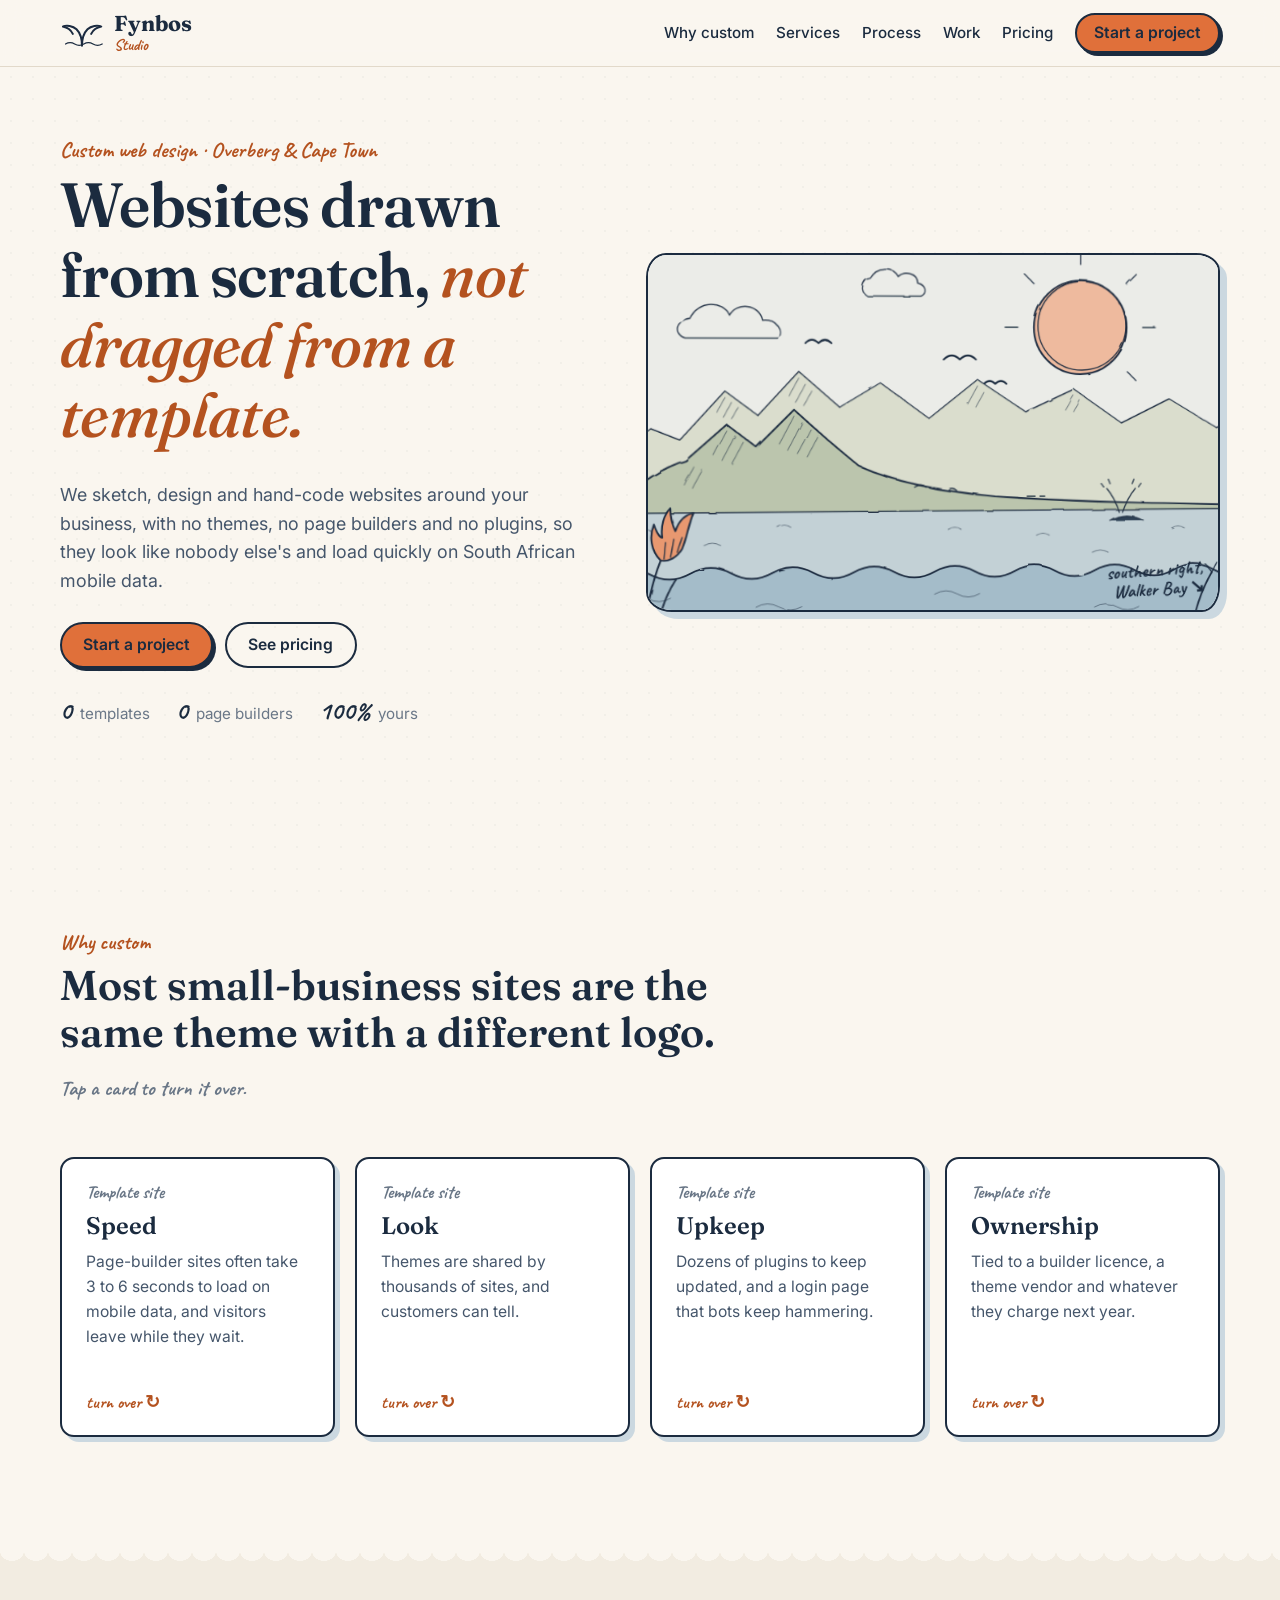
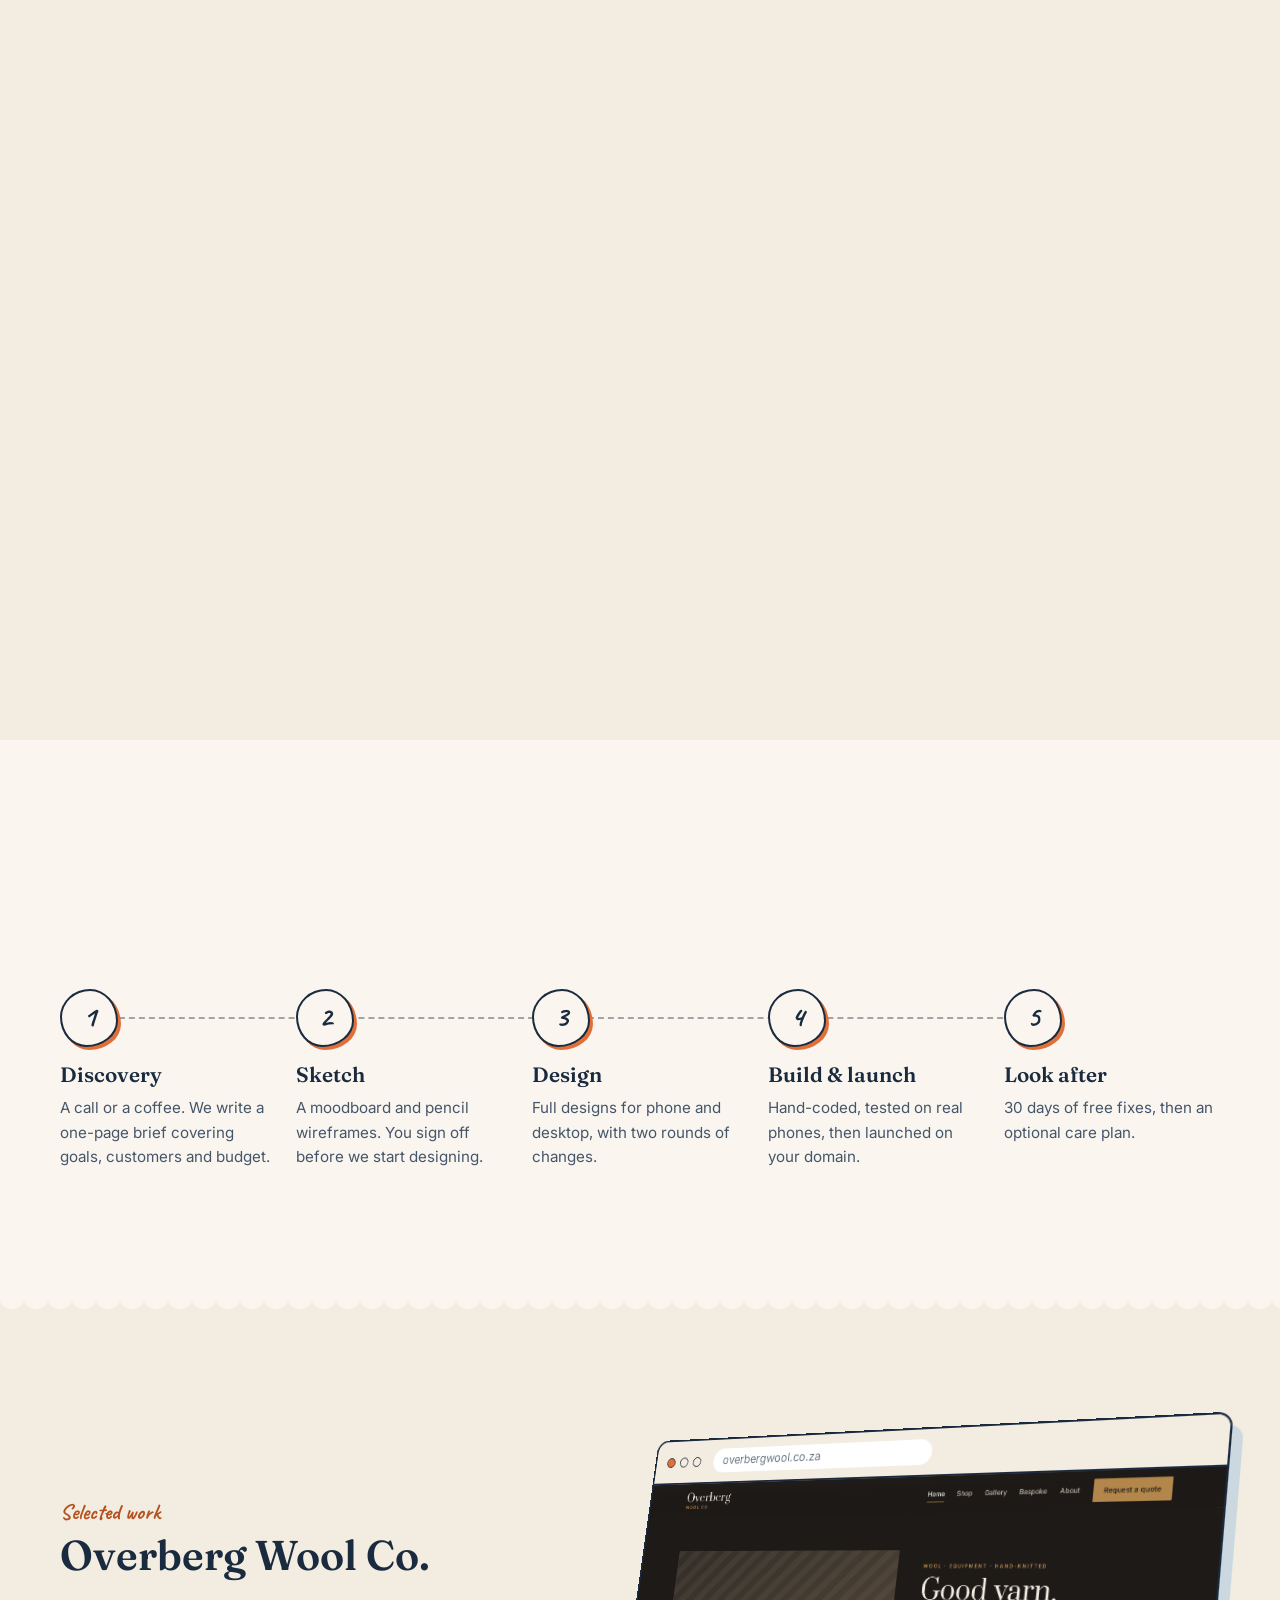
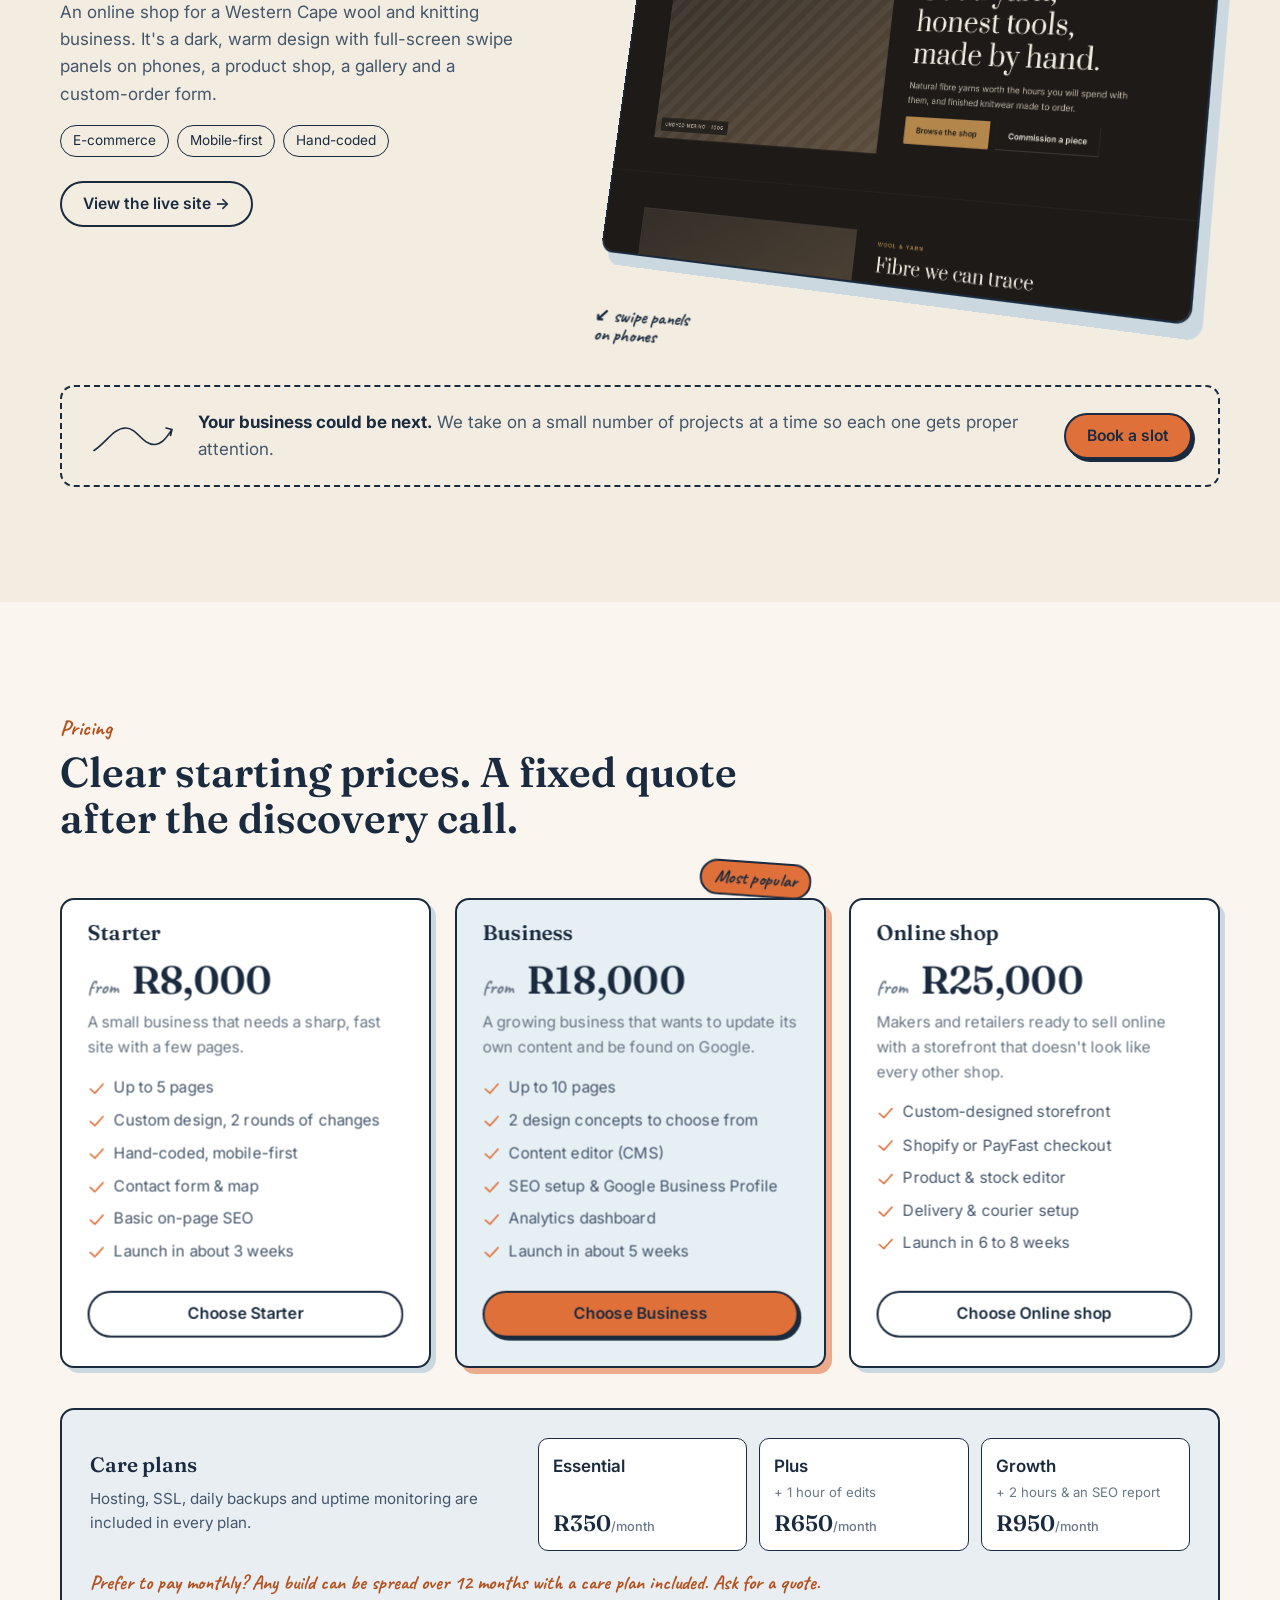
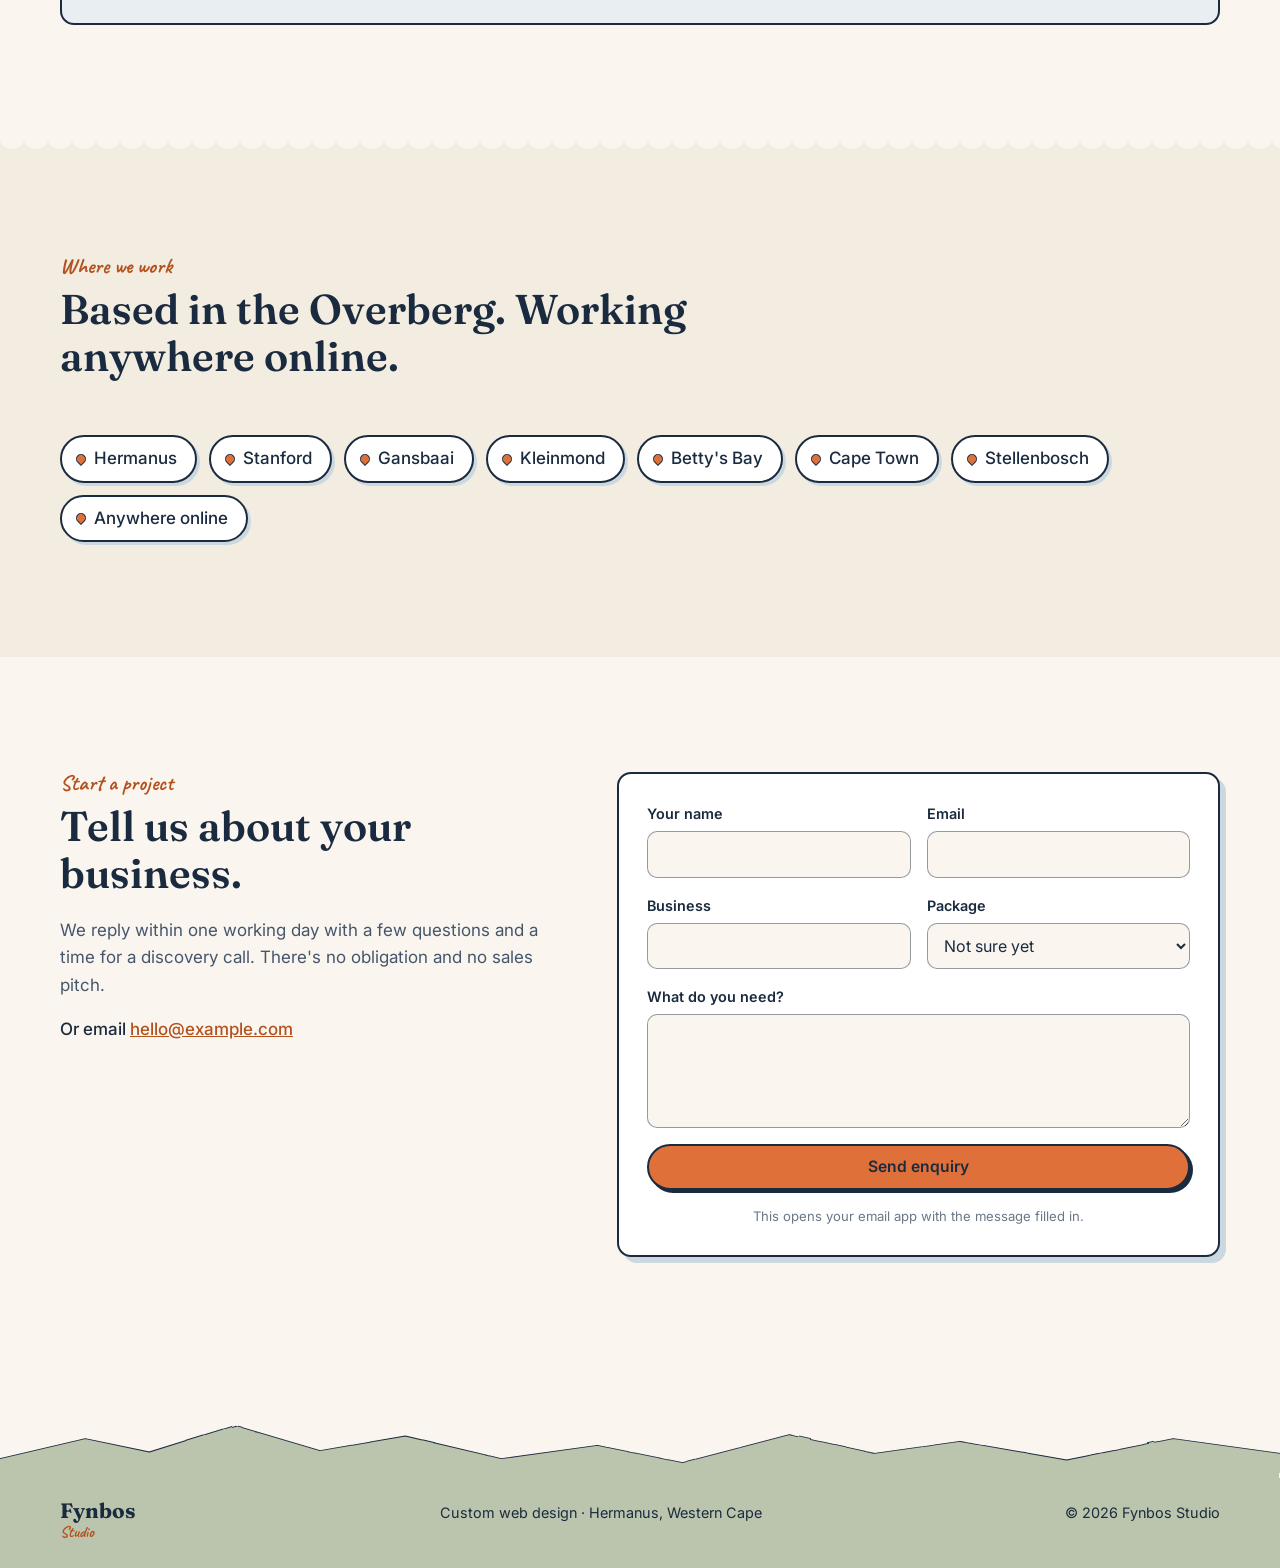
==== agency/index.html @ 4439e7f2 "Add Fynbos Studio agency site with hand-drawn 3D scenes One-page site for a custom web design busine" ====
<!doctype html>
<html lang="en-ZA">
<head>
<meta charset="utf-8">
<meta name="viewport" content="width=device-width, initial-scale=1, viewport-fit=cover">
<title>Fynbos Studio — Custom Web Design</title>
<meta name="description" content="Hand-drawn, hand-coded websites for Overberg and Cape Town businesses. No templates, no page builders — designed from a blank page and built to load fast.">
<meta name="theme-color" content="#FAF6EF">
<meta name="color-scheme" content="light">
<meta name="format-detection" content="telephone=no">
<link rel="preconnect" href="https://fonts.googleapis.com">
<link rel="preconnect" href="https://fonts.gstatic.com" crossorigin>
<link href="https://fonts.googleapis.com/css2?family=Caveat:wght@500;700&family=Fraunces:opsz,wght@9..144,500;9..144,700&family=Inter:wght@400;500;600&display=swap" rel="stylesheet">
<link rel="stylesheet" href="assets/css/studio.css">
<script>document.documentElement.classList.add('js');</script>
</head>
<body>

<!-- Shared sketch filter: a little turbulence makes every ruled line
     wobble like pen on paper. Referenced by the scene and icons. -->
<svg width="0" height="0" style="position:absolute" aria-hidden="true" focusable="false">
  <defs>
    <filter id="rough" x="-5%" y="-5%" width="110%" height="110%">
      <feTurbulence type="fractalNoise" baseFrequency="0.035" numOctaves="2" seed="7"/>
      <feDisplacementMap in="SourceGraphic" scale="2.6"/>
    </filter>
  </defs>
</svg>

<a class="skip" href="#main">Skip to content</a>

<header class="site-header">
  <div class="wrap header-row">
    <a class="brand" href="#top" aria-label="Fynbos Studio, home">
      <svg class="brand-mark" viewBox="0 0 48 32" aria-hidden="true">
        <g filter="url(#rough)" class="ink">
          <path d="M24 30 C24 22 22 16 18 12 C14 8 7 7 3 9 C8 10 12 13 14 17 M24 30 C24 22 26 16 30 12 C34 8 41 7 45 9 C40 10 36 13 34 17"/>
          <path d="M6 28 q5 -3 10 0 t10 0 t10 0 t10 0" class="ink-thin"/>
        </g>
      </svg>
      <span>Fynbos<small>Studio</small></span>
    </a>
    <button class="nav-toggle" aria-label="Menu" aria-expanded="false" aria-controls="nav">
      <span></span><span></span><span></span>
    </button>
    <nav class="nav" id="nav">
      <a href="#why">Why custom</a>
      <a href="#services">Services</a>
      <a href="#process">Process</a>
      <a href="#work">Work</a>
      <a href="#pricing">Pricing</a>
      <a href="#contact" class="btn btn-primary">Start a project</a>
    </nav>
  </div>
</header>

<main id="main">

<!-- HERO ============================================================
     A pop-up book: seven flat sketches stacked at different depths.
     The stack tilts with the pointer (or sways on its own on touch
     screens), so the mountains, sea and whale separate in real 3D. -->
<section class="hero" id="top">
  <div class="wrap hero-grid">
    <div class="hero-copy">
      <p class="eyebrow">Custom web design · Overberg &amp; Cape Town</p>
      <h1>Websites drawn from scratch, <em>not dragged from a template.</em></h1>
      <p class="lede">We sketch, design and hand-code websites around your business, with no themes, no page builders and no plugins, so they look like nobody else's and load quickly on South African mobile data.</p>
      <div class="actions">
        <a href="#contact" class="btn btn-primary">Start a project</a>
        <a href="#pricing" class="btn btn-ghost">See pricing</a>
      </div>
      <ul class="hero-facts" aria-label="What you get">
        <li><strong>0</strong> templates</li>
        <li><strong>0</strong> page builders</li>
        <li><strong>100%</strong> yours</li>
      </ul>
    </div>

    <div class="scene" data-scene role="img" aria-label="Hand-drawn sketch of the Overberg mountains above Walker Bay, with a southern right whale breaching">
      <div class="scene-inner" data-scene-inner>

        <!-- sky: sun, clouds, gulls -->
        <div class="layer" style="--z:-160">
          <svg viewBox="0 0 800 500" aria-hidden="true">
            <rect x="-100" y="-100" width="1000" height="700" class="f-sky"/>
            <g filter="url(#rough)">
              <circle cx="590" cy="130" r="58" class="f-sun fade" style="--d:.9s"/>
              <circle cx="590" cy="130" r="58" class="ink draw" pathLength="1" style="--d:.2s"/>
              <circle cx="592" cy="128" r="55" class="ink-thin draw" pathLength="1" style="--d:.4s"/>
              <path class="ink-thin draw" pathLength="1" style="--d:.6s" d="M590 52 v-16 M648 76 l12 -12 M668 130 h16 M532 76 l-12 -12 M512 130 h-16 M648 184 l12 12"/>
              <path class="ink-thin draw" pathLength="1" style="--d:.5s" d="M110 120 c10 -22 40 -22 48 -4 c8 -16 36 -14 40 6 c16 -2 26 12 18 22 h-112 c-14 -4 -12 -22 6 -24 z"/>
              <path class="ink-thin draw" pathLength="1" style="--d:.7s" d="M330 70 c8 -14 28 -14 34 -2 c8 -8 24 -4 24 8 c10 2 12 12 4 16 h-66 c-10 -6 -6 -20 4 -22 z"/>
            </g>
            <g class="gulls">
              <path class="ink gull" d="M420 170 q10 -10 20 0 q10 -10 20 0"/>
              <path class="ink gull g2" d="M470 200 q7 -7 14 0 q7 -7 14 0"/>
              <path class="ink gull g3" d="M250 150 q8 -8 16 0 q8 -8 16 0"/>
            </g>
          </svg>
        </div>

        <!-- far range -->
        <div class="layer" style="--z:-110">
          <svg viewBox="0 0 800 500" aria-hidden="true">
            <g filter="url(#rough)">
              <path class="f-hill-far fade" style="--d:1s" d="M0 300 L60 252 L95 266 L150 206 L190 236 L240 182 L290 226 L340 196 L400 240 L460 192 L520 232 L580 204 L640 246 L700 216 L760 252 L800 238 L800 620 L0 620 Z"/>
              <path class="ink-thin draw" pathLength="1" style="--d:.3s" d="M0 300 L60 252 L95 266 L150 206 L190 236 L240 182 L290 226 L340 196 L400 240 L460 192 L520 232 L580 204 L640 246 L700 216 L760 252 L800 238"/>
              <path class="ink-hatch draw" pathLength="1" style="--d:1.1s" d="M150 214 l-10 18 M158 220 l-10 18 M166 226 l-8 14 M240 190 l-12 22 M248 198 l-12 22 M256 206 l-10 18 M460 200 l-12 22 M468 208 l-10 18 M580 212 l-10 18 M588 218 l-8 14"/>
            </g>
          </svg>
        </div>

        <!-- near range: the Hermanus mountains, falling to the bay -->
        <div class="layer" style="--z:-60">
          <svg viewBox="0 0 800 500" aria-hidden="true">
            <g filter="url(#rough)">
              <path class="f-hill-near fade" style="--d:1.2s" d="M0 350 C30 330 60 300 100 288 L150 244 L186 272 L232 226 L274 264 L312 296 C360 318 420 328 480 334 C600 342 700 344 800 346 L800 620 L0 620 Z"/>
              <path class="ink draw" pathLength="1" style="--d:.5s" d="M0 350 C30 330 60 300 100 288 L150 244 L186 272 L232 226 L274 264 L312 296 C360 318 420 328 480 334 C600 342 700 344 800 346"/>
              <path class="ink-hatch draw" pathLength="1" style="--d:1.3s" d="M150 252 l-16 30 M160 258 l-16 30 M170 266 l-14 26 M232 234 l-18 34 M242 242 l-18 34 M252 250 l-16 30 M262 258 l-14 26 M110 296 l-12 22 M120 300 l-12 22"/>
              <path class="ink-thin draw" pathLength="1" style="--d:1.5s" d="M380 322 c6 -4 10 -4 14 0 M420 326 c4 -3 8 -3 12 0 M520 334 h10 m6 0 h6"/>
            </g>
          </svg>
        </div>

        <!-- the bay, with a distant whale blowing its V-shaped spout -->
        <div class="layer" style="--z:-20">
          <svg viewBox="0 0 800 500" aria-hidden="true">
            <g filter="url(#rough)">
              <path class="f-sea fade" style="--d:1.3s" d="M-100 350 L900 348 L900 620 L-100 620 Z"/>
              <path class="ink-thin draw" pathLength="1" style="--d:.8s" d="M0 350 L800 348"/>
              <path class="ink-hatch draw" pathLength="1" style="--d:1.5s" d="M40 372 q8 -5 16 0 M120 390 q10 -6 20 0 M530 380 q8 -5 16 0 M700 372 q8 -5 16 0 M600 402 q10 -6 20 0 M210 368 q8 -5 16 0 M420 372 q8 -5 16 0"/>
              <path class="f-whale" d="M622 362 q20 -12 42 0 z"/>
              <path class="ink-thin" d="M622 362 q20 -12 42 0"/>
            </g>
            <g class="spout">
              <path class="ink-thin" d="M634 352 q-6 -18 -16 -30 M638 352 q6 -18 16 -30"/>
              <path class="ink-dots" d="M614 320 l-3 -4 M622 316 l-2 -5 M650 316 l2 -5 M658 320 l3 -4"/>
            </g>
          </svg>
        </div>

        <!-- the breaching whale: an HTML layer so it can turn in true 3D -->
        <div class="layer" style="--z:10">
          <div class="whale-wrap">
            <svg class="whale" viewBox="0 0 200 100" aria-hidden="true">
              <g filter="url(#rough)">
                <path class="f-whale" d="M8 58 C18 40 45 30 80 30 C115 30 140 40 160 50 C170 55 178 57 186 54 L196 38 C199 44 195 50 190 55 C196 60 199 66 197 72 L186 60 C170 64 140 72 100 74 C60 76 25 72 8 58 Z"/>
                <path class="ink" d="M8 58 C18 40 45 30 80 30 C115 30 140 40 160 50 C170 55 178 57 186 54 L196 38 C199 44 195 50 190 55 C196 60 199 66 197 72 L186 60 C170 64 140 72 100 74 C60 76 25 72 8 58 Z"/>
                <path class="ink-pale" d="M10 60 C25 50 45 48 60 56"/>
                <path class="f-whale ink-pale" d="M80 68 C82 82 92 90 100 88 C96 80 92 72 90 68"/>
                <circle class="f-paper" cx="15" cy="51" r="2.6"/>
                <circle class="f-paper" cx="22" cy="45" r="2.2"/>
                <circle class="f-paper" cx="30" cy="41" r="1.8"/>
                <circle class="f-paper" cx="38" cy="47" r="1.6"/>
                <circle class="f-paper-dot" cx="58" cy="60" r="1.8"/>
                <path class="ink-pale" d="M60 70 l4 -6 M70 72 l4 -6 M80 73 l4 -6 M120 70 l4 -6 M130 68 l4 -6 M140 65 l4 -6"/>
              </g>
            </svg>
          </div>
          <svg class="splash splash-a" viewBox="0 0 120 60" aria-hidden="true">
            <path class="ink" d="M20 58 C22 40 30 26 36 16 M44 58 C44 36 50 18 58 6 M70 58 C70 38 76 24 86 14 M96 58 C94 44 98 34 104 26"/>
            <path class="ink-dots" d="M30 10 l-2 -4 M62 2 l0 -2 M90 8 l3 -4 M108 20 l4 -2 M14 30 l-4 -2"/>
          </svg>
          <svg class="splash splash-b" viewBox="0 0 120 60" aria-hidden="true">
            <path class="ink" d="M20 58 C22 40 30 26 36 16 M44 58 C44 36 50 18 58 6 M70 58 C70 38 76 24 86 14 M96 58 C94 44 98 34 104 26"/>
            <path class="ink-dots" d="M30 10 l-2 -4 M62 2 l0 -2 M90 8 l3 -4 M108 20 l4 -2 M14 30 l-4 -2"/>
          </svg>
        </div>

        <!-- front swell: solid, so it hides the whale when it dives -->
        <div class="layer" style="--z:40">
          <svg viewBox="0 0 800 500" aria-hidden="true">
            <g filter="url(#rough)">
              <path class="f-sea-front" d="M-100 420 q25 -14 50 0 t50 0 q25 -14 50 0 t50 0 t50 0 t50 0 t50 0 t50 0 t50 0 t50 0 t50 0 t50 0 t50 0 t50 0 t50 0 t50 0 t50 0 t50 0 t50 0 L900 640 L-100 640 Z"/>
              <path class="ink draw" pathLength="1" style="--d:1s" d="M0 420 q25 -14 50 0 t50 0 t50 0 t50 0 t50 0 t50 0 t50 0 t50 0 t50 0 t50 0 t50 0 t50 0 t50 0 t50 0 t50 0 t50 0"/>
              <path class="ink-hatch draw" pathLength="1" style="--d:1.6s" d="M20 450 q14 -8 28 0 t28 0 M180 462 q14 -8 28 0 t28 0 M400 448 q14 -8 28 0 t28 0 M600 466 q14 -8 28 0 t28 0"/>
            </g>
          </svg>
        </div>

        <!-- foreground fynbos: proteas and restios, closest to you -->
        <div class="layer" style="--z:80">
          <svg viewBox="0 0 800 500" aria-hidden="true">
            <g filter="url(#rough)">
              <path class="ink draw" pathLength="1" style="--d:1.2s" d="M40 500 C44 460 50 430 62 400 M56 500 C58 470 66 446 80 424 M26 500 C24 470 20 450 12 430 M720 500 C724 468 732 444 746 420 M740 500 C744 474 756 456 772 440 M760 500 C760 480 764 466 776 452"/>
              <g class="protea">
                <path class="f-accent fade" style="--d:1.8s" d="M62 400 C50 388 48 370 54 356 C58 368 62 372 64 372 C62 358 66 344 74 336 C74 350 78 360 80 364 C84 352 92 344 102 342 C96 356 94 372 88 386 C82 396 72 402 62 400 Z"/>
                <path class="ink draw" pathLength="1" style="--d:1.4s" d="M62 400 C50 388 48 370 54 356 C58 368 62 372 64 372 C62 358 66 344 74 336 C74 350 78 360 80 364 C84 352 92 344 102 342 C96 356 94 372 88 386 C82 396 72 402 62 400 Z"/>
                <path class="ink-thin draw" pathLength="1" style="--d:1.6s" d="M66 398 L68 378 M74 396 L78 374 M82 390 L88 372"/>
              </g>
              <path class="ink-thin draw" pathLength="1" style="--d:1.7s" d="M746 420 l-8 -10 M746 420 l6 -12 M772 440 l-4 -12 M772 440 l8 -8 M776 452 l6 -10"/>
            </g>
          </svg>
        </div>

      </div>
      <p class="scene-note" aria-hidden="true">southern right,<br>Walker Bay ↘</p>
    </div>
  </div>
</section>

<!-- WHY CUSTOM ======================================================
     Flip cards: the template problem on the front, our answer on
     the back. Tap or press Enter to turn one over. -->
<section class="section" id="why">
  <div class="wrap">
    <header class="section-head reveal">
      <p class="eyebrow">Why custom</p>
      <h2>Most small-business sites are the same theme with a different logo.</h2>
      <p class="section-lede">Tap a card to turn it over.</p>
    </header>
    <div class="flip-grid">
      <button class="flip reveal" type="button" aria-pressed="false">
        <span class="flip-inner">
          <span class="face front">
            <span class="face-label">Template site</span>
            <span class="face-title">Speed</span>
            <span class="face-body">Page-builder sites often take 3 to 6 seconds to load on mobile data, and visitors leave while they wait.</span>
            <span class="face-turn">turn over ↻</span>
          </span>
          <span class="face back">
            <span class="face-label">Fynbos Studio</span>
            <span class="face-title">About a second</span>
            <span class="face-body">Hand-coded pages carry only what they need. Customers use less data and are less likely to give up.</span>
          </span>
        </span>
      </button>
      <button class="flip reveal" type="button" aria-pressed="false">
        <span class="flip-inner">
          <span class="face front">
            <span class="face-label">Template site</span>
            <span class="face-title">Look</span>
            <span class="face-body">Themes are shared by thousands of sites, and customers can tell.</span>
            <span class="face-turn">turn over ↻</span>
          </span>
          <span class="face back">
            <span class="face-label">Fynbos Studio</span>
            <span class="face-title">Drawn for you</span>
            <span class="face-body">Every site starts as pencil sketches on a blank page and is designed around your brand, your customers and your part of the world.</span>
          </span>
        </span>
      </button>
      <button class="flip reveal" type="button" aria-pressed="false">
        <span class="flip-inner">
          <span class="face front">
            <span class="face-label">Template site</span>
            <span class="face-title">Upkeep</span>
            <span class="face-body">Dozens of plugins to keep updated, and a login page that bots keep hammering.</span>
            <span class="face-turn">turn over ↻</span>
          </span>
          <span class="face back">
            <span class="face-label">Fynbos Studio</span>
            <span class="face-title">Nothing to patch</span>
            <span class="face-body">There are no plugins and no database to break into. The site is served as static files, so there's almost nothing to maintain.</span>
          </span>
        </span>
      </button>
      <button class="flip reveal" type="button" aria-pressed="false">
        <span class="flip-inner">
          <span class="face front">
            <span class="face-label">Template site</span>
            <span class="face-title">Ownership</span>
            <span class="face-body">Tied to a builder licence, a theme vendor and whatever they charge next year.</span>
            <span class="face-turn">turn over ↻</span>
          </span>
          <span class="face back">
            <span class="face-label">Fynbos Studio</span>
            <span class="face-title">Yours outright</span>
            <span class="face-body">You own clean, readable code with no licences, and you can host it anywhere.</span>
          </span>
        </span>
      </button>
    </div>
  </div>
</section>

<!-- SERVICES ======================================================== -->
<section class="section section-alt" id="services">
  <div class="wrap">
    <header class="section-head reveal">
      <p class="eyebrow">Services</p>
      <h2>From pencil sketch to live site, and looked after once it's live.</h2>
    </header>
    <div class="card-grid">
      <article class="card tilt reveal" data-tilt>
        <svg class="icon" viewBox="0 0 64 64" aria-hidden="true">
          <g filter="url(#rough)">
            <path class="f-accent-soft" d="M14 50 L44 20 L50 26 L20 56 L12 58 Z"/>
            <path class="ink draw" pathLength="1" d="M14 50 L44 20 L50 26 L20 56 L12 58 Z M40 24 l6 6 M14 50 l6 6"/>
            <path class="ink-thin draw" pathLength="1" d="M6 10 h30 M6 16 h22 M6 22 h14"/>
          </g>
        </svg>
        <h3>Custom design</h3>
        <p>Sketches and wireframes first, then a full design built around your brand. You approve every page before any code is written.</p>
        <ul class="ticks">
          <li>Moodboard &amp; wireframes</li>
          <li>Logo refresh on request</li>
          <li>Two rounds of changes</li>
        </ul>
      </article>
      <article class="card tilt reveal" data-tilt>
        <svg class="icon" viewBox="0 0 64 64" aria-hidden="true">
          <g filter="url(#rough)">
            <rect class="f-sea-soft" x="8" y="12" width="48" height="38" rx="3"/>
            <path class="ink draw" pathLength="1" d="M11 12 h42 a3 3 0 0 1 3 3 v32 a3 3 0 0 1 -3 3 h-42 a3 3 0 0 1 -3 -3 v-32 a3 3 0 0 1 3 -3 z M8 20 h48"/>
            <path class="ink draw" pathLength="1" d="M24 30 l-6 6 l6 6 M40 30 l6 6 l-6 6 M34 28 l-4 16"/>
          </g>
        </svg>
        <h3>Hand-coded build</h3>
        <p>Clean HTML, CSS and a little JavaScript. We build for phones first and add a simple editor so you can change text and photos yourself.</p>
        <ul class="ticks">
          <li>Mobile-first &amp; accessible</li>
          <li>Content editor (CMS)</li>
          <li>Online shops via Shopify or PayFast</li>
        </ul>
      </article>
      <article class="card tilt reveal" data-tilt>
        <svg class="icon" viewBox="0 0 64 64" aria-hidden="true">
          <g filter="url(#rough)">
            <path class="f-hill-soft" d="M26 56 L30 22 L38 22 L42 56 Z"/>
            <path class="ink draw" pathLength="1" d="M26 56 L30 22 L38 22 L42 56 Z M28 22 h12 v-6 h-12 z M30 16 q4 -7 8 0 M28.5 34 h11 M27.5 44 h13"/>
            <path class="accent-stroke draw" pathLength="1" d="M44 16 l12 -5 M44 19 l12 5"/>
            <path class="ink-thin draw" pathLength="1" d="M6 60 q6 -4 12 0 t12 0 t12 0 t12 0 t12 0"/>
          </g>
        </svg>
        <h3>Care &amp; hosting</h3>
        <p>Fast South African hosting, backups, monitoring and small edits each month, so you have one person to call when something needs changing.</p>
        <ul class="ticks">
          <li>Hosting, SSL &amp; backups</li>
          <li>Google Business Profile</li>
          <li>Monthly edit hours</li>
        </ul>
      </article>
    </div>
  </div>
</section>

<!-- PROCESS ========================================================= -->
<section class="section" id="process">
  <div class="wrap">
    <header class="section-head reveal">
      <p class="eyebrow">Process</p>
      <h2>Five steps, and you see every one.</h2>
    </header>
    <ol class="steps">
      <li class="step reveal"><span class="step-num">1</span><h3>Discovery</h3><p>A call or a coffee. We write a one-page brief covering goals, customers and budget.</p></li>
      <li class="step reveal"><span class="step-num">2</span><h3>Sketch</h3><p>A moodboard and pencil wireframes. You sign off before we start designing.</p></li>
      <li class="step reveal"><span class="step-num">3</span><h3>Design</h3><p>Full designs for phone and desktop, with two rounds of changes.</p></li>
      <li class="step reveal"><span class="step-num">4</span><h3>Build &amp; launch</h3><p>Hand-coded, tested on real phones, then launched on your domain.</p></li>
      <li class="step reveal"><span class="step-num">5</span><h3>Look after</h3><p>30 days of free fixes, then an optional care plan.</p></li>
    </ol>
  </div>
</section>

<!-- WORK ============================================================
     A live preview of the first project, framed in a browser window
     that swings flat as you scroll to it. -->
<section class="section section-alt" id="work">
  <div class="wrap work-grid">
    <div class="work-copy reveal">
      <p class="eyebrow">Selected work</p>
      <h2>Overberg Wool Co.</h2>
      <p>An online shop for a Western Cape wool and knitting business. It's a dark, warm design with full-screen swipe panels on phones, a product shop, a gallery and a custom-order form.</p>
      <ul class="tags">
        <li>E-commerce</li><li>Mobile-first</li><li>Hand-coded</li>
      </ul>
      <a class="btn btn-ghost" href="../public/index.html">View the live site →</a>
    </div>
    <div class="browser-stage" data-swing>
      <div class="browser">
        <div class="browser-bar"><i></i><i></i><i></i><span>overbergwool.co.za</span></div>
        <div class="browser-view" data-fit>
          <iframe src="../public/index.html" title="Preview of the Overberg Wool Co. website" loading="lazy" tabindex="-1" aria-hidden="true"></iframe>
        </div>
      </div>
      <p class="scene-note note-work" aria-hidden="true">↙ swipe panels<br>on phones</p>
    </div>
  </div>
  <div class="wrap">
    <div class="next-slot reveal">
      <svg viewBox="0 0 120 60" aria-hidden="true"><g filter="url(#rough)"><path class="ink draw" pathLength="1" d="M8 50 C24 40 34 20 50 20 C66 20 72 42 88 42 C100 42 106 30 112 22 M104 20 l8 2 l-2 8"/></g></svg>
      <p><strong>Your business could be next.</strong> We take on a small number of projects at a time so each one gets proper attention.</p>
      <a href="#contact" class="btn btn-primary">Book a slot</a>
    </div>
  </div>
</section>

<!-- PRICING ========================================================= -->
<section class="section" id="pricing">
  <div class="wrap">
    <header class="section-head reveal">
      <p class="eyebrow">Pricing</p>
      <h2>Clear starting prices. A fixed quote after the discovery call.</h2>
    </header>
    <div class="price-grid">
      <article class="price tilt reveal" data-tilt>
        <h3>Starter</h3>
        <p class="amount"><small>from</small> R8,000</p>
        <p class="price-for">A small business that needs a sharp, fast site with a few pages.</p>
        <ul class="ticks">
          <li>Up to 5 pages</li>
          <li>Custom design, 2 rounds of changes</li>
          <li>Hand-coded, mobile-first</li>
          <li>Contact form &amp; map</li>
          <li>Basic on-page SEO</li>
          <li>Launch in about 3 weeks</li>
        </ul>
        <a href="#contact" class="btn btn-ghost" data-plan="Starter">Choose Starter</a>
      </article>
      <article class="price price-featured tilt reveal" data-tilt>
        <p class="badge">Most popular</p>
        <h3>Business</h3>
        <p class="amount"><small>from</small> R18,000</p>
        <p class="price-for">A growing business that wants to update its own content and be found on Google.</p>
        <ul class="ticks">
          <li>Up to 10 pages</li>
          <li>2 design concepts to choose from</li>
          <li>Content editor (CMS)</li>
          <li>SEO setup &amp; Google Business Profile</li>
          <li>Analytics dashboard</li>
          <li>Launch in about 5 weeks</li>
        </ul>
        <a href="#contact" class="btn btn-primary" data-plan="Business">Choose Business</a>
      </article>
      <article class="price tilt reveal" data-tilt>
        <h3>Online shop</h3>
        <p class="amount"><small>from</small> R25,000</p>
        <p class="price-for">Makers and retailers ready to sell online with a storefront that doesn't look like every other shop.</p>
        <ul class="ticks">
          <li>Custom-designed storefront</li>
          <li>Shopify or PayFast checkout</li>
          <li>Product &amp; stock editor</li>
          <li>Delivery &amp; courier setup</li>
          <li>Launch in 6 to 8 weeks</li>
        </ul>
        <a href="#contact" class="btn btn-ghost" data-plan="Online shop">Choose Online shop</a>
      </article>
    </div>

    <div class="care reveal">
      <div>
        <h3>Care plans</h3>
        <p>Hosting, SSL, daily backups and uptime monitoring are included in every plan.</p>
      </div>
      <ul class="care-list">
        <li><span>Essential</span><strong>R350<small>/month</small></strong></li>
        <li><span>Plus</span><em>+ 1 hour of edits</em><strong>R650<small>/month</small></strong></li>
        <li><span>Growth</span><em>+ 2 hours &amp; an SEO report</em><strong>R950<small>/month</small></strong></li>
      </ul>
      <p class="care-note">Prefer to pay monthly? Any build can be spread over 12 months with a care plan included. Ask for a quote.</p>
    </div>
  </div>
</section>

<!-- AREAS =========================================================== -->
<section class="section section-alt areas">
  <div class="wrap">
    <header class="section-head reveal">
      <p class="eyebrow">Where we work</p>
      <h2>Based in the Overberg. Working anywhere online.</h2>
    </header>
    <ul class="area-list reveal">
      <li>Hermanus</li><li>Stanford</li><li>Gansbaai</li><li>Kleinmond</li><li>Betty's Bay</li><li>Cape Town</li><li>Stellenbosch</li><li>Anywhere online</li>
    </ul>
  </div>
</section>

<!-- CONTACT ========================================================= -->
<section class="section" id="contact">
  <div class="wrap contact-grid">
    <div class="reveal">
      <p class="eyebrow">Start a project</p>
      <h2>Tell us about your business.</h2>
      <p>We reply within one working day with a few questions and a time for a discovery call. There's no obligation and no sales pitch.</p>
      <p class="contact-direct">Or email <a href="mailto:hello@example.com">hello@example.com</a></p>
    </div>
    <form class="form reveal" data-contact>
      <label>Your name<input name="name" autocomplete="name" required></label>
      <label>Email<input name="email" type="email" autocomplete="email" required></label>
      <label>Business<input name="business" autocomplete="organization"></label>
      <label>Package
        <select name="plan">
          <option>Not sure yet</option>
          <option>Starter</option>
          <option>Business</option>
          <option>Online shop</option>
        </select>
      </label>
      <label class="full">What do you need?<textarea name="message" rows="4" required></textarea></label>
      <button class="btn btn-primary full" type="submit">Send enquiry</button>
      <p class="form-note full">This opens your email app with the message filled in.</p>
    </form>
  </div>
</section>

</main>

<footer class="site-footer">
  <svg class="footer-hills" viewBox="0 0 1200 120" preserveAspectRatio="none" aria-hidden="true">
    <g filter="url(#rough)">
      <path class="f-hill-near" d="M0 120 L0 70 L80 40 L140 60 L220 20 L300 58 L380 36 L470 70 L560 50 L640 76 L740 34 L820 62 L900 44 L1000 72 L1100 40 L1200 62 L1200 120 Z"/>
      <path class="ink-thin" d="M0 70 L80 40 L140 60 L220 20 L300 58 L380 36 L470 70 L560 50 L640 76 L740 34 L820 62 L900 44 L1000 72 L1100 40 L1200 62"/>
    </g>
  </svg>
  <div class="footer-body">
    <div class="wrap footer-row">
      <p class="brand-foot">Fynbos<small>Studio</small></p>
      <p>Custom web design · Hermanus, Western Cape</p>
      <p>© <span data-year>2026</span> Fynbos Studio</p>
    </div>
  </div>
</footer>

<script src="assets/js/studio.js" defer></script>
</body>
</html>
---- agency/assets/css/studio.css ----
/* ===============================================================
   Fynbos Studio — agency stylesheet
   Direction: SKETCHBOOK COAST

   A field sketchbook from Hermanus: cream paper, navy ink line
   drawings with watercolour washes, and one sunset-orange accent.
   Deliberately light-only. Every drawing takes its colours from the
   tokens below, so a palette change is one edit.

   Motion is 3D but dependency-free: CSS perspective + a small
   script. All of it switches off under prefers-reduced-motion.
   =============================================================== */

:root {
  color-scheme: light;      /* light only, by design: an airy sketchbook, never a dark site */
  --paper:     #FAF6EF;   /* page */
  --paper-2:   #FFFFFF;   /* cards */
  --paper-3:   #F2ECE1;   /* alternate sections */
  --wash:      #E6EFF4;   /* pale sea wash for highlighted blocks */
  --ink:       #1B2B3F;   /* sketch lines + headings */
  --ink-soft:  #45566B;   /* body copy */
  --ink-quiet: #6A7787;   /* captions */
  --sea:       #7FA3B8;   /* watercolour blue */
  --hill:      #A9B79A;   /* fynbos sage */
  --accent:    #E0703A;   /* sunset orange: buttons, sun */
  --accent-tx: #B4521F;   /* orange that passes contrast as text */
  --on-accent: #1B2B3F;
  --rule:      #E2D9CA;
  --shadow:    #CBD8E0;   /* soft sea-blue offset shadow, like a watercolour bleed */
  --whale:     color-mix(in srgb, #1B2B3F 80%, #7FA3B8);

  --display: 'Fraunces', Georgia, 'Times New Roman', serif;
  --sans:    'Inter', -apple-system, BlinkMacSystemFont, 'Segoe UI', Roboto, Helvetica, Arial, sans-serif;
  --hand:    'Caveat', 'Comic Sans MS', cursive;

  --wrap: 1160px;
  --radius: 14px;
}

/* ---------- base ------------------------------------------------ */

*, *::before, *::after { box-sizing: border-box; }
html { scroll-behavior: smooth; -webkit-text-size-adjust: 100%; scroll-padding-top: 76px; }
body {
  margin: 0;
  background: var(--paper);
  color: var(--ink-soft);
  font: 400 17px/1.6 var(--sans);
  overflow-x: clip;
}
/* faint paper grain */
body::before {
  content: ""; position: fixed; inset: 0; pointer-events: none; z-index: 0;
  background-image: radial-gradient(color-mix(in srgb, var(--ink) 7%, transparent) 1px, transparent 1px);
  background-size: 22px 22px;
  opacity: .5;
}
main, .site-header, .site-footer { position: relative; z-index: 1; }

h1, h2, h3 { font-family: var(--display); color: var(--ink); line-height: 1.12; margin: 0 0 .5em; font-weight: 600; }
h1 { font-size: clamp(2.2rem, 5.2vw, 3.9rem); letter-spacing: -.01em; }
h2 { font-size: clamp(1.7rem, 3.4vw, 2.6rem); }
h3 { font-size: 1.3rem; }
p { margin: 0 0 1em; }
a { color: var(--accent-tx); }
img, svg { display: block; max-width: 100%; }

.wrap { width: min(var(--wrap), 100% - 32px); margin-inline: auto; }

.skip { position: absolute; left: -999px; top: 8px; z-index: 50; background: var(--ink); color: var(--paper); padding: 8px 14px; border-radius: 8px; }
.skip:focus { left: 16px; }

:focus-visible { outline: 3px solid var(--accent); outline-offset: 3px; border-radius: 6px; }

.eyebrow {
  font: 700 1.35rem/1 var(--hand);
  color: var(--accent-tx);
  margin-bottom: .6rem;
}

/* ---------- sketch strokes & washes ----------------------------- */

.ink, .ink-thin, .ink-hatch, .ink-pale, .ink-dots, .accent-stroke {
  fill: none; stroke-linecap: round; stroke-linejoin: round;
}
.ink        { stroke: var(--ink); stroke-width: 2.2; }
.ink-thin   { stroke: var(--ink); stroke-width: 1.4; }
.ink-hatch  { stroke: var(--ink); stroke-width: 1.1; opacity: .55; }
.ink-pale   { stroke: var(--ink); stroke-width: 1.2; opacity: .5; }
.ink-dots   { stroke: var(--ink); stroke-width: 2; opacity: .7; }
.accent-stroke { stroke: var(--accent); stroke-width: 2.4; }

.f-sky        { fill: color-mix(in srgb, var(--sea) 12%, var(--paper)); }
.f-sun        { fill: color-mix(in srgb, var(--accent) 45%, var(--paper)); }
.f-hill-far   { fill: color-mix(in srgb, var(--hill) 40%, var(--paper)); }
.f-hill-near  { fill: color-mix(in srgb, var(--hill) 78%, var(--paper)); }
.f-sea        { fill: color-mix(in srgb, var(--sea) 45%, var(--paper)); }
.f-sea-front  { fill: color-mix(in srgb, var(--sea) 70%, var(--paper)); }
.f-whale      { fill: var(--whale); }
.f-paper      { fill: #F2EBDD; stroke: var(--ink); stroke-width: .8; }
.f-paper-dot  { fill: #F2EBDD; }   /* callosities are pale on a real right whale, in any light */
.f-accent     { fill: color-mix(in srgb, var(--accent) 70%, var(--paper)); }
.f-accent-soft{ fill: color-mix(in srgb, var(--accent) 35%, var(--paper-2)); }
.f-sea-soft   { fill: color-mix(in srgb, var(--sea) 30%, var(--paper-2)); }
.f-hill-soft  { fill: color-mix(in srgb, var(--hill) 45%, var(--paper-2)); }

/* pen draws itself in; washes soak in after */
.js .draw { stroke-dasharray: 1; stroke-dashoffset: 1; }
.js .fade { opacity: 0; }
.js .hero .draw, .js .is-in .draw { animation: draw 1.8s cubic-bezier(.6,.1,.3,1) var(--d, .1s) forwards; }
.js .hero .fade, .js .is-in .fade { animation: fade 1.2s ease var(--d, .3s) forwards; }
@keyframes draw { to { stroke-dashoffset: 0; } }
@keyframes fade { to { opacity: 1; } }

/* ---------- buttons -------------------------------------------- */

.btn {
  display: inline-flex; align-items: center; justify-content: center; gap: .4em;
  padding: .8em 1.35em; border-radius: 999px;
  font: 600 .98rem/1.1 var(--sans); text-decoration: none; cursor: pointer;
  border: 2px solid var(--ink);
  transition: transform .2s ease, box-shadow .2s ease, background .2s;
}
.btn-primary { background: var(--accent); color: var(--on-accent); box-shadow: 3px 3px 0 var(--ink); }
.btn-primary:hover { transform: translate(-2px, -2px); box-shadow: 5px 5px 0 var(--ink); }
.btn-primary:active { transform: translate(1px, 1px); box-shadow: 1px 1px 0 var(--ink); }
.btn-ghost { background: transparent; color: var(--ink); }
.btn-ghost:hover { background: color-mix(in srgb, var(--ink) 8%, transparent); }

/* ---------- header --------------------------------------------- */

.site-header {
  position: sticky; top: 0; z-index: 20;
  background: color-mix(in srgb, var(--paper) 88%, transparent);
  backdrop-filter: blur(10px); -webkit-backdrop-filter: blur(10px);
  border-bottom: 1px solid var(--rule);
}
.header-row { display: flex; align-items: center; justify-content: space-between; min-height: 66px; gap: 16px; }
.brand { display: flex; align-items: center; gap: 10px; text-decoration: none; color: var(--ink); font: 700 1.35rem/1 var(--display); }
.brand small, .brand-foot small { display: block; font: 700 1rem/1 var(--hand); color: var(--accent-tx); margin-top: 2px; }
.brand-mark { width: 44px; height: 30px; }

.nav { display: flex; align-items: center; gap: 22px; }
.nav a:not(.btn) { color: var(--ink); text-decoration: none; font-weight: 500; font-size: .95rem; position: relative; }
.nav a:not(.btn)::after {
  content: ""; position: absolute; left: 0; right: 0; bottom: -4px; height: 2px;
  background: var(--accent); transform: scaleX(0); transform-origin: left; transition: transform .25s;
  border-radius: 2px;
}
.nav a:not(.btn):hover::after { transform: scaleX(1); }
.nav .btn { padding: .6em 1.1em; }


.nav-toggle { display: none; background: none; border: 0; width: 44px; height: 44px; padding: 10px; cursor: pointer; }
.nav-toggle span { display: block; height: 2px; background: var(--ink); margin: 5px 0; border-radius: 2px; transition: transform .25s, opacity .25s; }
.nav-toggle[aria-expanded="true"] span:nth-child(1) { transform: translateY(7px) rotate(45deg); }
.nav-toggle[aria-expanded="true"] span:nth-child(2) { opacity: 0; }
.nav-toggle[aria-expanded="true"] span:nth-child(3) { transform: translateY(-7px) rotate(-45deg); }

@media (max-width: 900px) {
  .nav-toggle { display: block; }
  .nav {
    position: absolute; top: 100%; left: 0; right: 0;
    flex-direction: column; align-items: stretch; gap: 0;
    background: var(--paper); border-bottom: 2px solid var(--ink);
    padding: 8px 16px 20px;
    transform-origin: top; transform: perspective(800px) rotateX(-90deg); opacity: 0; visibility: hidden;
    transition: transform .35s cubic-bezier(.3,1.4,.5,1), opacity .2s, visibility .35s;
  }
  .nav.open { transform: none; opacity: 1; visibility: visible; }
  .nav a:not(.btn) { padding: 14px 0; border-bottom: 1px dashed var(--rule); font-size: 1.05rem; }
  .nav .btn { margin-top: 6px; }
}

/* ---------- hero & the pop-up scene ----------------------------- */

.hero { padding: clamp(32px, 6vw, 72px) 0 clamp(48px, 7vw, 96px); }
.hero-grid { display: grid; grid-template-columns: 1fr 1.1fr; gap: clamp(28px, 5vw, 64px); align-items: center; }
.hero h1 em { font-style: italic; color: var(--accent-tx); font-weight: 500; }
.lede { font-size: 1.12rem; max-width: 34em; }
.actions { display: flex; flex-wrap: wrap; gap: 12px; margin: 26px 0 30px; }
.hero-facts { list-style: none; display: flex; flex-wrap: wrap; gap: 10px 26px; padding: 0; margin: 0; color: var(--ink-quiet); font-size: .95rem; }
.hero-facts strong { font: 700 1.6rem/1 var(--hand); color: var(--ink); margin-right: 4px; }

.scene {
  --rx: 0deg; --ry: 0deg;
  position: relative;
  aspect-ratio: 8 / 5;
  perspective: 900px;
  perspective-origin: 50% 40%;
  border: 2.5px solid var(--ink);
  border-radius: 20px 24px 18px 26px / 24px 18px 26px 20px;   /* slightly uneven, like a hand-cut card */
  box-shadow: 7px 7px 0 var(--shadow);
  overflow: hidden;
  background: var(--paper-2);
}
.scene-inner {
  position: absolute; inset: 0;
  transform-style: preserve-3d;
  transform: rotateX(var(--rx)) rotateY(var(--ry));
  will-change: transform;
}
/* Layers are oversized by the same % on every side, so they keep the
   8:5 ratio and SVG coordinates line up with HTML percentages. The
   scale cancels out the perspective shrink/grow so they line up at rest. */
.layer {
  position: absolute; inset: -7%;
  transform-style: preserve-3d;
  transform: translateZ(calc(var(--z) * 1px)) scale(calc(1 - var(--z) / 900));
}
.layer > svg { position: absolute; inset: 0; width: 100%; height: 100%; overflow: visible; }  /* fills run past the frame so tilting never shows an edge */

.gull { animation: glide 6s ease-in-out infinite; transform-box: fill-box; }
.gull.g2 { animation-duration: 7.5s; animation-delay: -2s; }
.gull.g3 { animation-duration: 8.5s; animation-delay: -4s; }
@keyframes glide {
  0%, 100% { transform: translate(0, 0) scaleY(1); }
  25%      { transform: translate(10px, -6px) scaleY(.6); }
  50%      { transform: translate(22px, 2px) scaleY(1); }
  75%      { transform: translate(12px, 6px) scaleY(.7); }
}

.spout { transform-box: fill-box; transform-origin: 50% 100%; animation: blow 5s ease-out infinite; }
@keyframes blow {
  0%, 55%  { transform: scaleY(0); opacity: 0; }
  62%      { transform: scaleY(1); opacity: 1; }
  85%      { transform: scaleY(1.15); opacity: 0; }
  100%     { transform: scaleY(0); opacity: 0; }
}

/* The breach. Head-first to the left: rises nose-up, twists in 3D
   at the top, falls back and rests underwater behind the front swell. */
.whale-wrap {
  position: absolute; left: 40%; top: 58%; width: 32%;
  transform-style: preserve-3d;
  transform: translate(10%, 115%) rotate(40deg) rotateY(0deg);
  animation: breach 11s cubic-bezier(.45,.05,.55,.95) 1.2s infinite;
}
.whale { width: 100%; height: auto; overflow: visible; }
@keyframes breach {
  0%        { transform: translate(10%, 115%)  rotate(40deg)  rotateY(0deg); }
  12%       { transform: translate(0%, 12%)    rotate(30deg)  rotateY(0deg); }
  22%       { transform: translate(-14%, -38%) rotate(8deg)   rotateY(28deg); }
  32%       { transform: translate(-28%, -8%)  rotate(-22deg) rotateY(52deg); }
  42%, 100% { transform: translate(-42%, 120%) rotate(-42deg) rotateY(70deg); }
}

.splash { position: absolute; width: 14%; top: 71%; opacity: 0; transform-origin: 50% 100%; }
.splash-a { left: 46%; animation: splash-a 11s ease-out 1.2s infinite; }
.splash-b { left: 30%; animation: splash-b 11s ease-out 1.2s infinite; }
@keyframes splash-a {
  0%, 6%    { opacity: 0; transform: scaleY(.2); }
  11%       { opacity: 1; transform: scaleY(1); }
  20%, 100% { opacity: 0; transform: scaleY(1.2) translateY(-6%); }
}
@keyframes splash-b {
  0%, 36%   { opacity: 0; transform: scaleY(.2); }
  41%       { opacity: 1; transform: scaleY(1.1); }
  52%, 100% { opacity: 0; transform: scaleY(1.3) translateY(-6%); }
}

.scene-note {
  position: absolute; right: 14px; bottom: 10px; margin: 0;
  font: 700 1.15rem/1.05 var(--hand); color: var(--ink); text-align: right;
  transform: rotate(-4deg);
  pointer-events: none;
}

@media (max-width: 900px) {
  .hero-grid { grid-template-columns: 1fr; }
  .scene { order: -1; }
}

/* ---------- sections ------------------------------------------- */

.section { padding: clamp(64px, 9vw, 120px) 0; position: relative; }
.section-alt { background: var(--paper-3); }
.section-alt::before {   /* torn sketchbook edge */
  content: ""; position: absolute; left: 0; right: 0; top: -1px; height: 14px;
  background: var(--paper);
  -webkit-mask: radial-gradient(12px 10px at 50% 0, #000 98%, transparent) 0 0 / 24px 14px repeat-x;
          mask: radial-gradient(12px 10px at 50% 0, #000 98%, transparent) 0 0 / 24px 14px repeat-x;
}
.section-head { max-width: 42em; margin-bottom: clamp(32px, 5vw, 56px); }
.section-lede { color: var(--ink-quiet); font: 700 1.3rem/1.2 var(--hand); }

/* scroll reveal: panels unfold toward you, like a pop-up page */
.js .reveal {
  opacity: 0;
  transform: perspective(900px) rotateX(24deg) translateY(36px);
  transform-origin: 50% 100%;
  transition: opacity .7s ease, transform .9s cubic-bezier(.2,.8,.2,1);
  transition-delay: var(--stagger, 0s);
}
.js .reveal.is-in { opacity: 1; transform: none; }

/* ---------- flip cards ----------------------------------------- */

.flip-grid { display: grid; grid-template-columns: repeat(4, 1fr); gap: 20px; }
.flip {
  background: none; border: 0; padding: 0; margin: 0; cursor: pointer;
  text-align: left; font: inherit; color: inherit;
  perspective: 1000px; min-height: 280px;
}
.flip-inner {
  display: block; position: relative; width: 100%; height: 100%; min-height: 280px;
  transform-style: preserve-3d;
  transition: transform .8s cubic-bezier(.3,1.3,.5,1);
}
.flip[aria-pressed="true"] .flip-inner { transform: rotateY(180deg); }
@media (hover: hover) and (pointer: fine) {
  .flip:hover .flip-inner { transform: rotateY(180deg); }
  .flip[aria-pressed="true"]:hover .flip-inner { transform: rotateY(180deg); }
}
.face {
  position: absolute; inset: 0; display: flex; flex-direction: column; gap: 10px;
  padding: 24px; border-radius: var(--radius);
  border: 2px solid var(--ink);
  backface-visibility: hidden; -webkit-backface-visibility: hidden;
}
.front { background: var(--paper-2); box-shadow: 5px 5px 0 var(--shadow); }
.back  { background: var(--wash); transform: rotateY(180deg); box-shadow: 5px 5px 0 color-mix(in srgb, var(--accent) 55%, var(--paper)); }
.face-label { font: 700 1.15rem/1 var(--hand); color: var(--ink-quiet); }
.back .face-label { color: var(--accent-tx); }
.face-title { font: 600 1.5rem/1.15 var(--display); color: var(--ink); }
.face-body { font-size: .98rem; }
.face-turn { margin-top: auto; font: 700 1.1rem/1 var(--hand); color: var(--accent-tx); }

@media (max-width: 1000px) { .flip-grid { grid-template-columns: repeat(2, 1fr); } }
@media (max-width: 560px)  { .flip-grid { grid-template-columns: 1fr; } .flip, .flip-inner { min-height: 220px; } }

/* ---------- cards with pointer tilt ----------------------------- */

.card-grid { display: grid; grid-template-columns: repeat(3, 1fr); gap: 24px; }
.card, .price {
  --tx: 0deg; --ty: 0deg; --gx: 50%; --gy: 50%;
  position: relative;
  background: var(--paper-2);
  border: 2px solid var(--ink);
  border-radius: var(--radius);
  padding: 28px;
  box-shadow: 5px 5px 0 var(--shadow);
}
.tilt { transform-style: preserve-3d; }
.tilt, .js .tilt.reveal.is-in { transform: perspective(900px) rotateX(var(--tx)) rotateY(var(--ty)); }
.js .tilt.reveal.tilt-live { transition: transform .15s ease-out, opacity .7s ease; }   /* snappy once it has unfolded */
.tilt::after {   /* soft glare that follows the pointer */
  content: ""; position: absolute; inset: 0; border-radius: inherit; pointer-events: none;
  background: radial-gradient(circle at var(--gx) var(--gy), color-mix(in srgb, #fff 22%, transparent), transparent 55%);
  opacity: 0; transition: opacity .3s;
}
.tilt:hover::after { opacity: 1; }
.tilt > * { transform: translateZ(14px); }
.icon { width: 64px; height: 64px; margin-bottom: 14px; }
.card p { font-size: .98rem; }

.ticks { list-style: none; padding: 0; margin: 0; display: grid; gap: 8px; font-size: .95rem; }
.ticks li { padding-left: 26px; position: relative; }
.ticks li::before {
  content: ""; position: absolute; left: 2px; top: .45em; width: 14px; height: 8px;
  border-left: 2.5px solid var(--accent); border-bottom: 2.5px solid var(--accent);
  transform: rotate(-48deg); border-radius: 1px;
}

@media (max-width: 900px) { .card-grid { grid-template-columns: 1fr; } }

/* ---------- process -------------------------------------------- */

.steps { list-style: none; padding: 0; margin: 0; display: grid; grid-template-columns: repeat(5, 1fr); gap: 20px; position: relative; }
.steps::before {   /* dashed pencil path linking the steps */
  content: ""; position: absolute; left: 29px; right: calc(20% - 45px); top: 28px; border-top: 2.5px dashed color-mix(in srgb, var(--ink) 40%, transparent);
}
.step { position: relative; }
.step-num {
  display: grid; place-items: center; width: 58px; height: 58px; margin-bottom: 16px;
  background: var(--paper); border: 2.5px solid var(--ink);
  border-radius: 52% 48% 55% 45% / 48% 55% 45% 52%;
  font: 700 1.8rem/1 var(--hand); color: var(--ink);
  position: relative; z-index: 1;
  box-shadow: 3px 3px 0 var(--accent);
}
.step p { font-size: .95rem; }
.steps .step:nth-child(2) { --stagger: .08s; }
.steps .step:nth-child(3) { --stagger: .16s; }
.steps .step:nth-child(4) { --stagger: .24s; }
.steps .step:nth-child(5) { --stagger: .32s; }

@media (max-width: 900px) {
  .steps { grid-template-columns: 1fr; gap: 26px; }
  .steps::before { left: 28px; right: auto; top: 10px; bottom: 10px; border-top: 0; border-left: 2.5px dashed color-mix(in srgb, var(--ink) 40%, transparent); }
  .step { display: grid; grid-template-columns: 58px 1fr; column-gap: 18px; }
  .step-num { grid-row: span 2; margin: 0; }
  .step h3 { margin-top: 12px; }
}

/* ---------- work: 3D browser ----------------------------------- */

.work-grid { display: grid; grid-template-columns: .85fr 1.15fr; gap: clamp(28px, 5vw, 64px); align-items: center; }
.tags { list-style: none; padding: 0; margin: 0 0 24px; display: flex; flex-wrap: wrap; gap: 8px; }
.tags li { border: 1.5px solid var(--ink); border-radius: 999px; padding: 4px 12px; font-size: .85rem; color: var(--ink); }

.browser-stage { --swing: 1; perspective: 1400px; position: relative; padding: 10px 0 44px; }
.browser {
  border: 2.5px solid var(--ink); border-radius: 14px; overflow: hidden;
  background: var(--paper-2);
  box-shadow: 10px 12px 0 var(--shadow);
  transform: rotateY(calc(var(--swing) * -28deg)) rotateX(calc(var(--swing) * 10deg)) rotateZ(calc(var(--swing) * 2deg));
  transform-origin: 30% 50%;
  will-change: transform;
}
.browser-bar { display: flex; align-items: center; gap: 6px; padding: 10px 14px; border-bottom: 2px solid var(--ink); background: var(--paper-3); }
.browser-bar i { width: 11px; height: 11px; border-radius: 50%; border: 1.5px solid var(--ink); }
.browser-bar i:first-child { background: var(--accent); }
.browser-bar span { margin-left: 10px; font-size: .8rem; color: var(--ink-quiet); background: var(--paper-2); border-radius: 999px; padding: 3px 12px; flex: 1; max-width: 260px; }
.browser-view { position: relative; aspect-ratio: 16 / 10; overflow: hidden; background: #1d1a17; }
.browser-view iframe {
  position: absolute; top: 0; left: 0; width: 1280px; height: 800px; border: 0;
  transform-origin: 0 0; transform: scale(var(--fit, .5));
  pointer-events: none;
}
.note-work { right: auto; left: 4px; bottom: -34px; transform: rotate(3deg); text-align: left; }

.next-slot {
  display: flex; align-items: center; gap: 20px; flex-wrap: wrap;
  margin-top: clamp(40px, 6vw, 72px); padding: 22px 26px;
  border: 2px dashed var(--ink); border-radius: var(--radius);
}
.next-slot svg { width: 90px; flex: none; }
.next-slot p { margin: 0; flex: 1 1 280px; }
.next-slot strong { color: var(--ink); }

@media (max-width: 900px) { .work-grid { grid-template-columns: 1fr; } }

/* ---------- pricing -------------------------------------------- */

.price-grid { display: grid; grid-template-columns: repeat(3, 1fr); gap: 24px; align-items: stretch; }
.price { display: flex; flex-direction: column; }
.price .ticks { margin-bottom: 26px; }
.price .btn { margin-top: auto; }
.amount { font: 600 2.4rem/1 var(--display); color: var(--ink); margin: 4px 0 12px; }
.amount small { font: 700 1.2rem/1 var(--hand); color: var(--ink-quiet); margin-right: 4px; }
.price-for { font-size: .95rem; color: var(--ink-quiet); min-height: 3.2em; }
.price-featured { background: var(--wash); box-shadow: 6px 6px 0 color-mix(in srgb, var(--accent) 55%, var(--paper)); }
.badge {
  position: absolute; top: -16px; right: 20px; margin: 0;
  background: var(--accent); color: var(--on-accent); border: 2px solid var(--ink);
  font: 700 1.1rem/1 var(--hand); padding: 6px 12px; border-radius: 999px;
  transform: translateZ(40px) rotate(4deg);
}

.care {
  display: grid; grid-template-columns: 1fr 1.6fr; gap: 20px 40px; align-items: center;
  margin-top: 40px; padding: 28px; border-radius: var(--radius);
  background: color-mix(in srgb, var(--sea) 18%, var(--paper-2));
  border: 2px solid var(--ink);
}
.care p { margin: 0; font-size: .95rem; }
.care-list { list-style: none; padding: 0; margin: 0; display: grid; grid-template-columns: repeat(3, 1fr); gap: 12px; }
.care-list li { background: var(--paper-2); border: 1.5px solid var(--ink); border-radius: 10px; padding: 14px; display: flex; flex-direction: column; gap: 2px; }
.care-list span { font-weight: 600; color: var(--ink); }
.care-list em { font-style: normal; font-size: .82rem; color: var(--ink-quiet); }
.care-list strong { font: 600 1.4rem/1.1 var(--display); color: var(--ink); margin-top: auto; padding-top: 6px; }
.care-list strong small { font: 500 .8rem var(--sans); color: var(--ink-quiet); }
.care-note { grid-column: 1 / -1; font: 700 1.25rem/1.2 var(--hand) !important; color: var(--accent-tx); }

@media (max-width: 900px) {
  .price-grid { grid-template-columns: 1fr; gap: 32px; }
  .care { grid-template-columns: 1fr; }
}
@media (max-width: 560px) { .care-list { grid-template-columns: 1fr; } }

/* ---------- areas ---------------------------------------------- */

.area-list { list-style: none; padding: 0; margin: 0; display: flex; flex-wrap: wrap; gap: 12px; }
.area-list li {
  display: inline-flex; align-items: center; gap: 8px;
  border: 2px solid var(--ink); border-radius: 999px; padding: 8px 18px 8px 14px;
  background: var(--paper-2); color: var(--ink); font-weight: 500;
  box-shadow: 3px 3px 0 var(--shadow);
}
.area-list li::before {
  content: ""; width: 10px; height: 10px; border-radius: 50% 50% 50% 0; transform: rotate(-45deg);
  background: var(--accent); border: 1.5px solid var(--ink);
}

/* ---------- contact -------------------------------------------- */

.contact-grid { display: grid; grid-template-columns: .9fr 1.1fr; gap: clamp(28px, 5vw, 64px); align-items: start; }
.contact-direct { font-weight: 500; color: var(--ink); }
.form {
  display: grid; grid-template-columns: 1fr 1fr; gap: 16px;
  padding: 28px; border: 2px solid var(--ink); border-radius: var(--radius);
  background: var(--paper-2); box-shadow: 6px 6px 0 var(--shadow);
}
.form label { display: flex; flex-direction: column; gap: 6px; font-weight: 600; font-size: .9rem; color: var(--ink); }
.form .full { grid-column: 1 / -1; }
.form input, .form select, .form textarea {
  font: 400 1rem/1.4 var(--sans); color: var(--ink);
  background: var(--paper); border: 1.5px solid color-mix(in srgb, var(--ink) 45%, transparent);
  border-radius: 10px; padding: 11px 12px; width: 100%;
}
.form input:focus, .form select:focus, .form textarea:focus { outline: none; border-color: var(--accent); box-shadow: 0 0 0 3px color-mix(in srgb, var(--accent) 30%, transparent); }
.form-note { margin: 0; font-size: .82rem; color: var(--ink-quiet); text-align: center; }

@media (max-width: 900px) { .contact-grid { grid-template-columns: 1fr; } }
@media (max-width: 560px) { .form { grid-template-columns: 1fr; padding: 20px; } }

/* ---------- footer --------------------------------------------- */

.site-footer { margin-top: 40px; }
.footer-hills { width: 100%; height: 80px; }
.footer-body { background: color-mix(in srgb, var(--hill) 78%, var(--paper)); padding: 10px 0 28px; margin-top: -1px; }
.footer-row { display: flex; flex-wrap: wrap; gap: 8px 24px; align-items: baseline; justify-content: space-between; color: var(--ink); font-size: .9rem; }
.footer-row p { margin: 0; }
.brand-foot { font: 700 1.3rem/1 var(--display); }

/* ---------- reduced motion ------------------------------------- */

@media (prefers-reduced-motion: reduce) {
  html { scroll-behavior: auto; }
  *, *::before, *::after { animation: none !important; transition: none !important; }
  .js .draw { stroke-dashoffset: 0; }
  .js .fade, .js .reveal { opacity: 1; transform: none; }
  .whale-wrap { transform: translate(-14%, -20%) rotate(12deg); }  /* frozen mid-breach */
  .splash-a { opacity: 1; transform: none; }
  .spout { opacity: 1; transform: none; }
  .browser { transform: none; }
}
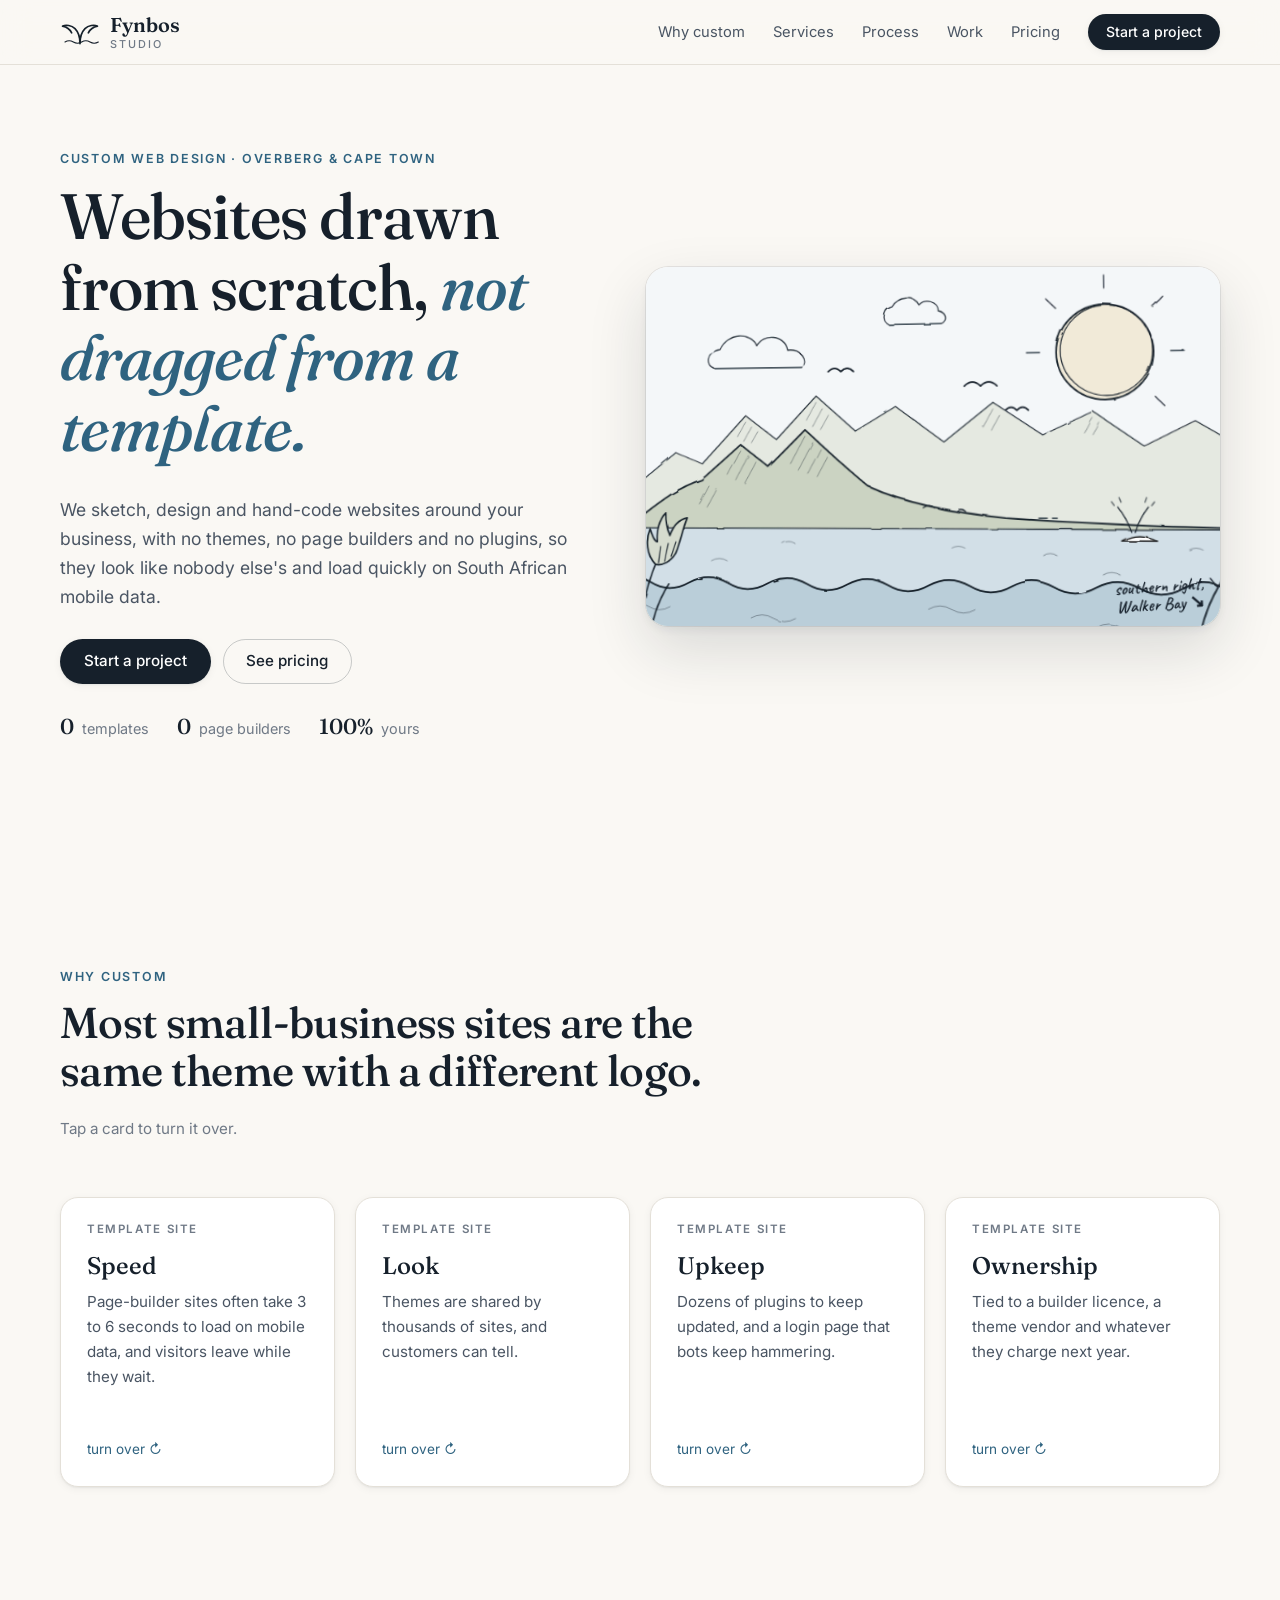
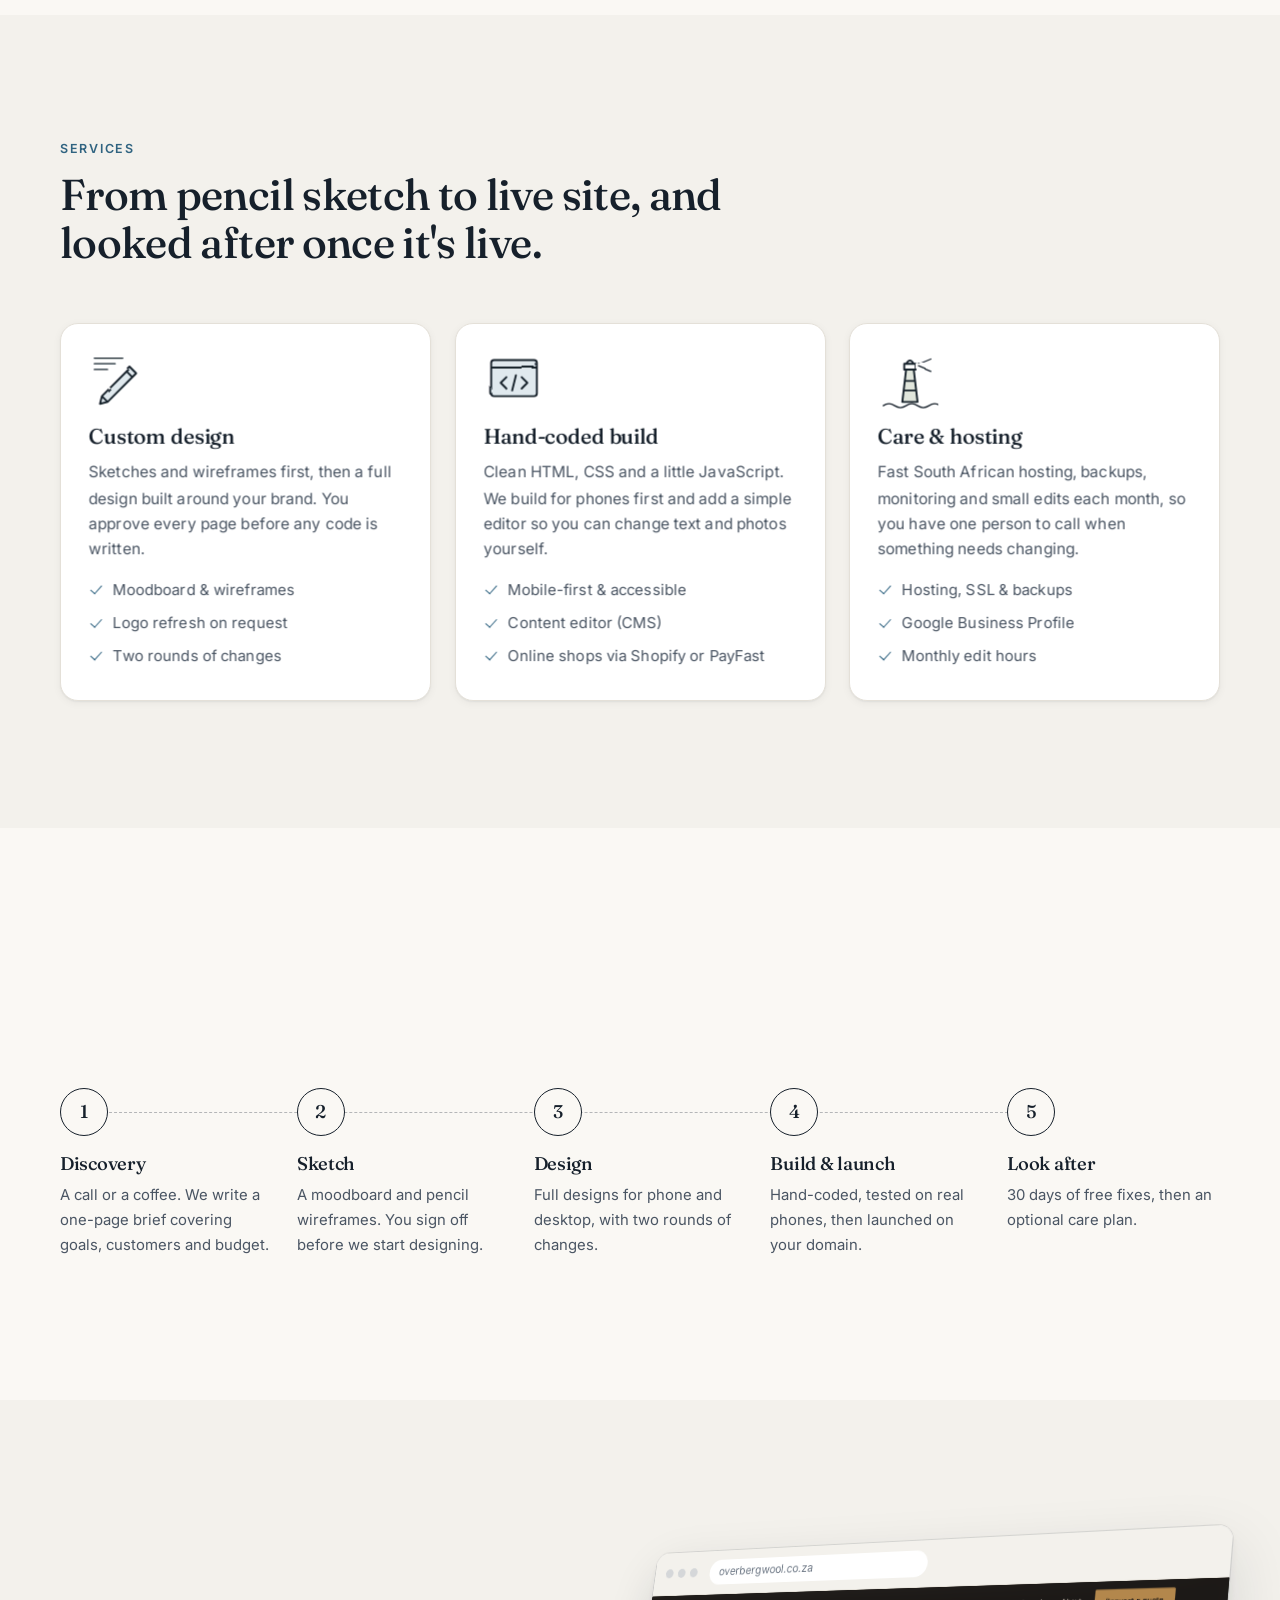
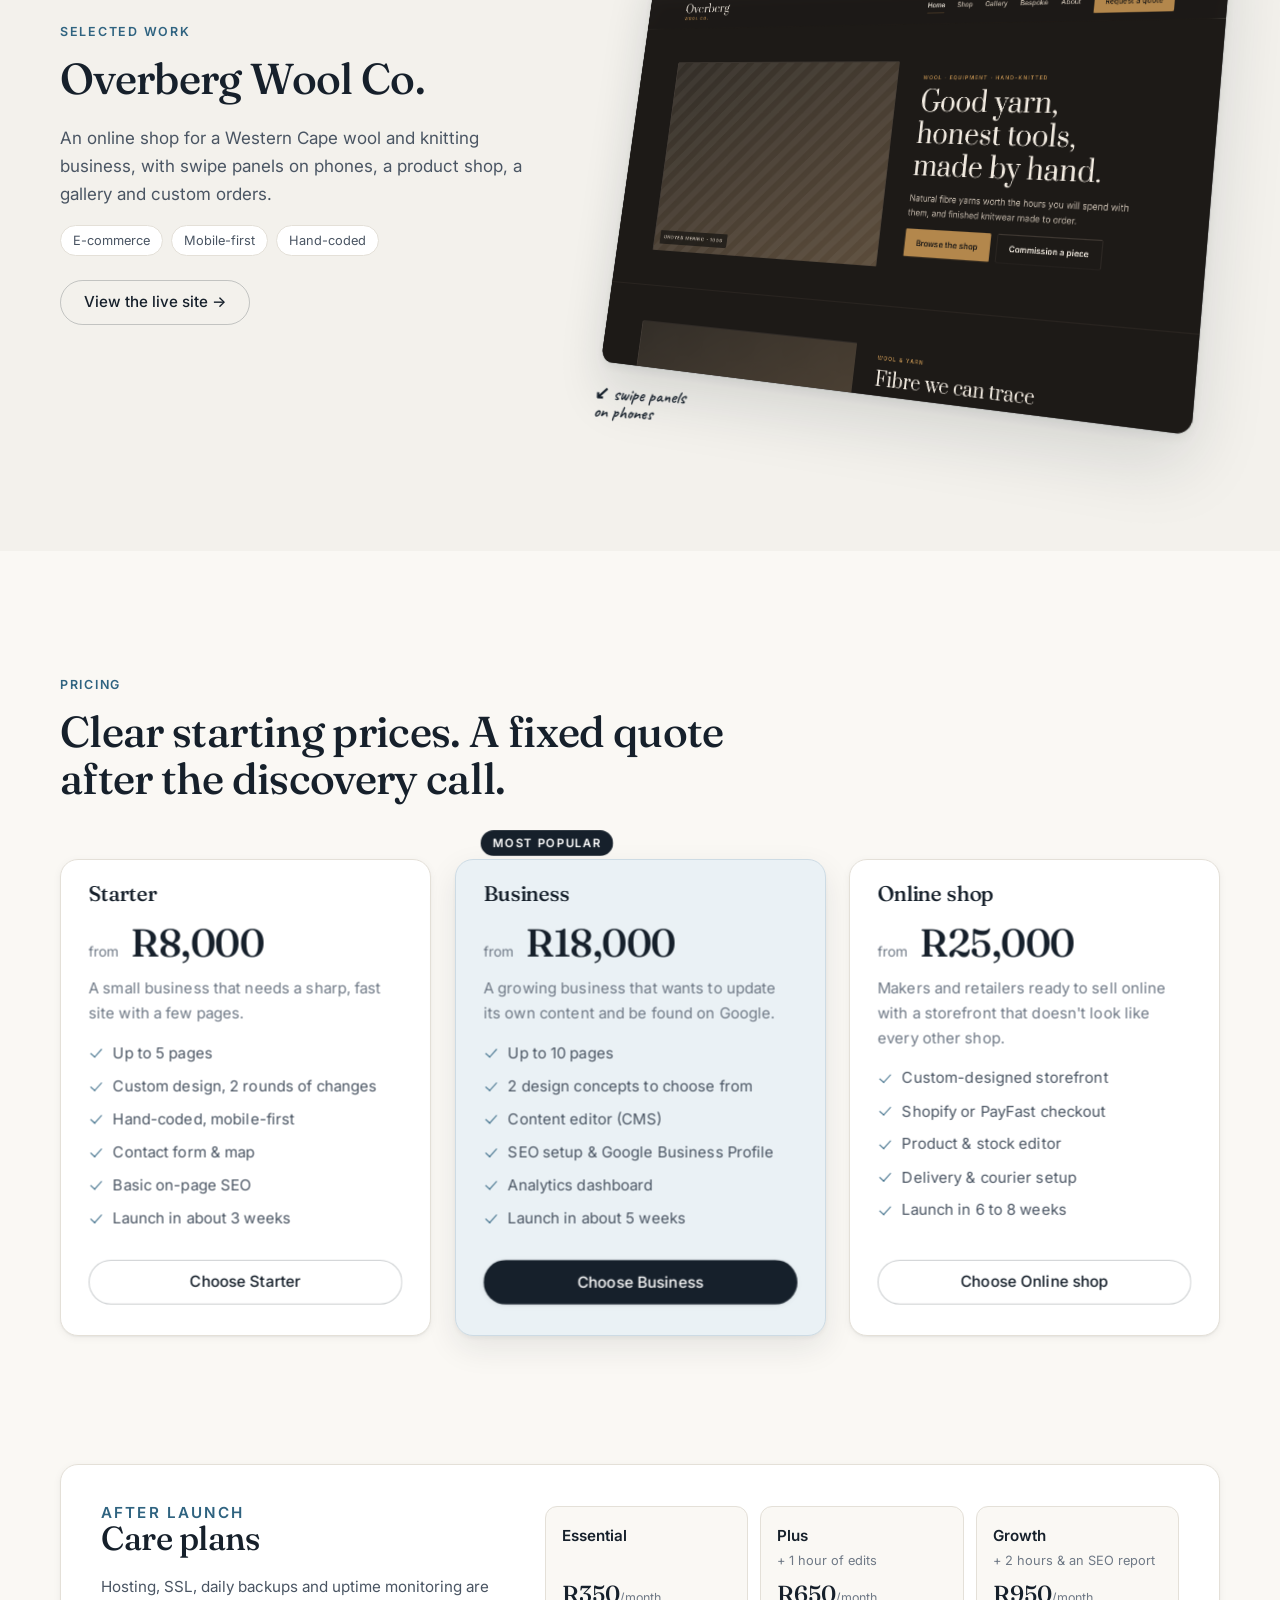
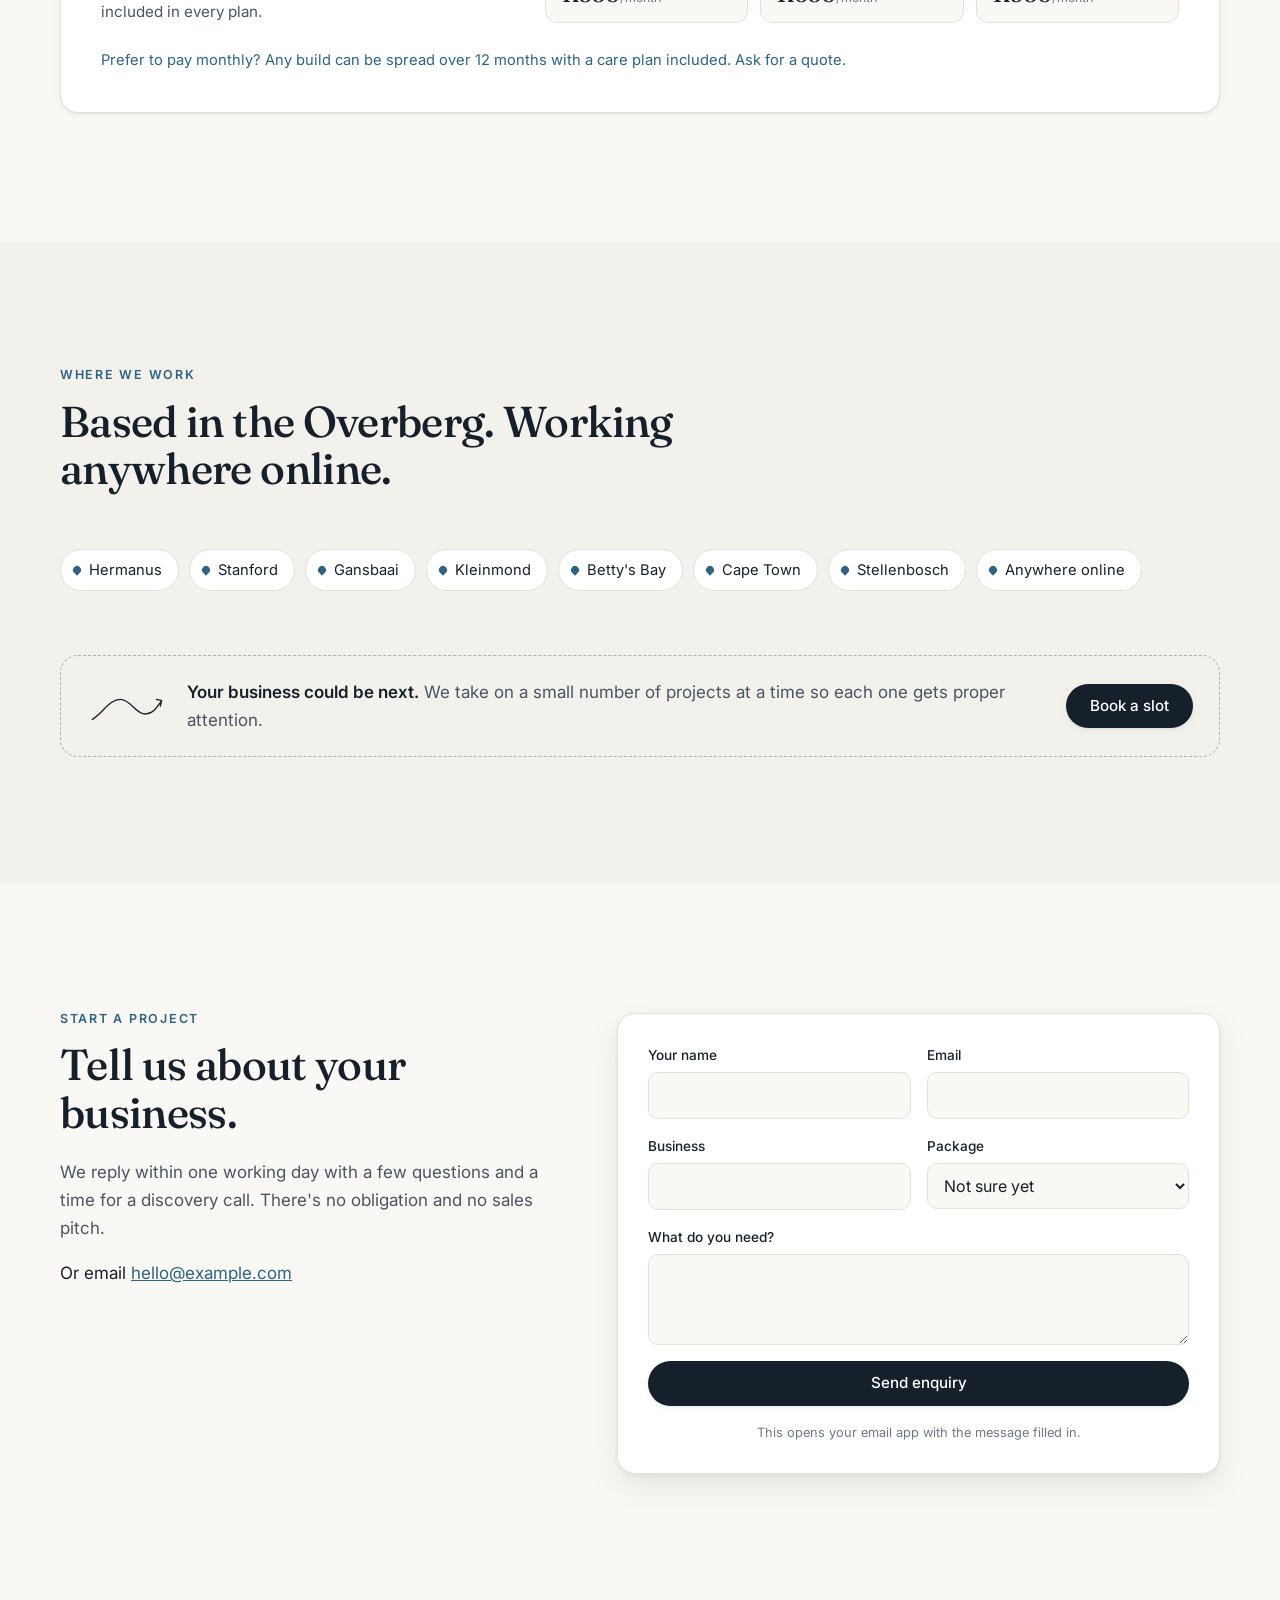
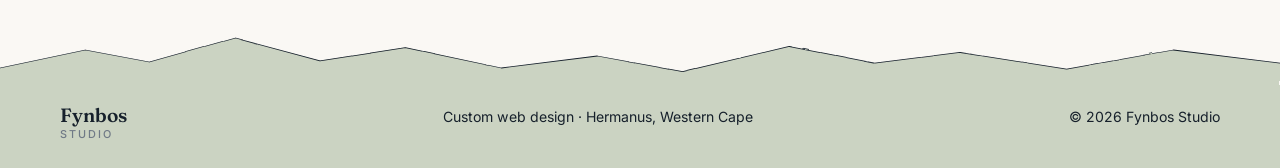
==== commit 9c06058a: "Make agency site sleeker, drop orange, add phone swipe deck - Sleek UI: hairline borders, soft shado" ====
--- a/agency/index.html
+++ b/agency/index.html
@@ -130,8 +130,7 @@
               <path class="f-sea fade" style="--d:1.3s" d="M-100 350 L900 348 L900 620 L-100 620 Z"/>
               <path class="ink-thin draw" pathLength="1" style="--d:.8s" d="M0 350 L800 348"/>
               <path class="ink-hatch draw" pathLength="1" style="--d:1.5s" d="M40 372 q8 -5 16 0 M120 390 q10 -6 20 0 M530 380 q8 -5 16 0 M700 372 q8 -5 16 0 M600 402 q10 -6 20 0 M210 368 q8 -5 16 0 M420 372 q8 -5 16 0"/>
-              <path class="f-whale" d="M622 362 q20 -12 42 0 z"/>
-              <path class="ink-thin" d="M622 362 q20 -12 42 0"/>
+              <path class="whale-body thin" d="M622 362 q20 -12 42 0 z"/>
             </g>
             <g class="spout">
               <path class="ink-thin" d="M634 352 q-6 -18 -16 -30 M638 352 q6 -18 16 -30"/>
@@ -145,16 +144,14 @@
           <div class="whale-wrap">
             <svg class="whale" viewBox="0 0 200 100" aria-hidden="true">
               <g filter="url(#rough)">
-                <path class="f-whale" d="M8 58 C18 40 45 30 80 30 C115 30 140 40 160 50 C170 55 178 57 186 54 L196 38 C199 44 195 50 190 55 C196 60 199 66 197 72 L186 60 C170 64 140 72 100 74 C60 76 25 72 8 58 Z"/>
-                <path class="ink" d="M8 58 C18 40 45 30 80 30 C115 30 140 40 160 50 C170 55 178 57 186 54 L196 38 C199 44 195 50 190 55 C196 60 199 66 197 72 L186 60 C170 64 140 72 100 74 C60 76 25 72 8 58 Z"/>
-                <path class="ink-pale" d="M10 60 C25 50 45 48 60 56"/>
-                <path class="f-whale ink-pale" d="M80 68 C82 82 92 90 100 88 C96 80 92 72 90 68"/>
-                <circle class="f-paper" cx="15" cy="51" r="2.6"/>
-                <circle class="f-paper" cx="22" cy="45" r="2.2"/>
-                <circle class="f-paper" cx="30" cy="41" r="1.8"/>
-                <circle class="f-paper" cx="38" cy="47" r="1.6"/>
-                <circle class="f-paper-dot" cx="58" cy="60" r="1.8"/>
-                <path class="ink-pale" d="M60 70 l4 -6 M70 72 l4 -6 M80 73 l4 -6 M120 70 l4 -6 M130 68 l4 -6 M140 65 l4 -6"/>
+                <path class="whale-body" d="M8 58 C18 40 45 30 80 30 C115 30 140 40 160 50 C170 55 178 57 186 54 L196 38 C199 44 195 50 190 55 C196 60 199 66 197 72 L186 60 C170 64 140 72 100 74 C60 76 25 72 8 58 Z"/>
+                <path class="whale-line faint" d="M11 55 C22 40 48 33 82 33 C114 33 138 42 158 52"/>
+                <path class="whale-line" d="M10 60 C25 50 45 48 60 56 C66 60 70 64 72 70"/>
+                <path class="whale-body" d="M80 68 C82 82 92 90 100 88 C96 80 92 72 90 68"/>
+                <path class="whale-line faint" d="M30 69 C60 75 110 73 150 63 M188 52 L194 43 M189 58 L195 66"/>
+                <path class="whale-hatch" d="M72 34 l-3 7 M82 33 l-3 7 M92 34 l-3 7 M102 35 l-3 7 M112 37 l-3 7 M122 39 l-3 7 M132 42 l-3 7 M142 45 l-3 7 M152 48 l-3 7 M162 52 l-2 6 M88 84 l3 -5 M94 86 l3 -5"/>
+                <path class="whale-line" d="M13 49 c2 -2 5 -1 5 2 c0 2 -3 3 -5 1 z M20 44 c2 -2 4 -1 4 1 c0 2 -3 2 -4 0 z M28 40 c2 -1 4 0 3 2 c-1 2 -3 1 -3 -1 z M36 46 c1 -1 3 0 3 1 c0 2 -2 2 -3 0 z"/>
+                <circle class="whale-eye" cx="58" cy="60" r="1.6"/>
               </g>
             </svg>
           </div>
@@ -185,7 +182,7 @@
             <g filter="url(#rough)">
               <path class="ink draw" pathLength="1" style="--d:1.2s" d="M40 500 C44 460 50 430 62 400 M56 500 C58 470 66 446 80 424 M26 500 C24 470 20 450 12 430 M720 500 C724 468 732 444 746 420 M740 500 C744 474 756 456 772 440 M760 500 C760 480 764 466 776 452"/>
               <g class="protea">
-                <path class="f-accent fade" style="--d:1.8s" d="M62 400 C50 388 48 370 54 356 C58 368 62 372 64 372 C62 358 66 344 74 336 C74 350 78 360 80 364 C84 352 92 344 102 342 C96 356 94 372 88 386 C82 396 72 402 62 400 Z"/>
+                <path class="f-protea fade" style="--d:1.8s" d="M62 400 C50 388 48 370 54 356 C58 368 62 372 64 372 C62 358 66 344 74 336 C74 350 78 360 80 364 C84 352 92 344 102 342 C96 356 94 372 88 386 C82 396 72 402 62 400 Z"/>
                 <path class="ink draw" pathLength="1" style="--d:1.4s" d="M62 400 C50 388 48 370 54 356 C58 368 62 372 64 372 C62 358 66 344 74 336 C74 350 78 360 80 364 C84 352 92 344 102 342 C96 356 94 372 88 386 C82 396 72 402 62 400 Z"/>
                 <path class="ink-thin draw" pathLength="1" style="--d:1.6s" d="M66 398 L68 378 M74 396 L78 374 M82 390 L88 372"/>
               </g>
@@ -210,7 +207,7 @@
       <h2>Most small-business sites are the same theme with a different logo.</h2>
       <p class="section-lede">Tap a card to turn it over.</p>
     </header>
-    <div class="flip-grid">
+    <div class="flip-grid carousel">
       <button class="flip reveal" type="button" aria-pressed="false">
         <span class="flip-inner">
           <span class="face front">
@@ -282,11 +279,11 @@
       <p class="eyebrow">Services</p>
       <h2>From pencil sketch to live site, and looked after once it's live.</h2>
     </header>
-    <div class="card-grid">
+    <div class="card-grid carousel">
       <article class="card tilt reveal" data-tilt>
         <svg class="icon" viewBox="0 0 64 64" aria-hidden="true">
           <g filter="url(#rough)">
-            <path class="f-accent-soft" d="M14 50 L44 20 L50 26 L20 56 L12 58 Z"/>
+            <path class="f-sea-soft" d="M14 50 L44 20 L50 26 L20 56 L12 58 Z"/>
             <path class="ink draw" pathLength="1" d="M14 50 L44 20 L50 26 L20 56 L12 58 Z M40 24 l6 6 M14 50 l6 6"/>
             <path class="ink-thin draw" pathLength="1" d="M6 10 h30 M6 16 h22 M6 22 h14"/>
           </g>
@@ -320,7 +317,7 @@
           <g filter="url(#rough)">
             <path class="f-hill-soft" d="M26 56 L30 22 L38 22 L42 56 Z"/>
             <path class="ink draw" pathLength="1" d="M26 56 L30 22 L38 22 L42 56 Z M28 22 h12 v-6 h-12 z M30 16 q4 -7 8 0 M28.5 34 h11 M27.5 44 h13"/>
-            <path class="accent-stroke draw" pathLength="1" d="M44 16 l12 -5 M44 19 l12 5"/>
+            <path class="ink-thin draw" pathLength="1" d="M44 16 l12 -5 M44 19 l12 5"/>
             <path class="ink-thin draw" pathLength="1" d="M6 60 q6 -4 12 0 t12 0 t12 0 t12 0 t12 0"/>
           </g>
         </svg>
@@ -361,7 +358,7 @@
     <div class="work-copy reveal">
       <p class="eyebrow">Selected work</p>
       <h2>Overberg Wool Co.</h2>
-      <p>An online shop for a Western Cape wool and knitting business. It's a dark, warm design with full-screen swipe panels on phones, a product shop, a gallery and a custom-order form.</p>
+      <p>An online shop for a Western Cape wool and knitting business, with swipe panels on phones, a product shop, a gallery and custom orders.</p>
       <ul class="tags">
         <li>E-commerce</li><li>Mobile-first</li><li>Hand-coded</li>
       </ul>
@@ -375,13 +372,6 @@
         </div>
       </div>
       <p class="scene-note note-work" aria-hidden="true">↙ swipe panels<br>on phones</p>
-    </div>
-  </div>
-  <div class="wrap">
-    <div class="next-slot reveal">
-      <svg viewBox="0 0 120 60" aria-hidden="true"><g filter="url(#rough)"><path class="ink draw" pathLength="1" d="M8 50 C24 40 34 20 50 20 C66 20 72 42 88 42 C100 42 106 30 112 22 M104 20 l8 2 l-2 8"/></g></svg>
-      <p><strong>Your business could be next.</strong> We take on a small number of projects at a time so each one gets proper attention.</p>
-      <a href="#contact" class="btn btn-primary">Book a slot</a>
     </div>
   </div>
 </section>
@@ -393,7 +383,7 @@
       <p class="eyebrow">Pricing</p>
       <h2>Clear starting prices. A fixed quote after the discovery call.</h2>
     </header>
-    <div class="price-grid">
+    <div class="price-grid carousel">
       <article class="price tilt reveal" data-tilt>
         <h3>Starter</h3>
         <p class="amount"><small>from</small> R8,000</p>
@@ -438,9 +428,16 @@
       </article>
     </div>
 
+  </div>
+</section>
+
+<!-- CARE PLANS ==================================================== -->
+<section class="section section-tight" id="care">
+  <div class="wrap">
     <div class="care reveal">
       <div>
-        <h3>Care plans</h3>
+        <p class="eyebrow">After launch</p>
+        <h2>Care plans</h2>
         <p>Hosting, SSL, daily backups and uptime monitoring are included in every plan.</p>
       </div>
       <ul class="care-list">
@@ -463,6 +460,11 @@
     <ul class="area-list reveal">
       <li>Hermanus</li><li>Stanford</li><li>Gansbaai</li><li>Kleinmond</li><li>Betty's Bay</li><li>Cape Town</li><li>Stellenbosch</li><li>Anywhere online</li>
     </ul>
+    <div class="next-slot reveal">
+      <svg viewBox="0 0 120 60" aria-hidden="true"><g filter="url(#rough)"><path class="ink draw" pathLength="1" d="M8 50 C24 40 34 20 50 20 C66 20 72 42 88 42 C100 42 106 30 112 22 M104 20 l8 2 l-2 8"/></g></svg>
+      <p><strong>Your business could be next.</strong> We take on a small number of projects at a time so each one gets proper attention.</p>
+      <a href="#contact" class="btn btn-primary">Book a slot</a>
+    </div>
   </div>
 </section>
 
@@ -487,7 +489,7 @@
           <option>Online shop</option>
         </select>
       </label>
-      <label class="full">What do you need?<textarea name="message" rows="4" required></textarea></label>
+      <label class="full">What do you need?<textarea name="message" rows="3" required></textarea></label>
       <button class="btn btn-primary full" type="submit">Send enquiry</button>
       <p class="form-note full">This opens your email app with the message filled in.</p>
     </form>
--- a/agency/assets/css/studio.css
+++ b/agency/assets/css/studio.css
@@ -1,108 +1,113 @@
 /* ===============================================================
    Fynbos Studio — agency stylesheet
-   Direction: SKETCHBOOK COAST
-
-   A field sketchbook from Hermanus: cream paper, navy ink line
-   drawings with watercolour washes, and one sunset-orange accent.
-   Deliberately light-only. Every drawing takes its colours from the
-   tokens below, so a palette change is one edit.
+   Direction: SKETCHBOOK COAST, sleek
+
+   Clean white paper, near-black ink line drawings, soft watercolour
+   washes (sea blue, fynbos sage) and one deep sea-blue highlight.
+   No orange. The drawings carry the character; the interface around
+   them stays quiet: hairline borders, soft shadows, lots of air.
+
+   Light only, by design. Every colour is a token below.
+
+   On phones the page is a deck: one swipe = one full-screen section,
+   and rows of cards swipe sideways inside their section.
 
    Motion is 3D but dependency-free: CSS perspective + a small
    script. All of it switches off under prefers-reduced-motion.
    =============================================================== */
 
 :root {
-  color-scheme: light;      /* light only, by design: an airy sketchbook, never a dark site */
-  --paper:     #FAF6EF;   /* page */
+  color-scheme: light;
+  --paper:     #FAF8F4;   /* page */
   --paper-2:   #FFFFFF;   /* cards */
-  --paper-3:   #F2ECE1;   /* alternate sections */
-  --wash:      #E6EFF4;   /* pale sea wash for highlighted blocks */
-  --ink:       #1B2B3F;   /* sketch lines + headings */
-  --ink-soft:  #45566B;   /* body copy */
-  --ink-quiet: #6A7787;   /* captions */
-  --sea:       #7FA3B8;   /* watercolour blue */
-  --hill:      #A9B79A;   /* fynbos sage */
-  --accent:    #E0703A;   /* sunset orange: buttons, sun */
-  --accent-tx: #B4521F;   /* orange that passes contrast as text */
-  --on-accent: #1B2B3F;
-  --rule:      #E2D9CA;
-  --shadow:    #CBD8E0;   /* soft sea-blue offset shadow, like a watercolour bleed */
-  --whale:     color-mix(in srgb, #1B2B3F 80%, #7FA3B8);
+  --paper-3:   #F3F1EC;   /* alternate sections */
+  --wash:      #EAF1F5;   /* pale sea wash for highlighted blocks */
+  --ink:       #16202B;   /* headings, sketch lines, primary buttons */
+  --ink-soft:  #4A5563;   /* body copy */
+  --ink-quiet: #6F7986;   /* captions */
+  --black:     #111111;   /* the whale's pen */
+  --sea:       #8FB0C2;   /* watercolour blue */
+  --hill:      #B4C0A8;   /* fynbos sage */
+  --sand:      #F1EAD8;   /* sun wash */
+  --accent:    #2F6380;   /* deep sea blue: the one highlight colour */
+  --line:      #E4E0D8;   /* hairlines */
+
+  --shadow-sm: 0 1px 2px rgba(22, 32, 43, .06), 0 2px 8px rgba(22, 32, 43, .05);
+  --shadow-md: 0 2px 4px rgba(22, 32, 43, .05), 0 12px 32px rgba(22, 32, 43, .09);
+  --shadow-lg: 0 4px 8px rgba(22, 32, 43, .06), 0 24px 60px rgba(22, 32, 43, .14);
 
   --display: 'Fraunces', Georgia, 'Times New Roman', serif;
   --sans:    'Inter', -apple-system, BlinkMacSystemFont, 'Segoe UI', Roboto, Helvetica, Arial, sans-serif;
   --hand:    'Caveat', 'Comic Sans MS', cursive;
 
   --wrap: 1160px;
-  --radius: 14px;
+  --radius: 18px;
+  --header-h: 64px;
 }
 
 /* ---------- base ------------------------------------------------ */
 
 *, *::before, *::after { box-sizing: border-box; }
-html { scroll-behavior: smooth; -webkit-text-size-adjust: 100%; scroll-padding-top: 76px; }
+html { scroll-behavior: smooth; -webkit-text-size-adjust: 100%; scroll-padding-top: var(--header-h); }
 body {
   margin: 0;
   background: var(--paper);
   color: var(--ink-soft);
-  font: 400 17px/1.6 var(--sans);
+  font: 400 17px/1.65 var(--sans);
   overflow-x: clip;
-}
-/* faint paper grain */
-body::before {
-  content: ""; position: fixed; inset: 0; pointer-events: none; z-index: 0;
-  background-image: radial-gradient(color-mix(in srgb, var(--ink) 7%, transparent) 1px, transparent 1px);
-  background-size: 22px 22px;
-  opacity: .5;
-}
-main, .site-header, .site-footer { position: relative; z-index: 1; }
-
-h1, h2, h3 { font-family: var(--display); color: var(--ink); line-height: 1.12; margin: 0 0 .5em; font-weight: 600; }
-h1 { font-size: clamp(2.2rem, 5.2vw, 3.9rem); letter-spacing: -.01em; }
-h2 { font-size: clamp(1.7rem, 3.4vw, 2.6rem); }
+  -webkit-font-smoothing: antialiased;
+}
+
+h1, h2, h3 { font-family: var(--display); color: var(--ink); line-height: 1.1; margin: 0 0 .5em; font-weight: 500; letter-spacing: -.015em; }
+h1 { font-size: clamp(2.3rem, 5.2vw, 4rem); }
+h2 { font-size: clamp(1.75rem, 3.4vw, 2.7rem); }
 h3 { font-size: 1.3rem; }
 p { margin: 0 0 1em; }
-a { color: var(--accent-tx); }
+a { color: var(--accent); }
 img, svg { display: block; max-width: 100%; }
 
 .wrap { width: min(var(--wrap), 100% - 32px); margin-inline: auto; }
 
-.skip { position: absolute; left: -999px; top: 8px; z-index: 50; background: var(--ink); color: var(--paper); padding: 8px 14px; border-radius: 8px; }
+.skip { position: absolute; left: -999px; top: 8px; z-index: 50; background: var(--ink); color: #fff; padding: 8px 14px; border-radius: 8px; }
 .skip:focus { left: 16px; }
 
-:focus-visible { outline: 3px solid var(--accent); outline-offset: 3px; border-radius: 6px; }
+:focus-visible { outline: 2px solid var(--accent); outline-offset: 3px; border-radius: 6px; }
 
 .eyebrow {
-  font: 700 1.35rem/1 var(--hand);
-  color: var(--accent-tx);
-  margin-bottom: .6rem;
+  font: 600 .78rem/1 var(--sans);
+  letter-spacing: .14em; text-transform: uppercase;
+  color: var(--accent);
+  margin-bottom: 1rem;
 }
 
 /* ---------- sketch strokes & washes ----------------------------- */
 
-.ink, .ink-thin, .ink-hatch, .ink-pale, .ink-dots, .accent-stroke {
+.ink, .ink-thin, .ink-hatch, .ink-pale, .ink-dots {
   fill: none; stroke-linecap: round; stroke-linejoin: round;
 }
-.ink        { stroke: var(--ink); stroke-width: 2.2; }
-.ink-thin   { stroke: var(--ink); stroke-width: 1.4; }
-.ink-hatch  { stroke: var(--ink); stroke-width: 1.1; opacity: .55; }
-.ink-pale   { stroke: var(--ink); stroke-width: 1.2; opacity: .5; }
-.ink-dots   { stroke: var(--ink); stroke-width: 2; opacity: .7; }
-.accent-stroke { stroke: var(--accent); stroke-width: 2.4; }
-
-.f-sky        { fill: color-mix(in srgb, var(--sea) 12%, var(--paper)); }
-.f-sun        { fill: color-mix(in srgb, var(--accent) 45%, var(--paper)); }
-.f-hill-far   { fill: color-mix(in srgb, var(--hill) 40%, var(--paper)); }
-.f-hill-near  { fill: color-mix(in srgb, var(--hill) 78%, var(--paper)); }
-.f-sea        { fill: color-mix(in srgb, var(--sea) 45%, var(--paper)); }
-.f-sea-front  { fill: color-mix(in srgb, var(--sea) 70%, var(--paper)); }
-.f-whale      { fill: var(--whale); }
-.f-paper      { fill: #F2EBDD; stroke: var(--ink); stroke-width: .8; }
-.f-paper-dot  { fill: #F2EBDD; }   /* callosities are pale on a real right whale, in any light */
-.f-accent     { fill: color-mix(in srgb, var(--accent) 70%, var(--paper)); }
-.f-accent-soft{ fill: color-mix(in srgb, var(--accent) 35%, var(--paper-2)); }
-.f-sea-soft   { fill: color-mix(in srgb, var(--sea) 30%, var(--paper-2)); }
-.f-hill-soft  { fill: color-mix(in srgb, var(--hill) 45%, var(--paper-2)); }
+.ink        { stroke: var(--ink); stroke-width: 2; }
+.ink-thin   { stroke: var(--ink); stroke-width: 1.3; }
+.ink-hatch  { stroke: var(--ink); stroke-width: 1; opacity: .45; }
+.ink-pale   { stroke: var(--ink); stroke-width: 1.1; opacity: .45; }
+.ink-dots   { stroke: var(--ink); stroke-width: 1.8; opacity: .6; }
+
+.f-sky        { fill: color-mix(in srgb, var(--sea) 10%, #fff); }
+.f-sun        { fill: var(--sand); }
+.f-hill-far   { fill: color-mix(in srgb, var(--hill) 35%, #fff); }
+.f-hill-near  { fill: color-mix(in srgb, var(--hill) 70%, #fff); }
+.f-sea        { fill: color-mix(in srgb, var(--sea) 40%, #fff); }
+.f-sea-front  { fill: color-mix(in srgb, var(--sea) 62%, #fff); }
+.f-protea     { fill: color-mix(in srgb, var(--hill) 55%, #fff); }
+.f-sea-soft   { fill: color-mix(in srgb, var(--sea) 28%, #fff); }
+.f-hill-soft  { fill: color-mix(in srgb, var(--hill) 40%, #fff); }
+
+/* the whale: black pen on white paper, shaded with hatching */
+.whale-body  { fill: #fff; stroke: var(--black); stroke-width: 2; stroke-linejoin: round; stroke-linecap: round; }
+.whale-body.thin { stroke-width: 1.3; }
+.whale-line  { fill: none; stroke: var(--black); stroke-width: 1.3; stroke-linecap: round; stroke-linejoin: round; }
+.whale-line.faint { opacity: .45; }
+.whale-hatch { fill: none; stroke: var(--black); stroke-width: .9; stroke-linecap: round; opacity: .55; }
+.whale-eye   { fill: var(--black); }
 
 /* pen draws itself in; washes soak in after */
 .js .draw { stroke-dasharray: 1; stroke-dashoffset: 1; }
@@ -116,71 +121,66 @@
 
 .btn {
   display: inline-flex; align-items: center; justify-content: center; gap: .4em;
-  padding: .8em 1.35em; border-radius: 999px;
-  font: 600 .98rem/1.1 var(--sans); text-decoration: none; cursor: pointer;
-  border: 2px solid var(--ink);
-  transition: transform .2s ease, box-shadow .2s ease, background .2s;
-}
-.btn-primary { background: var(--accent); color: var(--on-accent); box-shadow: 3px 3px 0 var(--ink); }
-.btn-primary:hover { transform: translate(-2px, -2px); box-shadow: 5px 5px 0 var(--ink); }
-.btn-primary:active { transform: translate(1px, 1px); box-shadow: 1px 1px 0 var(--ink); }
-.btn-ghost { background: transparent; color: var(--ink); }
-.btn-ghost:hover { background: color-mix(in srgb, var(--ink) 8%, transparent); }
+  padding: .85em 1.5em; border-radius: 999px;
+  font: 500 .95rem/1.1 var(--sans); text-decoration: none; cursor: pointer;
+  border: 1px solid transparent;
+  transition: transform .2s ease, box-shadow .2s ease, background .2s, border-color .2s;
+}
+.btn-primary { background: var(--ink); color: #fff; box-shadow: var(--shadow-sm); }
+.btn-primary:hover { transform: translateY(-1px); box-shadow: var(--shadow-md); background: #0B1219; }
+.btn-primary:active { transform: translateY(0); box-shadow: var(--shadow-sm); }
+.btn-ghost { background: transparent; color: var(--ink); border-color: color-mix(in srgb, var(--ink) 22%, transparent); }
+.btn-ghost:hover { border-color: var(--ink); }
 
 /* ---------- header --------------------------------------------- */
 
 .site-header {
   position: sticky; top: 0; z-index: 20;
-  background: color-mix(in srgb, var(--paper) 88%, transparent);
-  backdrop-filter: blur(10px); -webkit-backdrop-filter: blur(10px);
-  border-bottom: 1px solid var(--rule);
-}
-.header-row { display: flex; align-items: center; justify-content: space-between; min-height: 66px; gap: 16px; }
-.brand { display: flex; align-items: center; gap: 10px; text-decoration: none; color: var(--ink); font: 700 1.35rem/1 var(--display); }
-.brand small, .brand-foot small { display: block; font: 700 1rem/1 var(--hand); color: var(--accent-tx); margin-top: 2px; }
-.brand-mark { width: 44px; height: 30px; }
-
-.nav { display: flex; align-items: center; gap: 22px; }
-.nav a:not(.btn) { color: var(--ink); text-decoration: none; font-weight: 500; font-size: .95rem; position: relative; }
-.nav a:not(.btn)::after {
-  content: ""; position: absolute; left: 0; right: 0; bottom: -4px; height: 2px;
-  background: var(--accent); transform: scaleX(0); transform-origin: left; transition: transform .25s;
-  border-radius: 2px;
-}
-.nav a:not(.btn):hover::after { transform: scaleX(1); }
-.nav .btn { padding: .6em 1.1em; }
-
-
-.nav-toggle { display: none; background: none; border: 0; width: 44px; height: 44px; padding: 10px; cursor: pointer; }
-.nav-toggle span { display: block; height: 2px; background: var(--ink); margin: 5px 0; border-radius: 2px; transition: transform .25s, opacity .25s; }
-.nav-toggle[aria-expanded="true"] span:nth-child(1) { transform: translateY(7px) rotate(45deg); }
+  background: color-mix(in srgb, var(--paper) 85%, transparent);
+  backdrop-filter: saturate(1.4) blur(14px); -webkit-backdrop-filter: saturate(1.4) blur(14px);
+  border-bottom: 1px solid var(--line);
+}
+.header-row { display: flex; align-items: center; justify-content: space-between; height: var(--header-h); gap: 16px; }
+.brand { display: flex; align-items: center; gap: 10px; text-decoration: none; color: var(--ink); font: 600 1.25rem/1 var(--display); }
+.brand small, .brand-foot small { display: block; font: 500 .68rem/1 var(--sans); letter-spacing: .18em; text-transform: uppercase; color: var(--ink-quiet); margin-top: 4px; }
+.brand-mark { width: 40px; height: 28px; }
+
+.nav { display: flex; align-items: center; gap: 28px; }
+.nav a:not(.btn) { color: var(--ink-soft); text-decoration: none; font-size: .92rem; transition: color .2s; }
+.nav a:not(.btn):hover { color: var(--ink); }
+.nav .btn { padding: .65em 1.2em; font-size: .88rem; }
+
+.nav-toggle { display: none; background: none; border: 0; width: 44px; height: 44px; padding: 12px 10px; cursor: pointer; }
+.nav-toggle span { display: block; height: 1.5px; background: var(--ink); margin: 5px 0; border-radius: 2px; transition: transform .25s, opacity .25s; }
+.nav-toggle[aria-expanded="true"] span:nth-child(1) { transform: translateY(6.5px) rotate(45deg); }
 .nav-toggle[aria-expanded="true"] span:nth-child(2) { opacity: 0; }
-.nav-toggle[aria-expanded="true"] span:nth-child(3) { transform: translateY(-7px) rotate(-45deg); }
+.nav-toggle[aria-expanded="true"] span:nth-child(3) { transform: translateY(-6.5px) rotate(-45deg); }
 
 @media (max-width: 900px) {
   .nav-toggle { display: block; }
   .nav {
     position: absolute; top: 100%; left: 0; right: 0;
     flex-direction: column; align-items: stretch; gap: 0;
-    background: var(--paper); border-bottom: 2px solid var(--ink);
-    padding: 8px 16px 20px;
-    transform-origin: top; transform: perspective(800px) rotateX(-90deg); opacity: 0; visibility: hidden;
-    transition: transform .35s cubic-bezier(.3,1.4,.5,1), opacity .2s, visibility .35s;
+    background: var(--paper); border-bottom: 1px solid var(--line);
+    box-shadow: var(--shadow-md);
+    padding: 4px 16px 20px;
+    transform-origin: top; transform: perspective(800px) rotateX(-70deg); opacity: 0; visibility: hidden;
+    transition: transform .35s cubic-bezier(.2,.9,.3,1), opacity .2s, visibility .35s;
   }
   .nav.open { transform: none; opacity: 1; visibility: visible; }
-  .nav a:not(.btn) { padding: 14px 0; border-bottom: 1px dashed var(--rule); font-size: 1.05rem; }
-  .nav .btn { margin-top: 6px; }
+  .nav a:not(.btn) { padding: 14px 0; border-bottom: 1px solid var(--line); font-size: 1.05rem; color: var(--ink); }
+  .nav .btn { margin-top: 14px; }
 }
 
 /* ---------- hero & the pop-up scene ----------------------------- */
 
-.hero { padding: clamp(32px, 6vw, 72px) 0 clamp(48px, 7vw, 96px); }
-.hero-grid { display: grid; grid-template-columns: 1fr 1.1fr; gap: clamp(28px, 5vw, 64px); align-items: center; }
-.hero h1 em { font-style: italic; color: var(--accent-tx); font-weight: 500; }
-.lede { font-size: 1.12rem; max-width: 34em; }
-.actions { display: flex; flex-wrap: wrap; gap: 12px; margin: 26px 0 30px; }
-.hero-facts { list-style: none; display: flex; flex-wrap: wrap; gap: 10px 26px; padding: 0; margin: 0; color: var(--ink-quiet); font-size: .95rem; }
-.hero-facts strong { font: 700 1.6rem/1 var(--hand); color: var(--ink); margin-right: 4px; }
+.hero { padding: clamp(40px, 7vw, 88px) 0 clamp(56px, 8vw, 104px); }
+.hero-grid { display: grid; grid-template-columns: 1fr 1.1fr; gap: clamp(28px, 5vw, 72px); align-items: center; }
+.hero h1 em { font-style: italic; color: var(--accent); }
+.lede { font-size: 1.1rem; max-width: 32em; }
+.actions { display: flex; flex-wrap: wrap; gap: 12px; margin: 28px 0 32px; }
+.hero-facts { list-style: none; display: flex; flex-wrap: wrap; gap: 8px 28px; padding: 0; margin: 0; color: var(--ink-quiet); font-size: .9rem; }
+.hero-facts strong { font: 500 1.35rem/1 var(--display); color: var(--ink); margin-right: 4px; }
 
 .scene {
   --rx: 0deg; --ry: 0deg;
@@ -188,11 +188,10 @@
   aspect-ratio: 8 / 5;
   perspective: 900px;
   perspective-origin: 50% 40%;
-  border: 2.5px solid var(--ink);
-  border-radius: 20px 24px 18px 26px / 24px 18px 26px 20px;   /* slightly uneven, like a hand-cut card */
-  box-shadow: 7px 7px 0 var(--shadow);
+  border-radius: 22px;
+  box-shadow: var(--shadow-lg), 0 0 0 1px rgba(22, 32, 43, .08);
   overflow: hidden;
-  background: var(--paper-2);
+  background: #fff;
 }
 .scene-inner {
   position: absolute; inset: 0;
@@ -245,7 +244,7 @@
   42%, 100% { transform: translate(-42%, 120%) rotate(-42deg) rotateY(70deg); }
 }
 
-.splash { position: absolute; width: 14%; top: 71%; opacity: 0; transform-origin: 50% 100%; }
+.layer > svg.splash { position: absolute; inset: auto; width: 14%; height: auto; top: 71%; opacity: 0; transform-origin: 50% 100%; }
 .splash-a { left: 46%; animation: splash-a 11s ease-out 1.2s infinite; }
 .splash-b { left: 30%; animation: splash-b 11s ease-out 1.2s infinite; }
 @keyframes splash-a {
@@ -260,8 +259,8 @@
 }
 
 .scene-note {
-  position: absolute; right: 14px; bottom: 10px; margin: 0;
-  font: 700 1.15rem/1.05 var(--hand); color: var(--ink); text-align: right;
+  position: absolute; right: 16px; bottom: 12px; margin: 0;
+  font: 600 1.1rem/1.05 var(--hand); color: var(--ink); text-align: right;
   transform: rotate(-4deg);
   pointer-events: none;
 }
@@ -273,21 +272,16 @@
 
 /* ---------- sections ------------------------------------------- */
 
-.section { padding: clamp(64px, 9vw, 120px) 0; position: relative; }
+.section { padding: clamp(72px, 10vw, 128px) 0; position: relative; }
+.section-tight { padding-top: 0; }
 .section-alt { background: var(--paper-3); }
-.section-alt::before {   /* torn sketchbook edge */
-  content: ""; position: absolute; left: 0; right: 0; top: -1px; height: 14px;
-  background: var(--paper);
-  -webkit-mask: radial-gradient(12px 10px at 50% 0, #000 98%, transparent) 0 0 / 24px 14px repeat-x;
-          mask: radial-gradient(12px 10px at 50% 0, #000 98%, transparent) 0 0 / 24px 14px repeat-x;
-}
-.section-head { max-width: 42em; margin-bottom: clamp(32px, 5vw, 56px); }
-.section-lede { color: var(--ink-quiet); font: 700 1.3rem/1.2 var(--hand); }
+.section-head { max-width: 40em; margin-bottom: clamp(32px, 5vw, 56px); }
+.section-lede { color: var(--ink-quiet); font-size: .95rem; }
 
 /* scroll reveal: panels unfold toward you, like a pop-up page */
 .js .reveal {
   opacity: 0;
-  transform: perspective(900px) rotateX(24deg) translateY(36px);
+  transform: perspective(900px) rotateX(20deg) translateY(32px);
   transform-origin: 50% 100%;
   transition: opacity .7s ease, transform .9s cubic-bezier(.2,.8,.2,1);
   transition-delay: var(--stagger, 0s);
@@ -300,34 +294,33 @@
 .flip {
   background: none; border: 0; padding: 0; margin: 0; cursor: pointer;
   text-align: left; font: inherit; color: inherit;
-  perspective: 1000px; min-height: 280px;
+  perspective: 1000px; min-height: 290px;
 }
 .flip-inner {
-  display: block; position: relative; width: 100%; height: 100%; min-height: 280px;
+  display: block; position: relative; width: 100%; height: 100%; min-height: 290px;
   transform-style: preserve-3d;
-  transition: transform .8s cubic-bezier(.3,1.3,.5,1);
+  transition: transform .8s cubic-bezier(.3,1.2,.5,1);
 }
 .flip[aria-pressed="true"] .flip-inner { transform: rotateY(180deg); }
 @media (hover: hover) and (pointer: fine) {
   .flip:hover .flip-inner { transform: rotateY(180deg); }
-  .flip[aria-pressed="true"]:hover .flip-inner { transform: rotateY(180deg); }
 }
 .face {
   position: absolute; inset: 0; display: flex; flex-direction: column; gap: 10px;
-  padding: 24px; border-radius: var(--radius);
-  border: 2px solid var(--ink);
+  padding: 26px; border-radius: var(--radius);
+  border: 1px solid var(--line);
   backface-visibility: hidden; -webkit-backface-visibility: hidden;
-}
-.front { background: var(--paper-2); box-shadow: 5px 5px 0 var(--shadow); }
-.back  { background: var(--wash); transform: rotateY(180deg); box-shadow: 5px 5px 0 color-mix(in srgb, var(--accent) 55%, var(--paper)); }
-.face-label { font: 700 1.15rem/1 var(--hand); color: var(--ink-quiet); }
-.back .face-label { color: var(--accent-tx); }
-.face-title { font: 600 1.5rem/1.15 var(--display); color: var(--ink); }
-.face-body { font-size: .98rem; }
-.face-turn { margin-top: auto; font: 700 1.1rem/1 var(--hand); color: var(--accent-tx); }
-
-@media (max-width: 1000px) { .flip-grid { grid-template-columns: repeat(2, 1fr); } }
-@media (max-width: 560px)  { .flip-grid { grid-template-columns: 1fr; } .flip, .flip-inner { min-height: 220px; } }
+  box-shadow: var(--shadow-sm);
+}
+.front { background: var(--paper-2); }
+.back  { background: var(--wash); border-color: color-mix(in srgb, var(--sea) 40%, #fff); transform: rotateY(180deg); }
+.face-label { font: 600 .72rem/1 var(--sans); letter-spacing: .14em; text-transform: uppercase; color: var(--ink-quiet); }
+.back .face-label { color: var(--accent); }
+.face-title { font: 500 1.5rem/1.15 var(--display); color: var(--ink); margin-top: 6px; }
+.face-body { font-size: .95rem; }
+.face-turn { margin-top: auto; font-size: .85rem; color: var(--accent); }
+
+@media (max-width: 1000px) and (min-width: 901px) { .flip-grid { grid-template-columns: repeat(2, 1fr); } }
 
 /* ---------- cards with pointer tilt ----------------------------- */
 
@@ -336,183 +329,333 @@
   --tx: 0deg; --ty: 0deg; --gx: 50%; --gy: 50%;
   position: relative;
   background: var(--paper-2);
-  border: 2px solid var(--ink);
+  border: 1px solid var(--line);
   border-radius: var(--radius);
-  padding: 28px;
-  box-shadow: 5px 5px 0 var(--shadow);
-}
+  padding: 30px;
+  box-shadow: var(--shadow-sm);
+}
+.tilt, .js .tilt.reveal.is-in { transform: perspective(900px) rotateX(var(--tx)) rotateY(var(--ty)); }
+.js .tilt.reveal.tilt-live { transition: transform .15s ease-out, opacity .7s ease, box-shadow .3s; }   /* snappy once it has unfolded */
 .tilt { transform-style: preserve-3d; }
-.tilt, .js .tilt.reveal.is-in { transform: perspective(900px) rotateX(var(--tx)) rotateY(var(--ty)); }
-.js .tilt.reveal.tilt-live { transition: transform .15s ease-out, opacity .7s ease; }   /* snappy once it has unfolded */
+.tilt:hover { box-shadow: var(--shadow-md); }
 .tilt::after {   /* soft glare that follows the pointer */
   content: ""; position: absolute; inset: 0; border-radius: inherit; pointer-events: none;
-  background: radial-gradient(circle at var(--gx) var(--gy), color-mix(in srgb, #fff 22%, transparent), transparent 55%);
+  background: radial-gradient(circle at var(--gx) var(--gy), rgba(255, 255, 255, .6), transparent 55%);
   opacity: 0; transition: opacity .3s;
 }
 .tilt:hover::after { opacity: 1; }
 .tilt > * { transform: translateZ(14px); }
-.icon { width: 64px; height: 64px; margin-bottom: 14px; }
-.card p { font-size: .98rem; }
-
-.ticks { list-style: none; padding: 0; margin: 0; display: grid; gap: 8px; font-size: .95rem; }
-.ticks li { padding-left: 26px; position: relative; }
+.icon { width: 60px; height: 60px; margin-bottom: 16px; }
+.card p { font-size: .96rem; }
+
+.ticks { list-style: none; padding: 0; margin: 0; display: grid; gap: 8px; font-size: .93rem; }
+.ticks li { padding-left: 24px; position: relative; }
 .ticks li::before {
-  content: ""; position: absolute; left: 2px; top: .45em; width: 14px; height: 8px;
-  border-left: 2.5px solid var(--accent); border-bottom: 2.5px solid var(--accent);
-  transform: rotate(-48deg); border-radius: 1px;
-}
-
-@media (max-width: 900px) { .card-grid { grid-template-columns: 1fr; } }
+  content: ""; position: absolute; left: 2px; top: .5em; width: 11px; height: 6px;
+  border-left: 1.5px solid var(--accent); border-bottom: 1.5px solid var(--accent);
+  transform: rotate(-48deg);
+}
 
 /* ---------- process -------------------------------------------- */
 
-.steps { list-style: none; padding: 0; margin: 0; display: grid; grid-template-columns: repeat(5, 1fr); gap: 20px; position: relative; }
-.steps::before {   /* dashed pencil path linking the steps */
-  content: ""; position: absolute; left: 29px; right: calc(20% - 45px); top: 28px; border-top: 2.5px dashed color-mix(in srgb, var(--ink) 40%, transparent);
+.steps { list-style: none; padding: 0; margin: 0; display: grid; grid-template-columns: repeat(5, 1fr); gap: 24px; position: relative; }
+.steps::before {   /* pencil path linking the steps */
+  content: ""; position: absolute; left: 24px; right: calc(20% - 40px); top: 24px;
+  border-top: 1px dashed color-mix(in srgb, var(--ink) 30%, transparent);
 }
 .step { position: relative; }
 .step-num {
-  display: grid; place-items: center; width: 58px; height: 58px; margin-bottom: 16px;
-  background: var(--paper); border: 2.5px solid var(--ink);
-  border-radius: 52% 48% 55% 45% / 48% 55% 45% 52%;
-  font: 700 1.8rem/1 var(--hand); color: var(--ink);
+  display: grid; place-items: center; width: 48px; height: 48px; margin-bottom: 18px;
+  background: var(--paper); border: 1px solid var(--ink);
+  border-radius: 50%;
+  font: 500 1.15rem/1 var(--display); color: var(--ink);
   position: relative; z-index: 1;
-  box-shadow: 3px 3px 0 var(--accent);
-}
-.step p { font-size: .95rem; }
+}
+.step h3 { font-size: 1.15rem; }
+.step p { font-size: .93rem; }
 .steps .step:nth-child(2) { --stagger: .08s; }
 .steps .step:nth-child(3) { --stagger: .16s; }
 .steps .step:nth-child(4) { --stagger: .24s; }
 .steps .step:nth-child(5) { --stagger: .32s; }
 
-@media (max-width: 900px) {
-  .steps { grid-template-columns: 1fr; gap: 26px; }
-  .steps::before { left: 28px; right: auto; top: 10px; bottom: 10px; border-top: 0; border-left: 2.5px dashed color-mix(in srgb, var(--ink) 40%, transparent); }
-  .step { display: grid; grid-template-columns: 58px 1fr; column-gap: 18px; }
-  .step-num { grid-row: span 2; margin: 0; }
-  .step h3 { margin-top: 12px; }
-}
-
 /* ---------- work: 3D browser ----------------------------------- */
 
-.work-grid { display: grid; grid-template-columns: .85fr 1.15fr; gap: clamp(28px, 5vw, 64px); align-items: center; }
+.work-grid { display: grid; grid-template-columns: .85fr 1.15fr; gap: clamp(28px, 5vw, 72px); align-items: center; }
 .tags { list-style: none; padding: 0; margin: 0 0 24px; display: flex; flex-wrap: wrap; gap: 8px; }
-.tags li { border: 1.5px solid var(--ink); border-radius: 999px; padding: 4px 12px; font-size: .85rem; color: var(--ink); }
+.tags li { border: 1px solid var(--line); background: var(--paper-2); border-radius: 999px; padding: 4px 12px; font-size: .8rem; color: var(--ink-soft); }
 
 .browser-stage { --swing: 1; perspective: 1400px; position: relative; padding: 10px 0 44px; }
 .browser {
-  border: 2.5px solid var(--ink); border-radius: 14px; overflow: hidden;
+  border-radius: 14px; overflow: hidden;
   background: var(--paper-2);
-  box-shadow: 10px 12px 0 var(--shadow);
+  box-shadow: var(--shadow-lg), 0 0 0 1px rgba(22, 32, 43, .1);
   transform: rotateY(calc(var(--swing) * -28deg)) rotateX(calc(var(--swing) * 10deg)) rotateZ(calc(var(--swing) * 2deg));
   transform-origin: 30% 50%;
   will-change: transform;
 }
-.browser-bar { display: flex; align-items: center; gap: 6px; padding: 10px 14px; border-bottom: 2px solid var(--ink); background: var(--paper-3); }
-.browser-bar i { width: 11px; height: 11px; border-radius: 50%; border: 1.5px solid var(--ink); }
-.browser-bar i:first-child { background: var(--accent); }
-.browser-bar span { margin-left: 10px; font-size: .8rem; color: var(--ink-quiet); background: var(--paper-2); border-radius: 999px; padding: 3px 12px; flex: 1; max-width: 260px; }
+.browser-bar { display: flex; align-items: center; gap: 6px; padding: 10px 14px; border-bottom: 1px solid var(--line); background: var(--paper-3); }
+.browser-bar i { width: 10px; height: 10px; border-radius: 50%; background: color-mix(in srgb, var(--ink) 18%, #fff); }
+.browser-bar span { margin-left: 10px; font-size: .78rem; color: var(--ink-quiet); background: var(--paper-2); border-radius: 999px; padding: 3px 12px; flex: 1; max-width: 260px; }
 .browser-view { position: relative; aspect-ratio: 16 / 10; overflow: hidden; background: #1d1a17; }
 .browser-view iframe {
   position: absolute; top: 0; left: 0; width: 1280px; height: 800px; border: 0;
   transform-origin: 0 0; transform: scale(var(--fit, .5));
   pointer-events: none;
 }
-.note-work { right: auto; left: 4px; bottom: -34px; transform: rotate(3deg); text-align: left; }
+.note-work { right: auto; left: 4px; bottom: 0; transform: rotate(3deg); text-align: left; }
+
+/* ---------- pricing -------------------------------------------- */
+
+.price-grid { display: grid; grid-template-columns: repeat(3, 1fr); gap: 24px; align-items: stretch; }
+.price { display: flex; flex-direction: column; }
+.price .ticks { margin-bottom: 28px; }
+.price .btn { margin-top: auto; }
+.amount { font: 500 2.4rem/1 var(--display); color: var(--ink); margin: 6px 0 14px; letter-spacing: -.02em; }
+.amount small { font: 400 .85rem/1 var(--sans); color: var(--ink-quiet); margin-right: 4px; letter-spacing: 0; }
+.price-for { font-size: .93rem; color: var(--ink-quiet); min-height: 3.2em; }
+.price-featured { background: var(--wash); border-color: color-mix(in srgb, var(--sea) 45%, #fff); box-shadow: var(--shadow-md); }
+.badge {
+  position: absolute; top: -13px; left: 30px; margin: 0;
+  background: var(--ink); color: #fff;
+  font: 600 .7rem/1 var(--sans); letter-spacing: .12em; text-transform: uppercase;
+  padding: 7px 12px; border-radius: 999px;
+  transform: translateZ(30px);
+}
+
+/* ---------- care plans ----------------------------------------- */
+
+.care {
+  display: grid; grid-template-columns: 1fr 1.6fr; gap: 24px 48px; align-items: center;
+  padding: clamp(24px, 4vw, 40px); border-radius: var(--radius);
+  background: var(--paper-2); border: 1px solid var(--line); box-shadow: var(--shadow-sm);
+}
+.care h2 { font-size: clamp(1.6rem, 2.6vw, 2.1rem); }
+.care p { margin: 0; font-size: .95rem; }
+.care-list { list-style: none; padding: 0; margin: 0; display: grid; grid-template-columns: repeat(3, 1fr); gap: 12px; }
+.care-list li { background: var(--paper); border: 1px solid var(--line); border-radius: 12px; padding: 16px; display: flex; flex-direction: column; gap: 2px; }
+.care-list span { font-weight: 600; color: var(--ink); font-size: .95rem; }
+.care-list em { font-style: normal; font-size: .8rem; color: var(--ink-quiet); }
+.care-list strong { font: 500 1.45rem/1.1 var(--display); color: var(--ink); margin-top: auto; padding-top: 8px; }
+.care-list strong small { font: 400 .78rem var(--sans); color: var(--ink-quiet); }
+.care-note { grid-column: 1 / -1; color: var(--accent); font-size: .92rem !important; }
+
+/* ---------- areas ---------------------------------------------- */
+
+.area-list { list-style: none; padding: 0; margin: 0; display: flex; flex-wrap: wrap; gap: 10px; }
+.area-list li {
+  display: inline-flex; align-items: center; gap: 8px;
+  border: 1px solid var(--line); border-radius: 999px; padding: 8px 16px 8px 12px;
+  background: var(--paper-2); color: var(--ink); font-size: .92rem;
+}
+.area-list li::before {
+  content: ""; width: 8px; height: 8px; border-radius: 50% 50% 50% 0; transform: rotate(-45deg);
+  background: var(--accent);
+}
 
 .next-slot {
   display: flex; align-items: center; gap: 20px; flex-wrap: wrap;
-  margin-top: clamp(40px, 6vw, 72px); padding: 22px 26px;
-  border: 2px dashed var(--ink); border-radius: var(--radius);
-}
-.next-slot svg { width: 90px; flex: none; }
+  margin-top: clamp(40px, 6vw, 64px); padding: 22px 26px;
+  border: 1px dashed color-mix(in srgb, var(--ink) 30%, transparent); border-radius: var(--radius);
+}
+.next-slot svg { width: 80px; flex: none; }
 .next-slot p { margin: 0; flex: 1 1 280px; }
-.next-slot strong { color: var(--ink); }
-
-@media (max-width: 900px) { .work-grid { grid-template-columns: 1fr; } }
-
-/* ---------- pricing -------------------------------------------- */
-
-.price-grid { display: grid; grid-template-columns: repeat(3, 1fr); gap: 24px; align-items: stretch; }
-.price { display: flex; flex-direction: column; }
-.price .ticks { margin-bottom: 26px; }
-.price .btn { margin-top: auto; }
-.amount { font: 600 2.4rem/1 var(--display); color: var(--ink); margin: 4px 0 12px; }
-.amount small { font: 700 1.2rem/1 var(--hand); color: var(--ink-quiet); margin-right: 4px; }
-.price-for { font-size: .95rem; color: var(--ink-quiet); min-height: 3.2em; }
-.price-featured { background: var(--wash); box-shadow: 6px 6px 0 color-mix(in srgb, var(--accent) 55%, var(--paper)); }
-.badge {
-  position: absolute; top: -16px; right: 20px; margin: 0;
-  background: var(--accent); color: var(--on-accent); border: 2px solid var(--ink);
-  font: 700 1.1rem/1 var(--hand); padding: 6px 12px; border-radius: 999px;
-  transform: translateZ(40px) rotate(4deg);
-}
-
-.care {
-  display: grid; grid-template-columns: 1fr 1.6fr; gap: 20px 40px; align-items: center;
-  margin-top: 40px; padding: 28px; border-radius: var(--radius);
-  background: color-mix(in srgb, var(--sea) 18%, var(--paper-2));
-  border: 2px solid var(--ink);
-}
-.care p { margin: 0; font-size: .95rem; }
-.care-list { list-style: none; padding: 0; margin: 0; display: grid; grid-template-columns: repeat(3, 1fr); gap: 12px; }
-.care-list li { background: var(--paper-2); border: 1.5px solid var(--ink); border-radius: 10px; padding: 14px; display: flex; flex-direction: column; gap: 2px; }
-.care-list span { font-weight: 600; color: var(--ink); }
-.care-list em { font-style: normal; font-size: .82rem; color: var(--ink-quiet); }
-.care-list strong { font: 600 1.4rem/1.1 var(--display); color: var(--ink); margin-top: auto; padding-top: 6px; }
-.care-list strong small { font: 500 .8rem var(--sans); color: var(--ink-quiet); }
-.care-note { grid-column: 1 / -1; font: 700 1.25rem/1.2 var(--hand) !important; color: var(--accent-tx); }
-
-@media (max-width: 900px) {
-  .price-grid { grid-template-columns: 1fr; gap: 32px; }
-  .care { grid-template-columns: 1fr; }
-}
-@media (max-width: 560px) { .care-list { grid-template-columns: 1fr; } }
-
-/* ---------- areas ---------------------------------------------- */
-
-.area-list { list-style: none; padding: 0; margin: 0; display: flex; flex-wrap: wrap; gap: 12px; }
-.area-list li {
-  display: inline-flex; align-items: center; gap: 8px;
-  border: 2px solid var(--ink); border-radius: 999px; padding: 8px 18px 8px 14px;
-  background: var(--paper-2); color: var(--ink); font-weight: 500;
-  box-shadow: 3px 3px 0 var(--shadow);
-}
-.area-list li::before {
-  content: ""; width: 10px; height: 10px; border-radius: 50% 50% 50% 0; transform: rotate(-45deg);
-  background: var(--accent); border: 1.5px solid var(--ink);
-}
+.next-slot strong { color: var(--ink); font-weight: 600; }
 
 /* ---------- contact -------------------------------------------- */
 
-.contact-grid { display: grid; grid-template-columns: .9fr 1.1fr; gap: clamp(28px, 5vw, 64px); align-items: start; }
-.contact-direct { font-weight: 500; color: var(--ink); }
+.contact-grid { display: grid; grid-template-columns: .9fr 1.1fr; gap: clamp(28px, 5vw, 72px); align-items: start; }
+.contact-direct { color: var(--ink); }
 .form {
   display: grid; grid-template-columns: 1fr 1fr; gap: 16px;
-  padding: 28px; border: 2px solid var(--ink); border-radius: var(--radius);
-  background: var(--paper-2); box-shadow: 6px 6px 0 var(--shadow);
-}
-.form label { display: flex; flex-direction: column; gap: 6px; font-weight: 600; font-size: .9rem; color: var(--ink); }
+  padding: 30px; border: 1px solid var(--line); border-radius: var(--radius);
+  background: var(--paper-2); box-shadow: var(--shadow-md);
+}
+.form label { display: flex; flex-direction: column; gap: 6px; font-weight: 500; font-size: .85rem; color: var(--ink); }
 .form .full { grid-column: 1 / -1; }
 .form input, .form select, .form textarea {
   font: 400 1rem/1.4 var(--sans); color: var(--ink);
-  background: var(--paper); border: 1.5px solid color-mix(in srgb, var(--ink) 45%, transparent);
+  background: var(--paper); border: 1px solid var(--line);
   border-radius: 10px; padding: 11px 12px; width: 100%;
-}
-.form input:focus, .form select:focus, .form textarea:focus { outline: none; border-color: var(--accent); box-shadow: 0 0 0 3px color-mix(in srgb, var(--accent) 30%, transparent); }
-.form-note { margin: 0; font-size: .82rem; color: var(--ink-quiet); text-align: center; }
-
-@media (max-width: 900px) { .contact-grid { grid-template-columns: 1fr; } }
-@media (max-width: 560px) { .form { grid-template-columns: 1fr; padding: 20px; } }
+  transition: border-color .2s, box-shadow .2s;
+}
+.form input:focus, .form select:focus, .form textarea:focus { outline: none; border-color: var(--accent); box-shadow: 0 0 0 3px color-mix(in srgb, var(--accent) 18%, transparent); }
+.form-note { margin: 0; font-size: .8rem; color: var(--ink-quiet); text-align: center; }
 
 /* ---------- footer --------------------------------------------- */
 
-.site-footer { margin-top: 40px; }
-.footer-hills { width: 100%; height: 80px; }
-.footer-body { background: color-mix(in srgb, var(--hill) 78%, var(--paper)); padding: 10px 0 28px; margin-top: -1px; }
-.footer-row { display: flex; flex-wrap: wrap; gap: 8px 24px; align-items: baseline; justify-content: space-between; color: var(--ink); font-size: .9rem; }
+.site-footer { margin-top: 24px; }
+.footer-hills { width: 100%; height: 72px; }
+.footer-body { background: color-mix(in srgb, var(--hill) 70%, #fff); padding: 8px 0 28px; margin-top: -1px; }
+.footer-row { display: flex; flex-wrap: wrap; gap: 8px 24px; align-items: baseline; justify-content: space-between; color: var(--ink); font-size: .88rem; }
 .footer-row p { margin: 0; }
-.brand-foot { font: 700 1.3rem/1 var(--display); }
+.brand-foot { font: 600 1.2rem/1 var(--display); }
+
+.carousel { position: relative; }   /* so card offsets are measured inside the track */
+
+/* carousel dots exist only for the phone layout */
+.dots { display: none; }
+
+/* ===============================================================
+   TABLET BREAKPOINT
+   =============================================================== */
+
+@media (max-width: 900px) {
+  .card-grid, .price-grid { grid-template-columns: 1fr; }
+  .steps { grid-template-columns: 1fr; gap: 20px; }
+  .steps::before { left: 24px; right: auto; top: 10px; bottom: 10px; border-top: 0; border-left: 1px dashed color-mix(in srgb, var(--ink) 30%, transparent); }
+  .step { display: grid; grid-template-columns: 48px 1fr; column-gap: 18px; }
+  .step-num { grid-row: span 2; margin: 0; }
+  .step h3 { margin: 10px 0 .25em; }
+  .work-grid, .contact-grid { grid-template-columns: 1fr; }
+  .care { grid-template-columns: 1fr; }
+}
+
+/* ===============================================================
+   PHONE DECK — one swipe, one section
+   Each section fills the screen below the header and snaps into
+   place; scroll-snap-stop keeps a hard flick from skipping ahead.
+   Rows of cards turn into sideways carousels so every section fits
+   on one screen. Short/landscape screens scroll normally instead.
+   =============================================================== */
+
+@media (max-width: 900px) and (min-height: 600px) {
+  html { scroll-snap-type: y mandatory; }
+  main > section {
+    min-height: calc(100svh - var(--header-h));
+    scroll-snap-align: start;
+    scroll-snap-stop: always;
+    display: flex; flex-direction: column; justify-content: center;
+    padding: 24px 0 44px;
+  }
+  .site-footer { scroll-snap-align: end; margin-top: 0; }
+
+  /* a quiet hint that there's another section below */
+  main > section:not(:last-of-type)::after {
+    content: ""; position: absolute; left: 50%; bottom: 16px;
+    width: 9px; height: 9px; margin-left: -4.5px;
+    border-right: 1.5px solid var(--ink-quiet); border-bottom: 1.5px solid var(--ink-quiet);
+    transform: rotate(45deg);
+    animation: nudge 2.4s ease-in-out infinite;
+  }
+  @keyframes nudge {
+    0%, 100% { translate: 0 0; opacity: .35; }
+    50%      { translate: 0 5px; opacity: .9; }
+  }
+
+  .section-head { margin-bottom: 22px; }
+  .section-lede { margin: 0; }
+  h2 { font-size: 1.65rem; }
+
+  /* hero: sketch on top, copy below, all on one screen */
+  .hero-grid { gap: 22px; }
+  .hero h1 { font-size: 2.05rem; }
+  .lede { font-size: 1rem; }
+  .actions { margin: 20px 0 22px; }
+  .hero-facts { gap: 6px 18px; font-size: .82rem; }
+  .hero-facts strong { font-size: 1.1rem; }
+
+  /* sideways carousels */
+  .carousel {
+    display: flex; gap: 14px;
+    overflow-x: auto; overscroll-behavior-x: contain;
+    scroll-snap-type: x mandatory;
+    margin-inline: -16px; padding: 18px 16px 14px;
+    scroll-padding-inline: 16px;
+    scrollbar-width: none;
+  }
+  .carousel::-webkit-scrollbar { display: none; }
+  .carousel > * { flex: 0 0 84%; scroll-snap-align: center; }
+  .flip, .flip-inner { min-height: 250px; }
+  .card, .price { padding: 24px; }
+  .price-grid { padding-top: 26px; }   /* room for the "Most popular" badge */
+  .price { padding: 22px 22px 20px; }
+  .amount { font-size: 2rem; margin-bottom: 10px; }
+  .price-for { min-height: 0; font-size: .88rem; margin-bottom: .8em; }
+  .price .ticks { margin-bottom: 18px; gap: 5px; font-size: .88rem; }
+  #pricing h2 { font-size: 1.5rem; }
+
+  .dots { display: flex; justify-content: center; gap: 7px; margin-top: 6px; }
+  .dots i { width: 6px; height: 6px; border-radius: 99px; background: color-mix(in srgb, var(--ink) 20%, transparent); transition: width .3s, background .3s; }
+  .dots i.on { width: 18px; background: var(--ink); }
+
+  /* process: compact vertical list */
+  .steps { gap: 12px; }
+  .step p { margin: 0; font-size: .88rem; }
+  .step h3 { margin-top: 4px; }
+
+  /* work: browser under the copy */
+  .work-copy p { font-size: .95rem; }
+  .tags { margin-bottom: 16px; }
+  .browser-stage { padding-bottom: 10px; }
+  .note-work { display: none; }
+
+  /* care plans */
+  .care { padding: 22px; gap: 16px; }
+  .care-list { grid-template-columns: 1fr; gap: 8px; }
+  .care-list li { flex-direction: row; align-items: baseline; gap: 10px; flex-wrap: wrap; padding: 12px 14px; }
+  .care-list strong { margin: 0 0 0 auto; padding: 0; font-size: 1.2rem; }
+
+  /* contact: form fits one screen */
+  .contact-grid { gap: 18px; }
+  .contact-grid > div > p:not(.eyebrow) { font-size: .92rem; margin-bottom: .4em; }
+  .form { padding: 18px; gap: 12px; }
+}
+
+/* shorter phones (e.g. 360×740): tighten everything a notch so each
+   section still fits on one screen */
+@media (max-width: 900px) and (min-height: 600px) and (max-height: 800px) {
+  main > section { padding: 14px 0 34px; }
+  body { line-height: 1.5; }
+  h2, #pricing h2 { font-size: 1.35rem; }
+  .eyebrow { margin-bottom: .6rem; }
+  .section-head { margin-bottom: 12px; }
+  .hero-grid { gap: 16px; }
+  .hero h1 { font-size: 1.7rem; }
+  .lede { font-size: .92rem; }
+  .actions { margin: 14px 0 12px; }
+  .hero-facts { display: none; }
+  .carousel { padding-top: 12px; padding-bottom: 8px; }
+  .flip, .flip-inner { min-height: 220px; }
+  .face { padding: 20px; }
+  .card { padding: 20px; }
+  .card .icon { width: 44px; height: 44px; margin-bottom: 8px; }
+  .card p { font-size: .88rem; margin-bottom: .7em; }
+  .card .ticks { font-size: .84rem; gap: 4px; }
+  .steps { gap: 6px; }
+  .step-num { width: 40px; height: 40px; font-size: 1rem; }
+  .step { grid-template-columns: 40px 1fr; column-gap: 14px; }
+  .steps::before { left: 20px; }
+  .step h3 { font-size: 1rem; margin: 2px 0 .1em; }
+  .step p { font-size: .82rem; }
+  .work-copy p { font-size: .88rem; }
+  .work-copy .btn { padding: .65em 1.2em; }
+  .work-grid { gap: 12px; }
+  main > #work { padding-bottom: 22px; }
+  .tags { display: none; }
+  .price-grid { padding-top: 20px; }
+  .price { padding: 18px 18px 16px; }
+  .amount { font-size: 1.7rem; margin-bottom: 6px; }
+  .price-for { display: none; }
+  .price .ticks { font-size: .84rem; gap: 3px; margin-bottom: 14px; }
+  .price .btn { padding: .7em 1.2em; }
+  .area-list { gap: 7px; }
+  .area-list li { padding: 6px 12px 6px 10px; font-size: .85rem; }
+  .next-slot { margin-top: 20px; padding: 16px; gap: 12px; }
+  .next-slot svg { display: none; }
+  .next-slot p { font-size: .88rem; }
+  .contact-grid { gap: 12px; }
+  .contact-grid > div > p:not(.eyebrow):not(.contact-direct) { display: none; }
+  .form { padding: 16px; gap: 10px; }
+  .form label { gap: 4px; }
+  .form input, .form select, .form textarea { padding: 9px 10px; }
+  .form textarea { height: 64px; }
+  .form-note { display: none; }
+}
+
+@media (max-width: 560px) {
+  .form label { font-size: .8rem; }
+  .form input, .form select, .form textarea { padding: 10px; }
+}
 
 /* ---------- reduced motion ------------------------------------- */
 
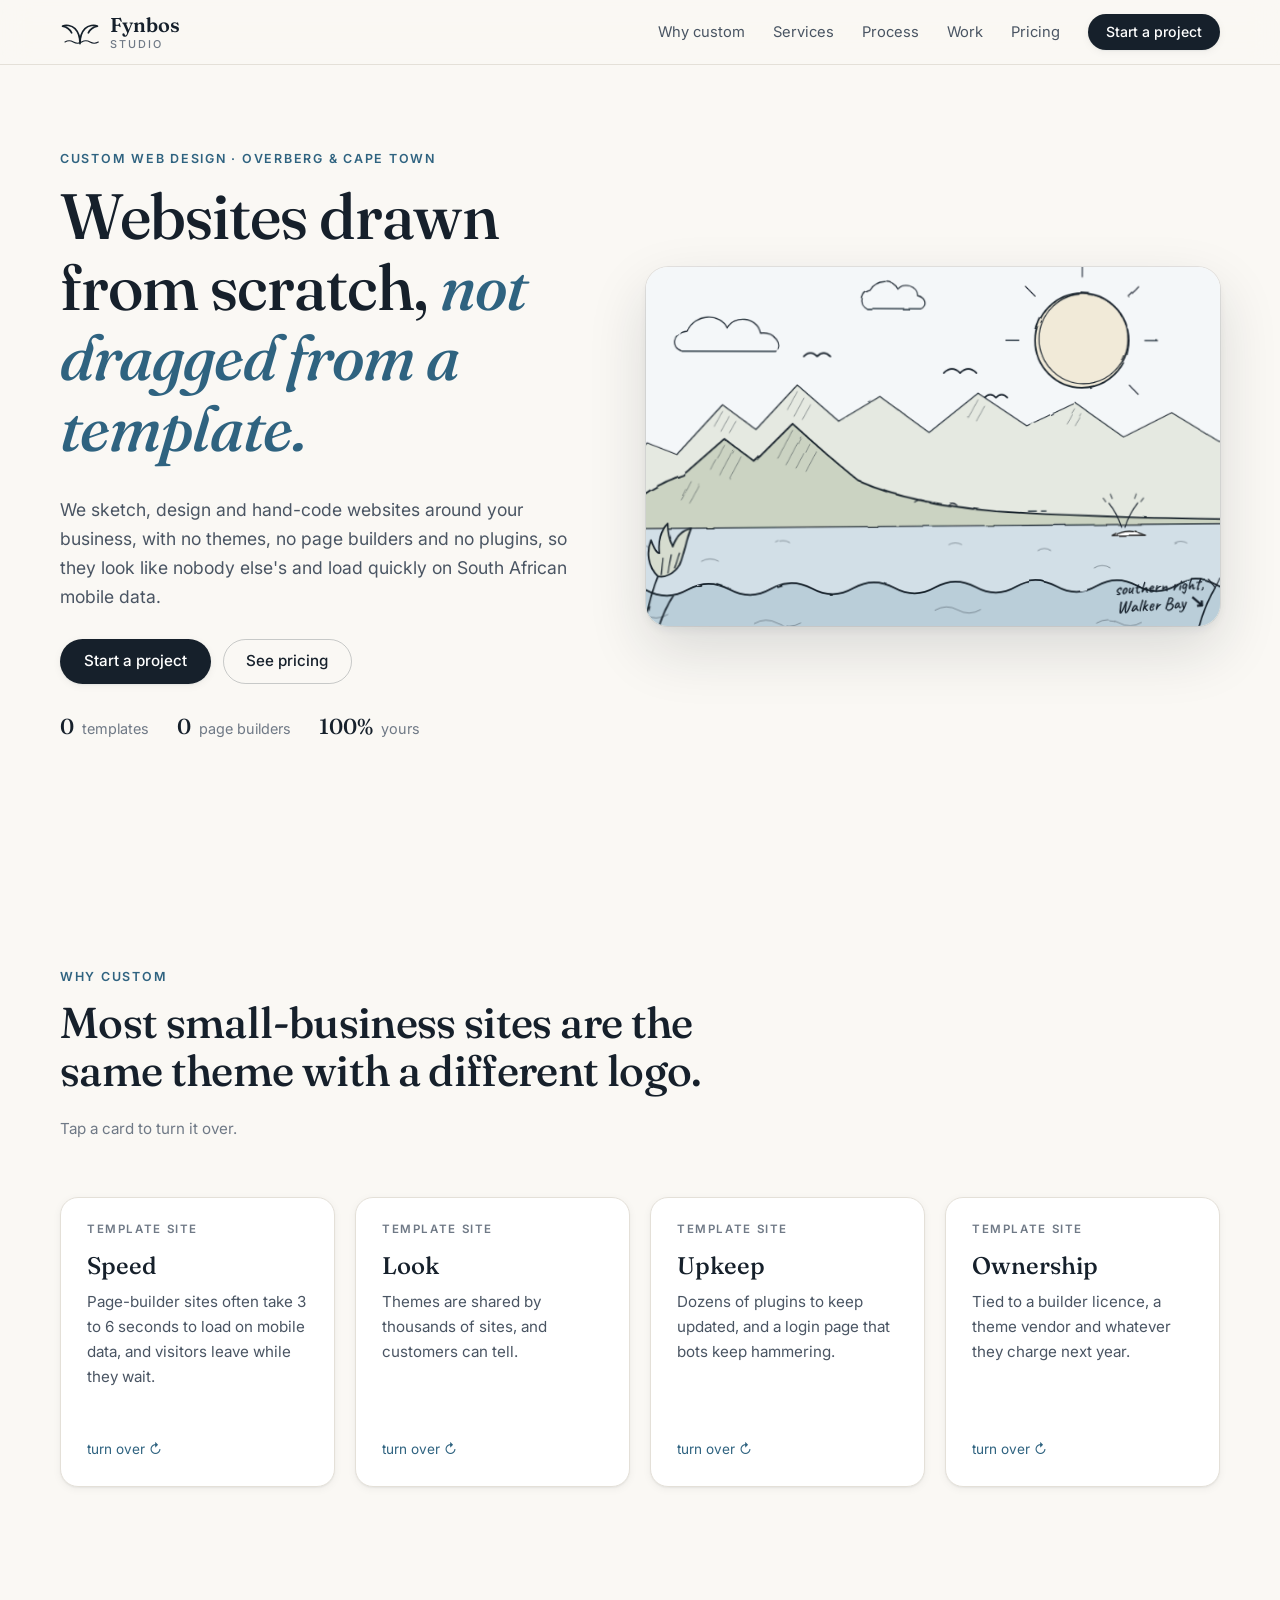
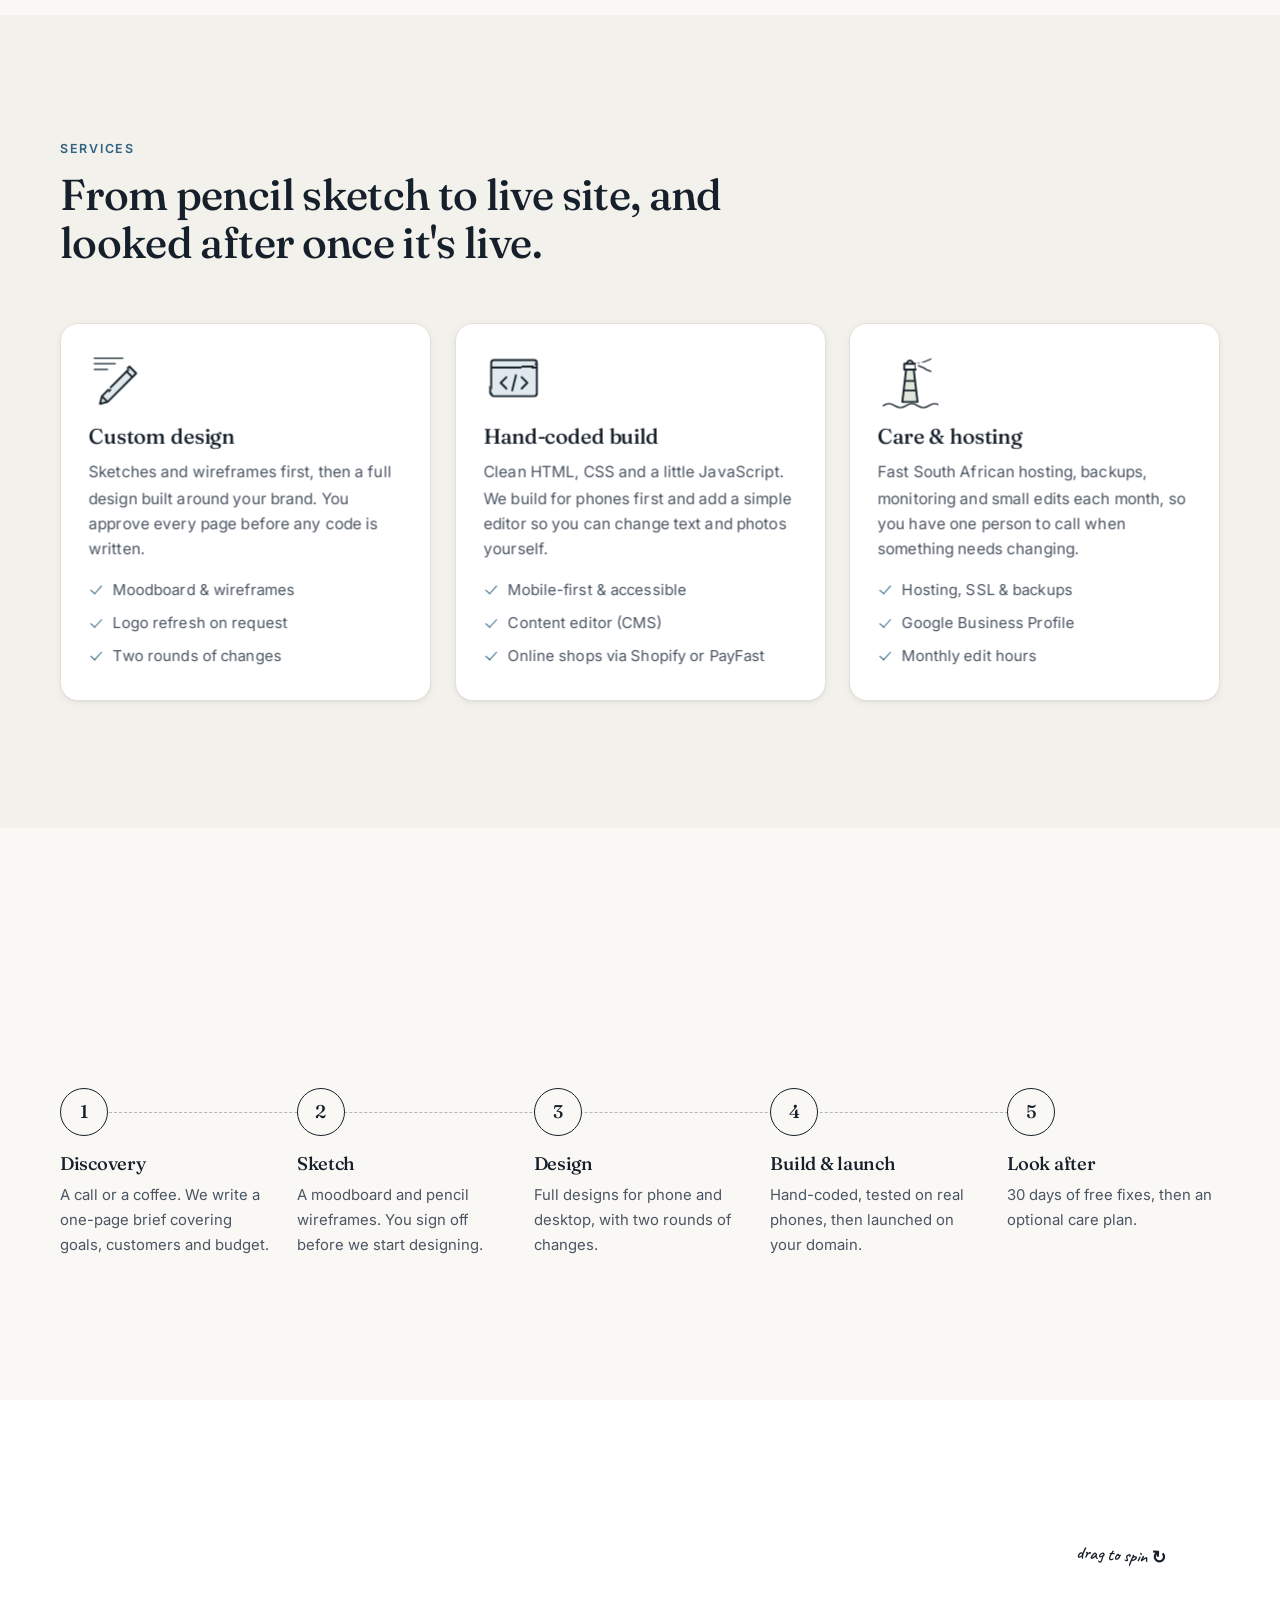
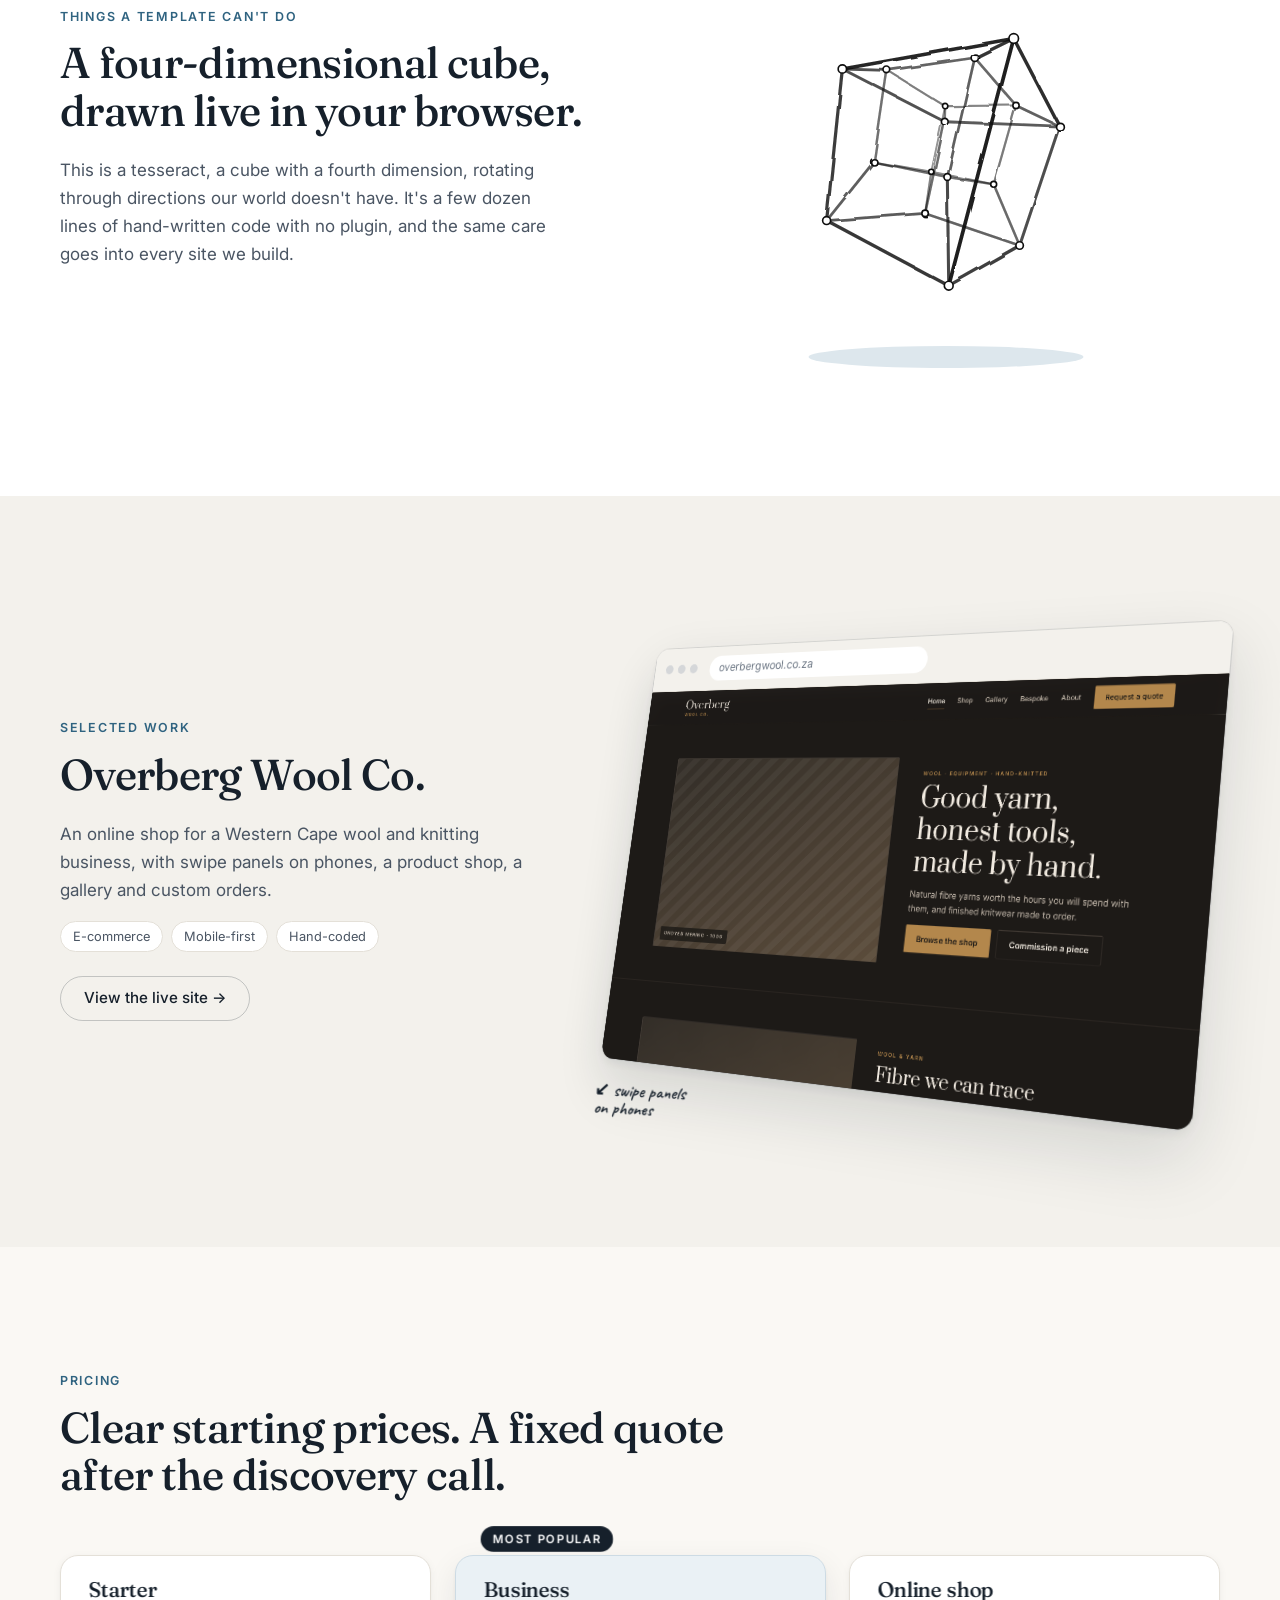
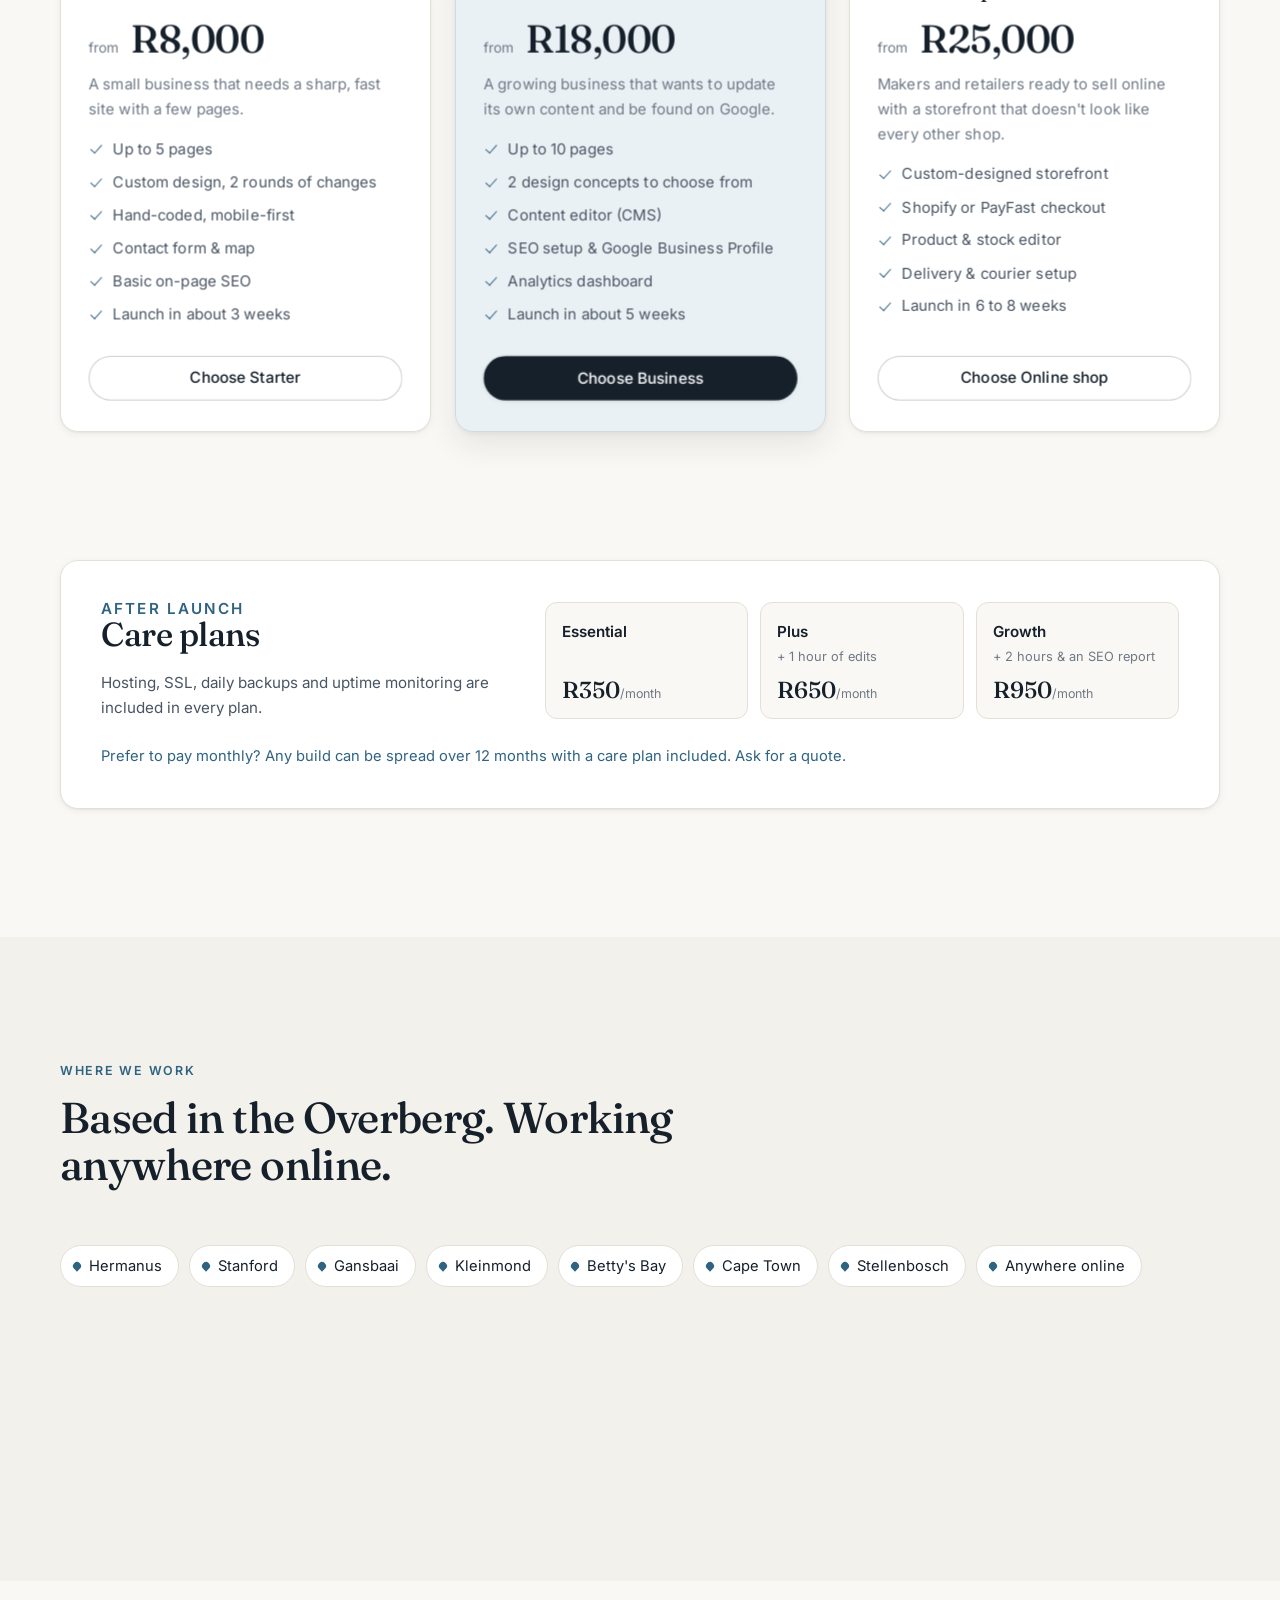
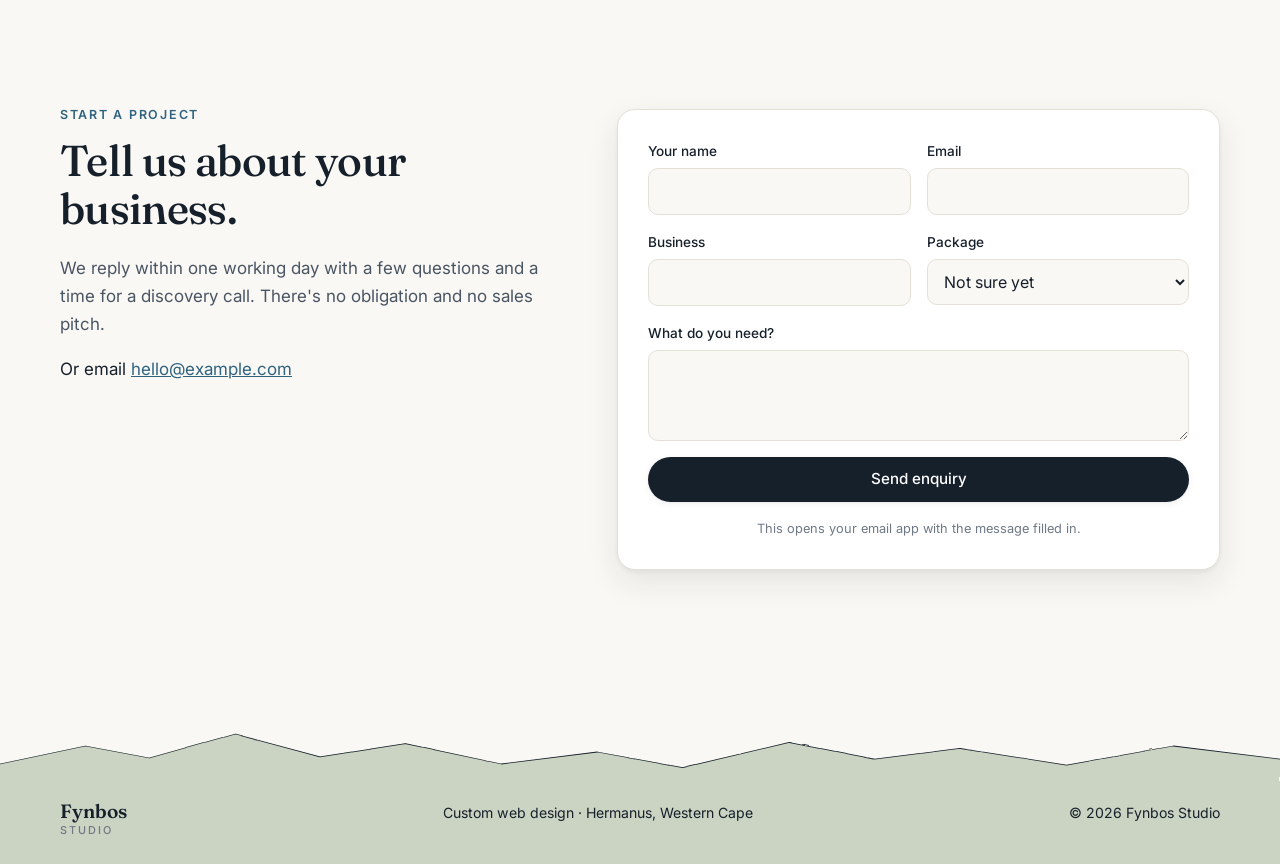
==== commit b069c8ae: "Add rotating 4D tesseract section; remove stray test screenshots A tesseract drawn live as ink lines" ====
--- a/agency/index.html
+++ b/agency/index.html
@@ -350,6 +350,27 @@
   </div>
 </section>
 
+<!-- 4D ==============================================================
+     A tesseract: a cube in four dimensions, turning through planes
+     that include the fourth axis, projected down to 3D and then to the
+     page. Drawn live as ink lines; drag to spin it. -->
+<section class="section section-craft" id="craft">
+  <div class="wrap craft-grid">
+    <div class="craft-copy reveal">
+      <p class="eyebrow">Things a template can't do</p>
+      <h2>A four-dimensional cube, drawn live in your browser.</h2>
+      <p>This is a tesseract, a cube with a fourth dimension, rotating through directions our world doesn't have. It's a few dozen lines of hand-written code with no plugin, and the same care goes into every site we build.</p>
+    </div>
+    <div class="tess-stage" data-tesseract>
+      <svg class="tess" viewBox="-160 -160 320 320" role="img" aria-label="A hand-drawn tesseract, a four-dimensional cube, slowly rotating">
+        <ellipse class="tess-shadow" cx="0" cy="152" rx="100" ry="8"/>
+        <g filter="url(#rough)" data-tess-edges></g>
+      </svg>
+      <p class="scene-note tess-note" aria-hidden="true">drag to spin ↻</p>
+    </div>
+  </div>
+</section>
+
 <!-- WORK ============================================================
      A live preview of the first project, framed in a browser window
      that swings flat as you scroll to it. -->
--- a/agency/assets/css/studio.css
+++ b/agency/assets/css/studio.css
@@ -230,7 +230,7 @@
 /* The breach. Head-first to the left: rises nose-up, twists in 3D
    at the top, falls back and rests underwater behind the front swell. */
 .whale-wrap {
-  position: absolute; left: 40%; top: 58%; width: 32%;
+  position: absolute; left: 36%; top: 54%; width: 48%;
   transform-style: preserve-3d;
   transform: translate(10%, 115%) rotate(40deg) rotateY(0deg);
   animation: breach 11s cubic-bezier(.45,.05,.55,.95) 1.2s infinite;
@@ -244,9 +244,9 @@
   42%, 100% { transform: translate(-42%, 120%) rotate(-42deg) rotateY(70deg); }
 }
 
-.layer > svg.splash { position: absolute; inset: auto; width: 14%; height: auto; top: 71%; opacity: 0; transform-origin: 50% 100%; }
-.splash-a { left: 46%; animation: splash-a 11s ease-out 1.2s infinite; }
-.splash-b { left: 30%; animation: splash-b 11s ease-out 1.2s infinite; }
+.layer > svg.splash { position: absolute; inset: auto; width: 20%; height: auto; top: 68%; opacity: 0; transform-origin: 50% 100%; }
+.layer > svg.splash-a { left: 52%; animation: splash-a 11s ease-out 1.2s infinite; }
+.layer > svg.splash-b { left: 14%; animation: splash-b 11s ease-out 1.2s infinite; }
 @keyframes splash-a {
   0%, 6%    { opacity: 0; transform: scaleY(.2); }
   11%       { opacity: 1; transform: scaleY(1); }
@@ -354,6 +354,28 @@
   content: ""; position: absolute; left: 2px; top: .5em; width: 11px; height: 6px;
   border-left: 1.5px solid var(--accent); border-bottom: 1.5px solid var(--accent);
   transform: rotate(-48deg);
+}
+
+/* ---------- 4D tesseract --------------------------------------- */
+
+.section-craft { background: #fff; }
+.craft-grid { display: grid; grid-template-columns: 1fr 1fr; gap: clamp(28px, 5vw, 72px); align-items: center; }
+.craft-copy p:not(.eyebrow) { max-width: 30em; }
+.tess-stage { position: relative; max-width: 440px; width: 100%; margin-inline: auto; touch-action: pan-y; cursor: grab; }
+.tess-stage.dragging { cursor: grabbing; }
+.tess { width: 100%; height: auto; aspect-ratio: 1; overflow: visible; }
+.tess line { stroke: var(--black); stroke-linecap: round; }
+.tess circle { fill: #fff; stroke: var(--black); stroke-width: 1.2; }
+.tess-shadow { fill: color-mix(in srgb, var(--sea) 30%, #fff); }
+.tess-note { right: 0; top: 4%; bottom: auto; transform: rotate(4deg); }
+
+@media (max-width: 900px) {
+  .craft-grid { grid-template-columns: 1fr; gap: 8px; }
+  .tess-stage { order: -1; max-width: 300px; }
+}
+@media (max-width: 900px) and (min-height: 600px) and (max-height: 800px) {
+  .tess-stage { max-width: 220px; }
+  .craft-copy p:not(.eyebrow) { font-size: .88rem; }
 }
 
 /* ---------- process -------------------------------------------- */
@@ -665,7 +687,7 @@
   .js .draw { stroke-dashoffset: 0; }
   .js .fade, .js .reveal { opacity: 1; transform: none; }
   .whale-wrap { transform: translate(-14%, -20%) rotate(12deg); }  /* frozen mid-breach */
-  .splash-a { opacity: 1; transform: none; }
+  .layer > svg.splash-a { opacity: 1; transform: none; }
   .spout { opacity: 1; transform: none; }
   .browser { transform: none; }
 }
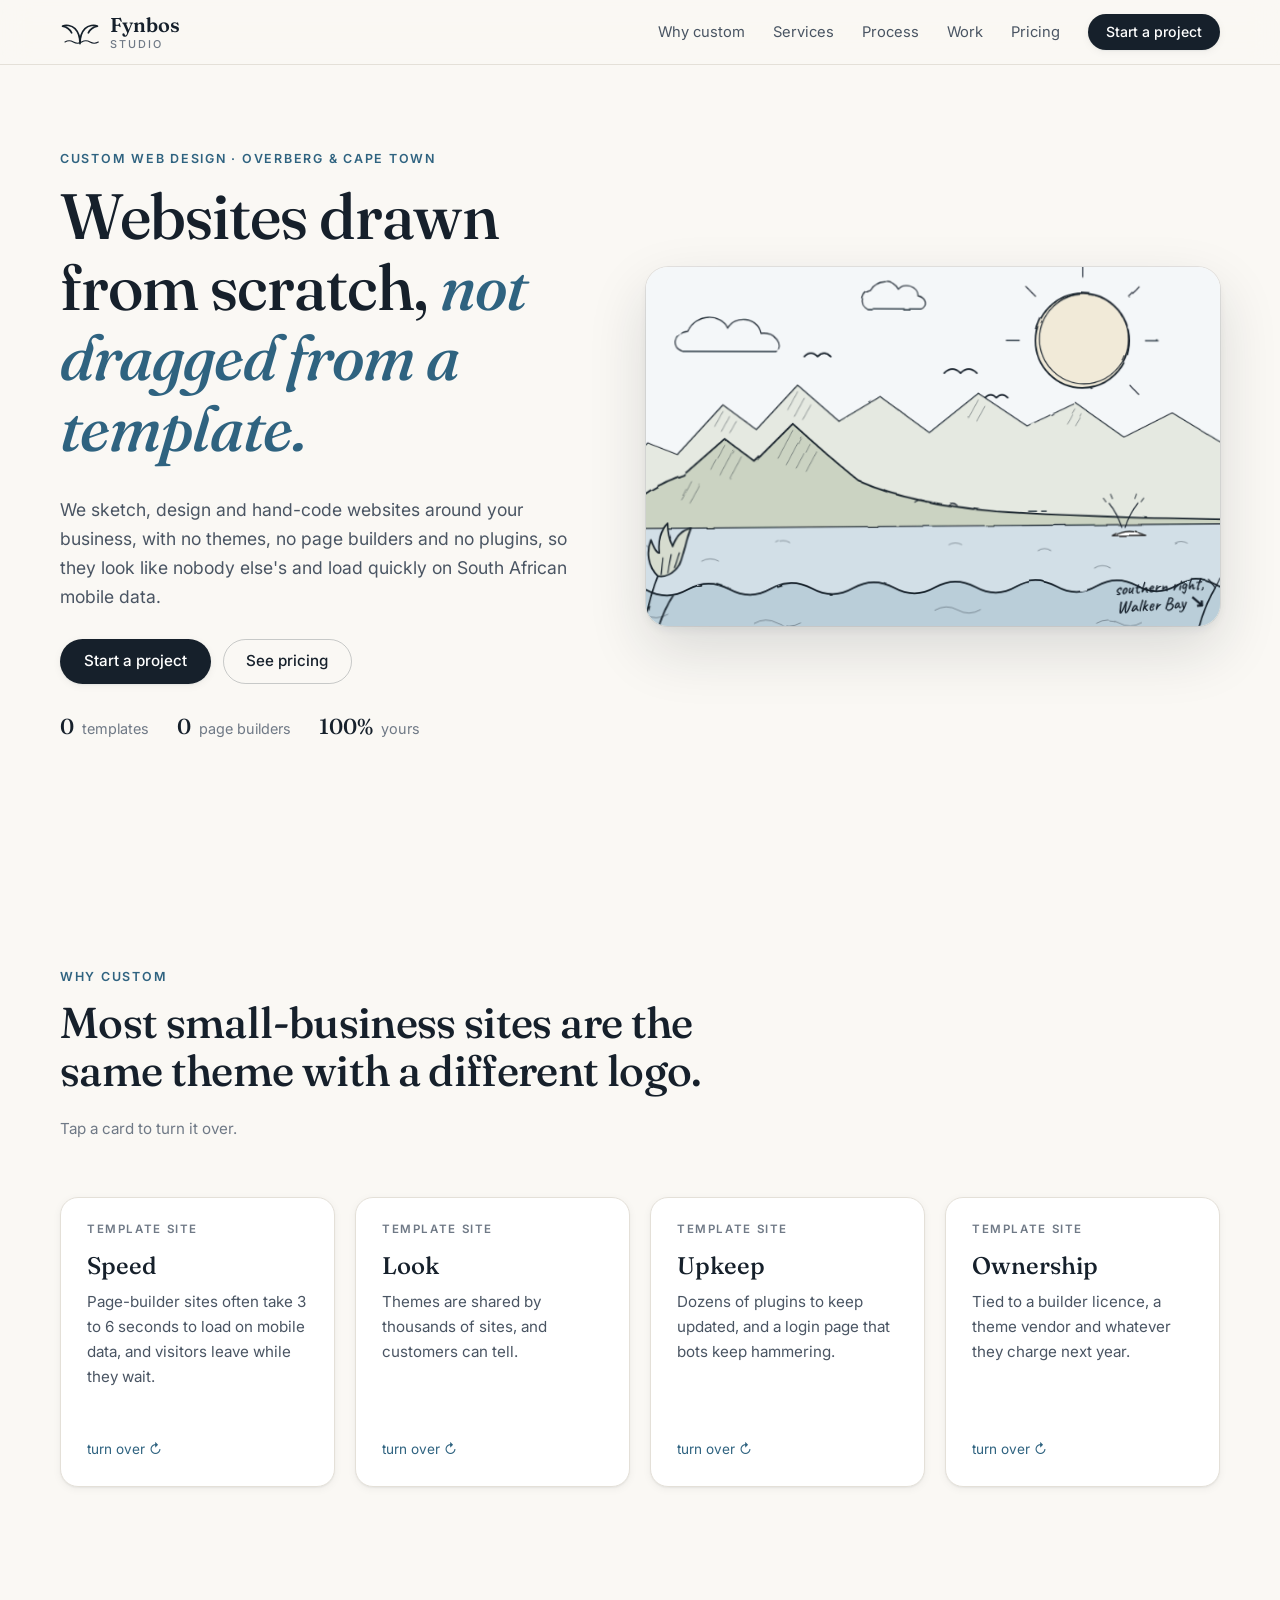
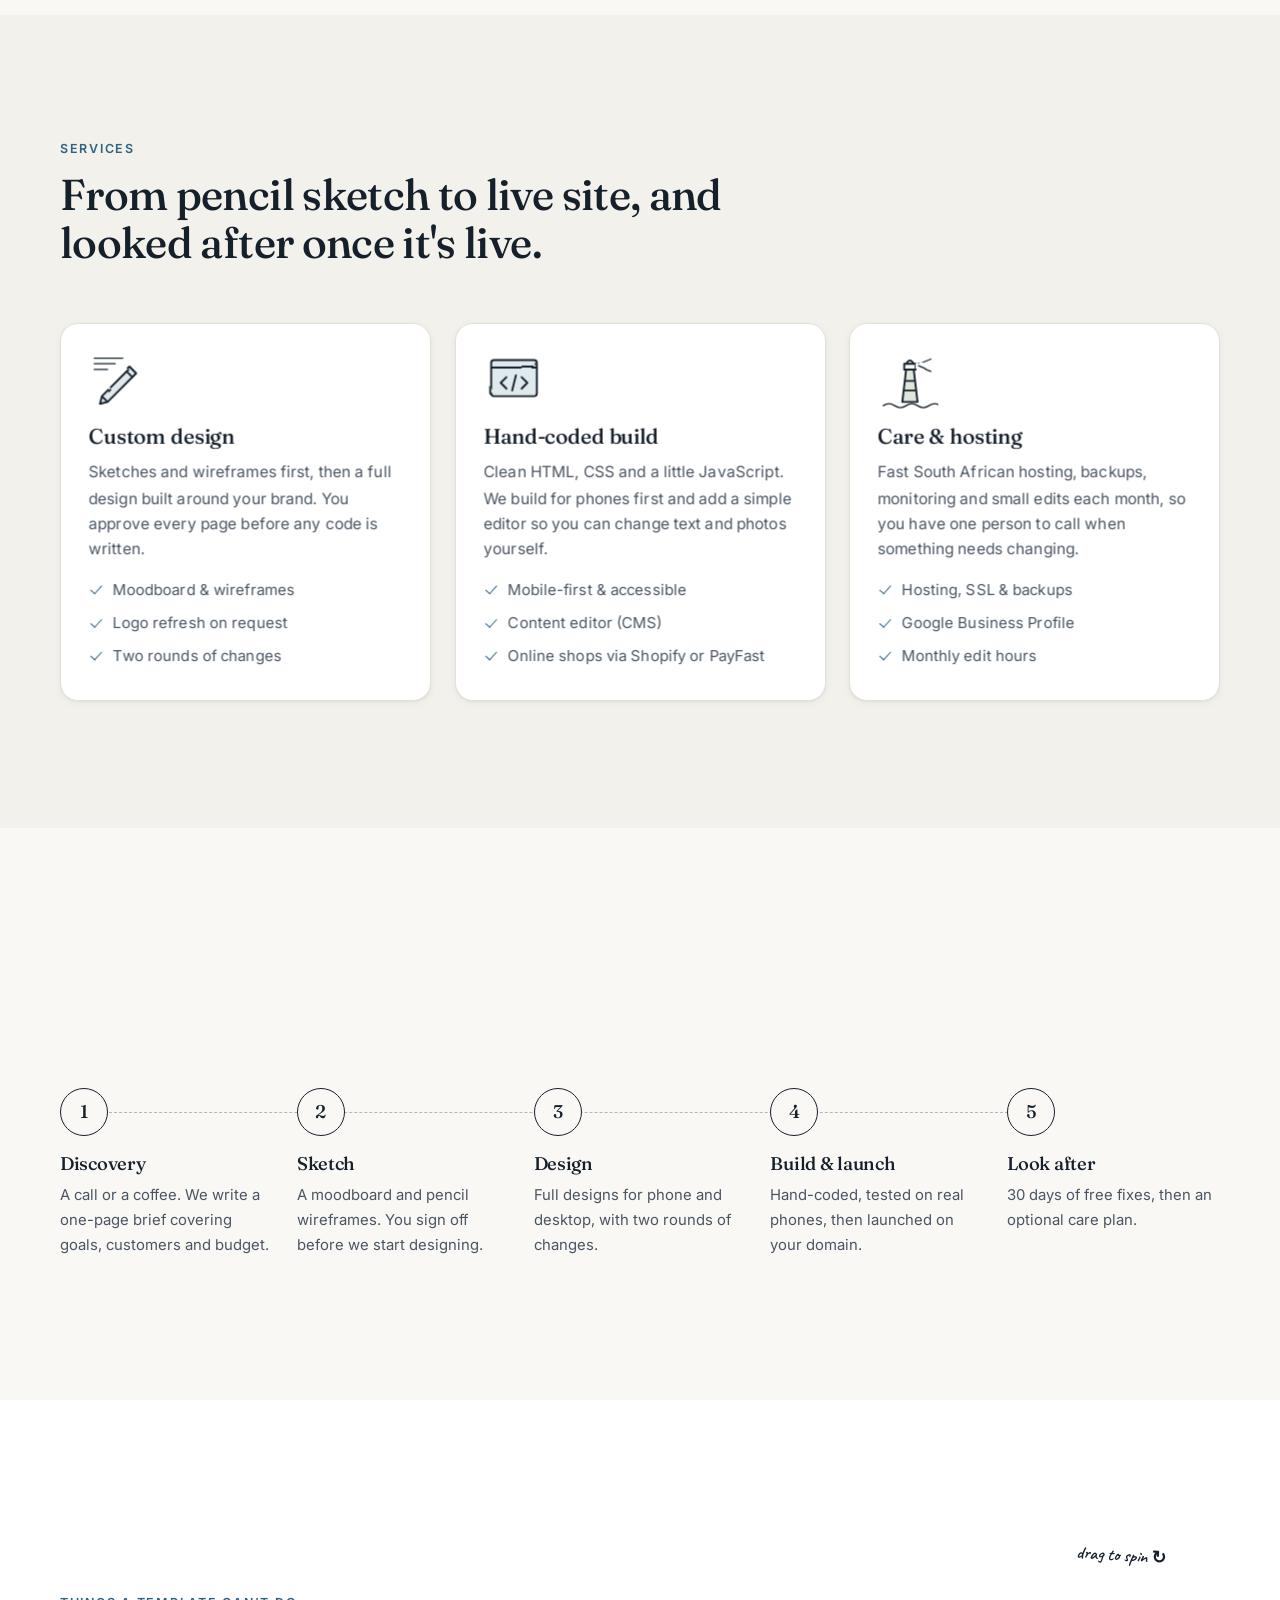
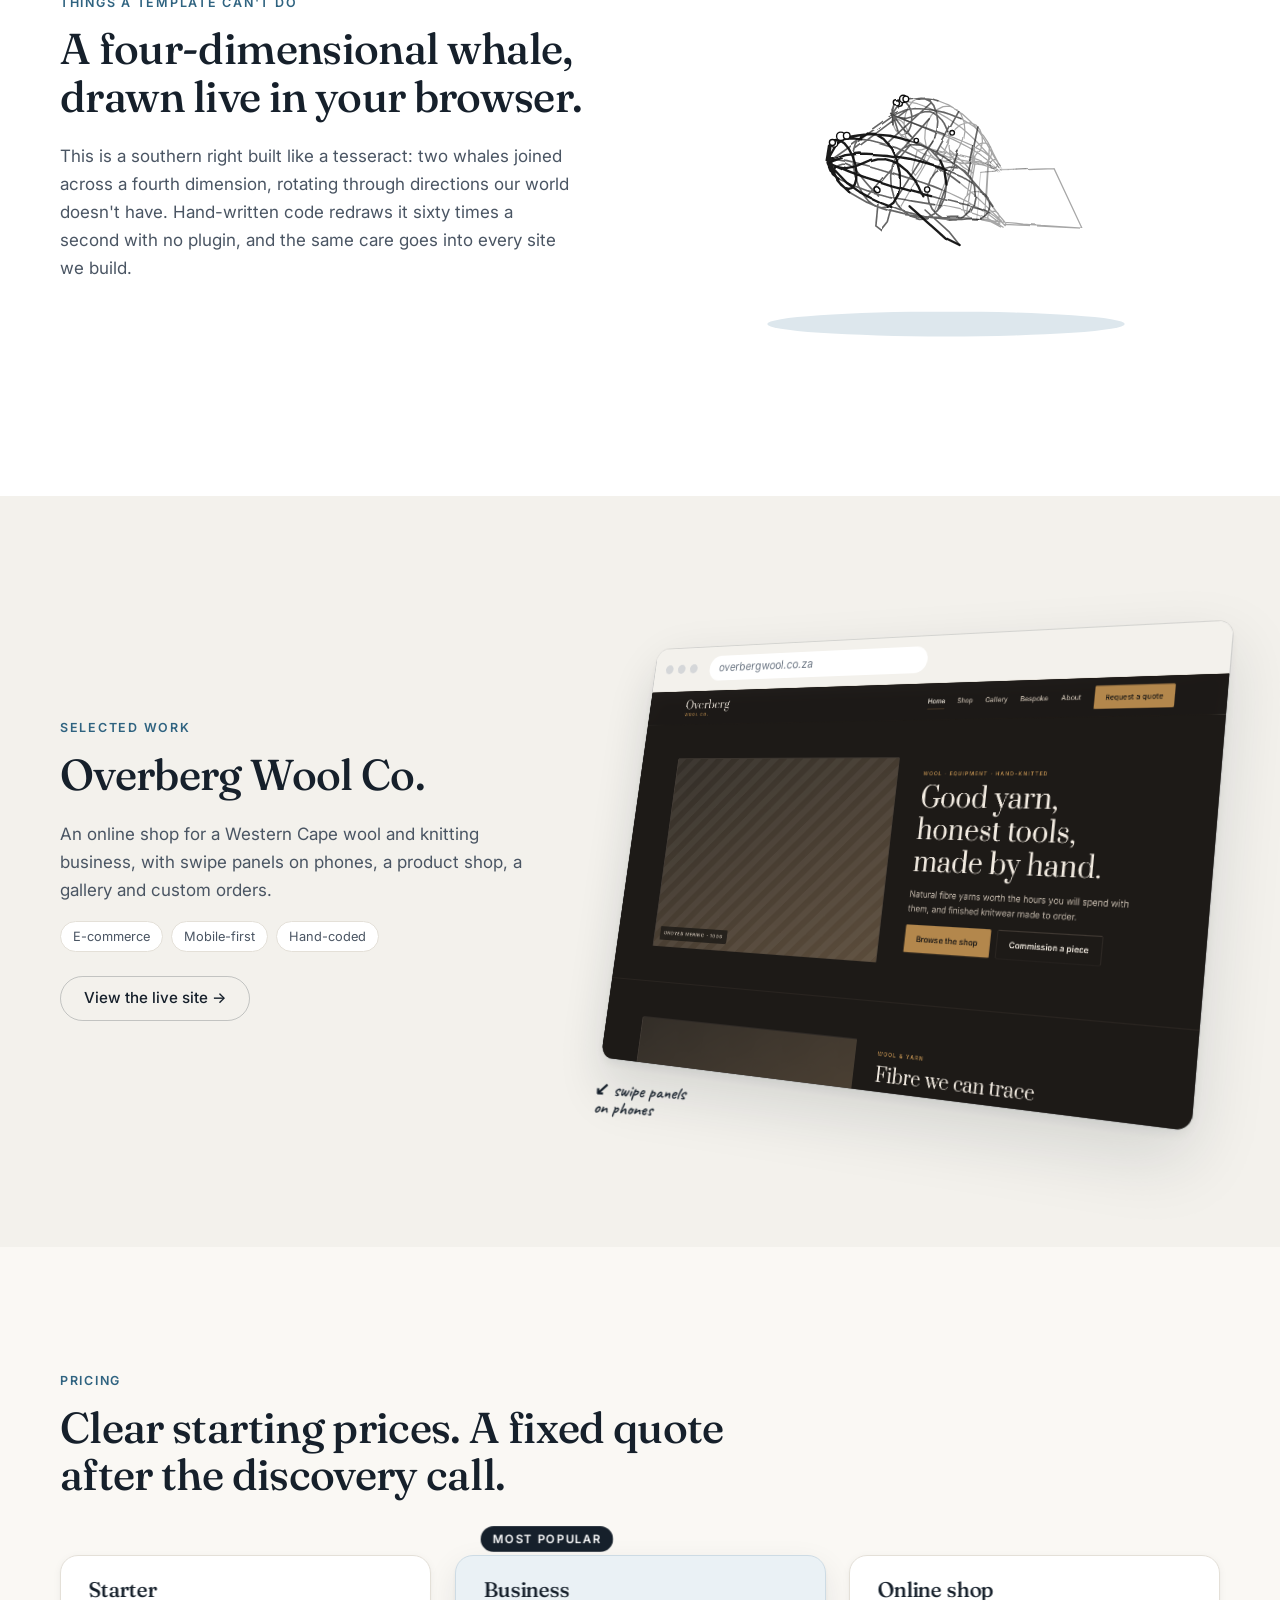
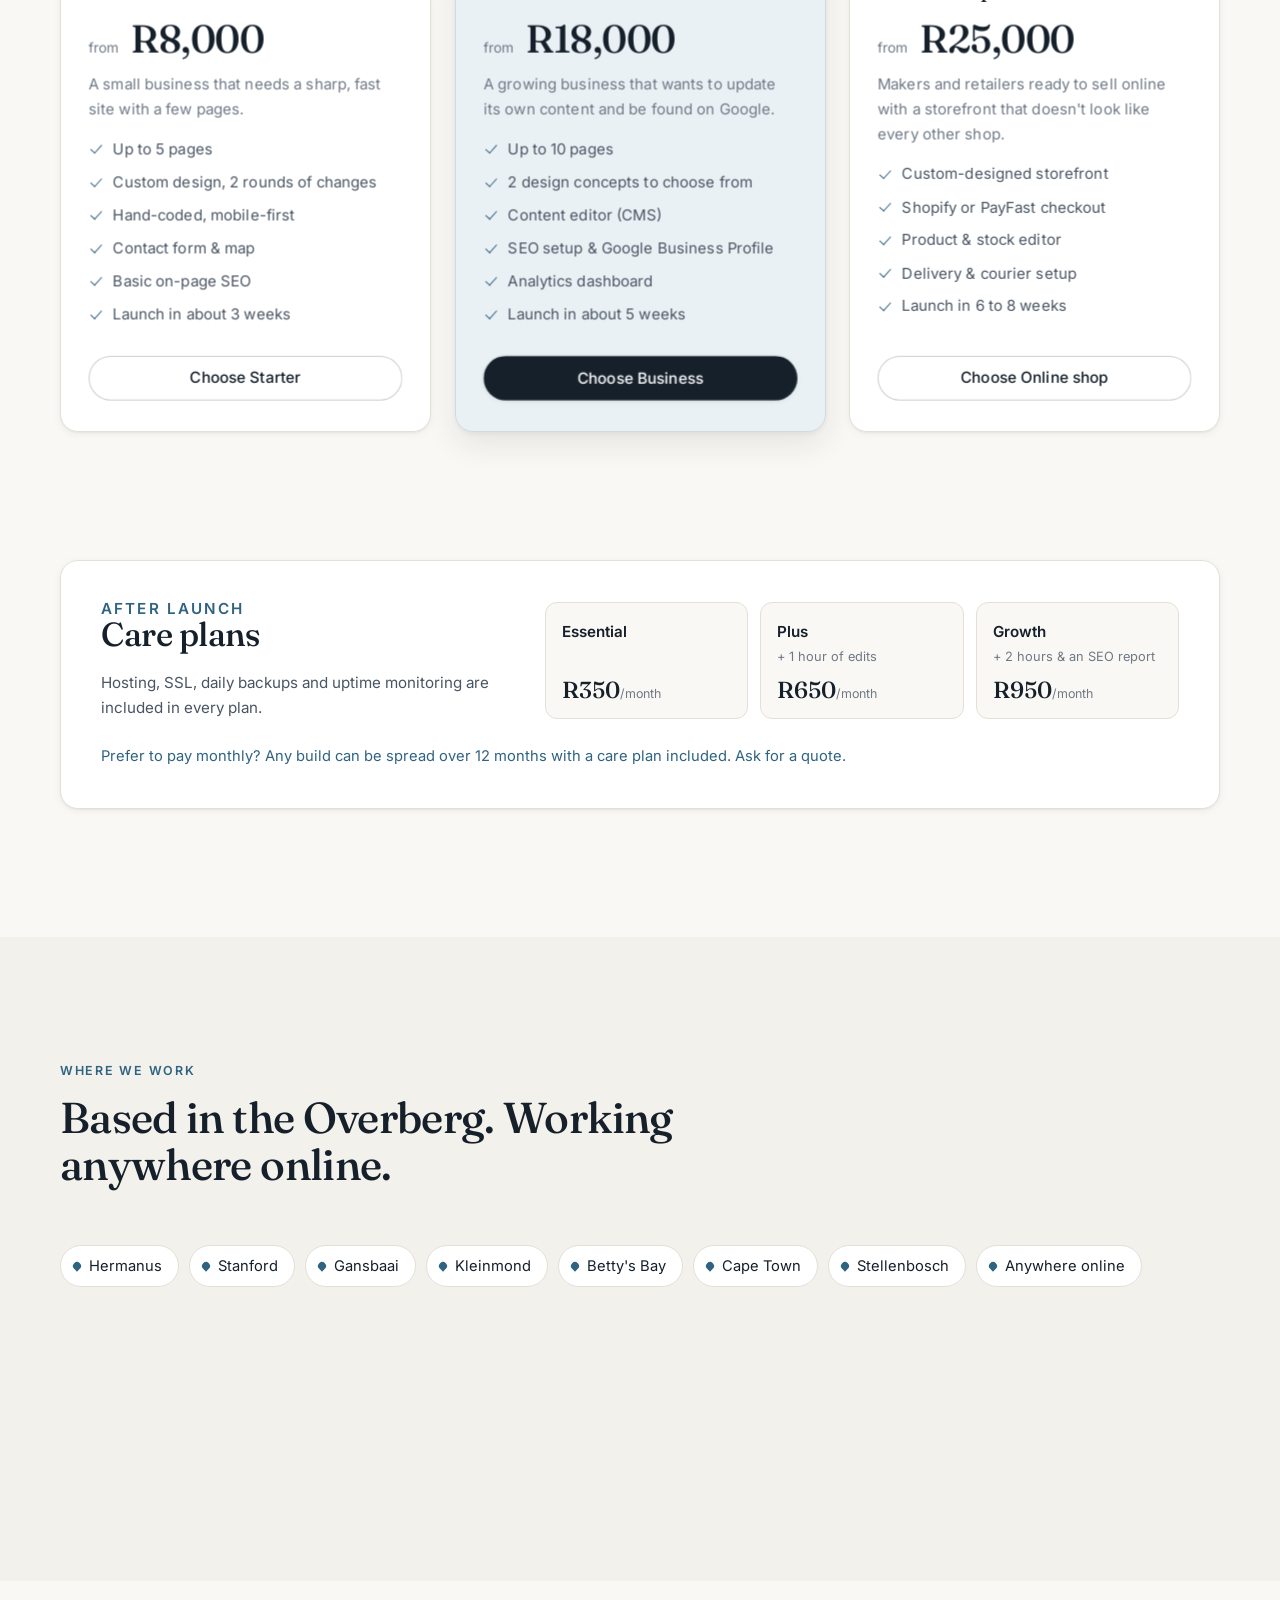
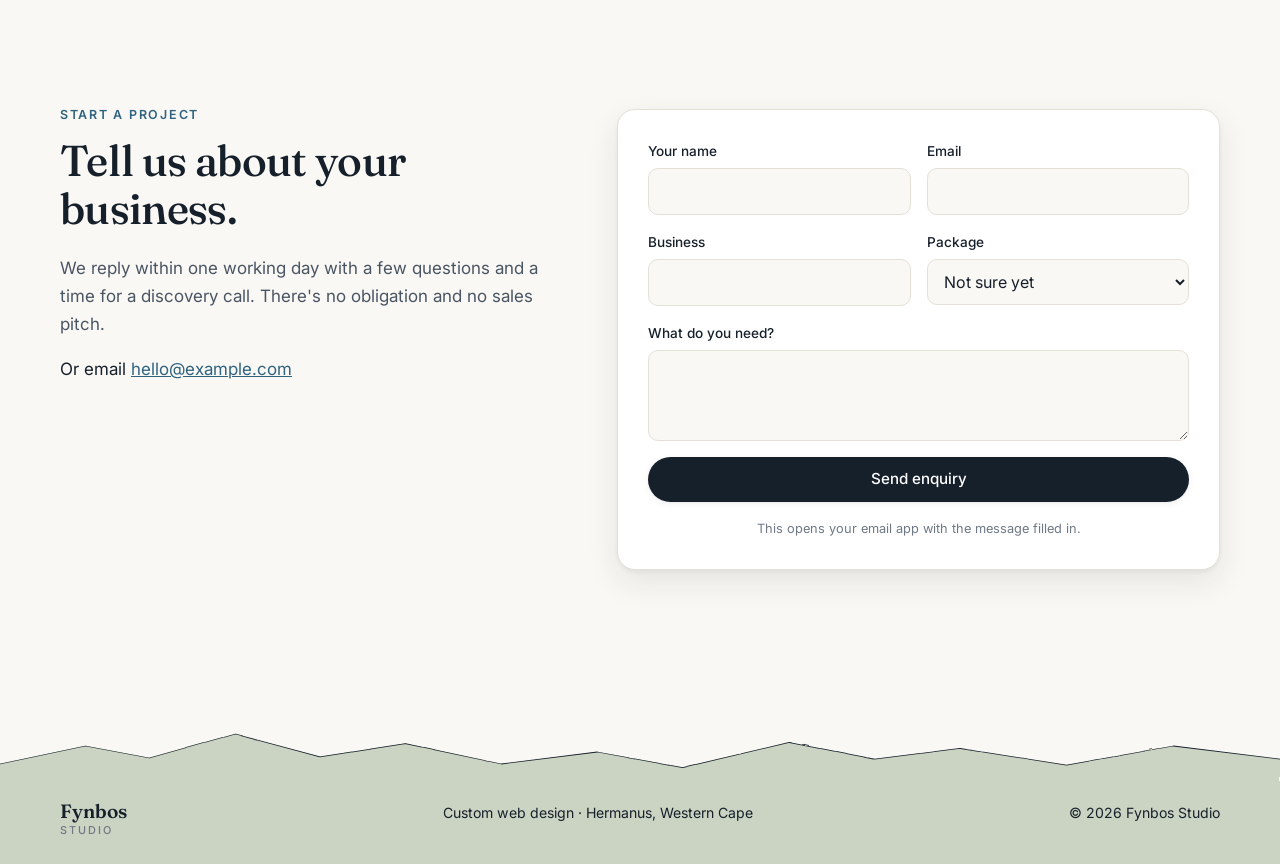
==== commit 615aea70: "Replace tesseract with a rotating 4D whale A 'tesseract made of whales': a wireframe southern right " ====
--- a/agency/index.html
+++ b/agency/index.html
@@ -350,21 +350,27 @@
   </div>
 </section>
 
-<!-- 4D ==============================================================
-     A tesseract: a cube in four dimensions, turning through planes
-     that include the fourth axis, projected down to 3D and then to the
-     page. Drawn live as ink lines; drag to spin it. -->
+<!-- 4D WHALE ========================================================
+     A "tesseract" made of whales: two wireframe southern rights at
+     either end of a fourth axis, joined across it, rotating through
+     four dimensions and beating their tails. Drag to spin it. -->
 <section class="section section-craft" id="craft">
   <div class="wrap craft-grid">
     <div class="craft-copy reveal">
       <p class="eyebrow">Things a template can't do</p>
-      <h2>A four-dimensional cube, drawn live in your browser.</h2>
-      <p>This is a tesseract, a cube with a fourth dimension, rotating through directions our world doesn't have. It's a few dozen lines of hand-written code with no plugin, and the same care goes into every site we build.</p>
-    </div>
-    <div class="tess-stage" data-tesseract>
-      <svg class="tess" viewBox="-160 -160 320 320" role="img" aria-label="A hand-drawn tesseract, a four-dimensional cube, slowly rotating">
-        <ellipse class="tess-shadow" cx="0" cy="152" rx="100" ry="8"/>
-        <g filter="url(#rough)" data-tess-edges></g>
+      <h2>A four-dimensional whale, drawn live in your browser.</h2>
+      <p>This is a southern right built like a tesseract: two whales joined across a fourth dimension, rotating through directions our world doesn't have. Hand-written code redraws it sixty times a second with no plugin, and the same care goes into every site we build.</p>
+    </div>
+    <div class="tess-stage" data-whale3d>
+      <svg class="tess" viewBox="-160 -160 320 320" role="img" aria-label="A wireframe sketch of a four-dimensional southern right whale, slowly rotating and swimming">
+        <ellipse class="tess-shadow" cx="0" cy="128" rx="130" ry="9"/>
+        <g filter="url(#rough)">
+          <path class="band b0" data-band/>
+          <path class="band b1" data-band/>
+          <path class="band b2" data-band/>
+          <path class="band b3" data-band/>
+          <g data-marks></g>
+        </g>
       </svg>
       <p class="scene-note tess-note" aria-hidden="true">drag to spin ↻</p>
     </div>
--- a/agency/assets/css/studio.css
+++ b/agency/assets/css/studio.css
@@ -356,7 +356,7 @@
   transform: rotate(-48deg);
 }
 
-/* ---------- 4D tesseract --------------------------------------- */
+/* ---------- 3D wireframe whale ---------------------------------- */
 
 .section-craft { background: #fff; }
 .craft-grid { display: grid; grid-template-columns: 1fr 1fr; gap: clamp(28px, 5vw, 72px); align-items: center; }
@@ -364,8 +364,12 @@
 .tess-stage { position: relative; max-width: 440px; width: 100%; margin-inline: auto; touch-action: pan-y; cursor: grab; }
 .tess-stage.dragging { cursor: grabbing; }
 .tess { width: 100%; height: auto; aspect-ratio: 1; overflow: visible; }
-.tess line { stroke: var(--black); stroke-linecap: round; }
-.tess circle { fill: #fff; stroke: var(--black); stroke-width: 1.2; }
+.band { fill: none; stroke: var(--black); stroke-linecap: round; stroke-linejoin: round; }
+.band.b0 { stroke-width: .7;  opacity: .2; }   /* far side */
+.band.b1 { stroke-width: .9;  opacity: .35; }
+.band.b2 { stroke-width: 1.2; opacity: .65; }
+.band.b3 { stroke-width: 1.7; opacity: .95; }   /* near side */
+.tess circle { fill: #fff; stroke: var(--black); stroke-width: 1; }
 .tess-shadow { fill: color-mix(in srgb, var(--sea) 30%, #fff); }
 .tess-note { right: 0; top: 4%; bottom: auto; transform: rotate(4deg); }
 
